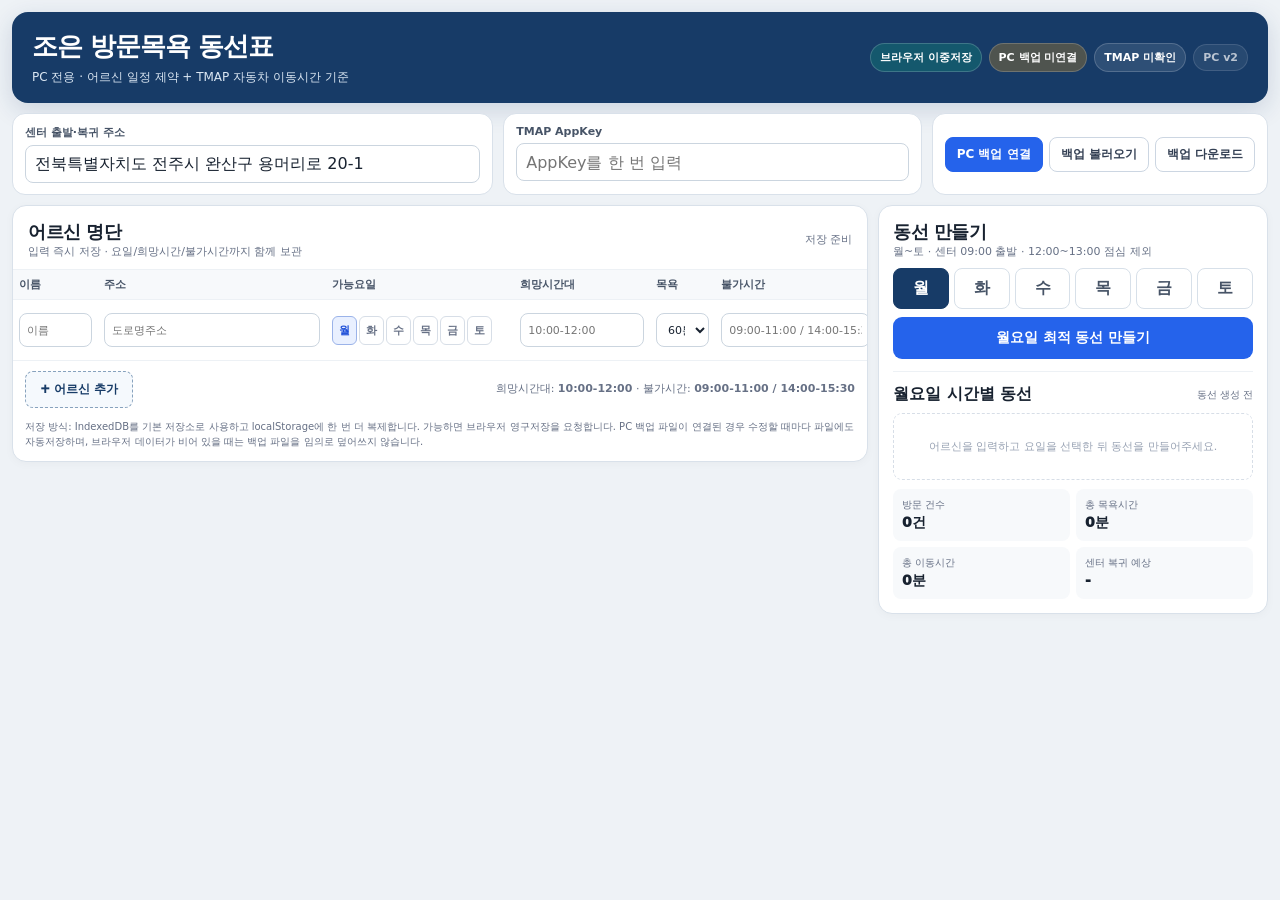
==== bath-route/index.html @ 80a4a3ba "Rebuild bath route planner for desktop with safer storage" ====
<!doctype html>
<html lang="ko">
<head>
<meta charset="utf-8">
<meta name="viewport" content="width=device-width,initial-scale=1">
<title>조은 방문목욕 동선표</title>
<style>
:root{
  --bg:#eef2f6;--card:#fff;--text:#182230;--muted:#667085;--line:#d9e1ea;
  --navy:#173b67;--blue:#2563eb;--green:#087a63;--red:#b42318;--orange:#b45309;
  --soft:#f7f9fc
}
*{box-sizing:border-box}
html,body{margin:0;min-width:1180px;background:var(--bg);color:var(--text);font-family:system-ui,-apple-system,"Pretendard","Noto Sans KR",sans-serif}
button,input,select{font:inherit}
button{cursor:pointer}
.app{width:1440px;max-width:calc(100vw - 24px);margin:12px auto 36px}
.topbar{display:flex;align-items:center;justify-content:space-between;gap:18px;background:var(--navy);color:#fff;border-radius:16px;padding:17px 20px;box-shadow:0 7px 24px rgba(23,59,103,.16)}
.brand h1{font-size:26px;margin:0;letter-spacing:-.04em}
.brand p{margin:5px 0 0;font-size:12px;color:#dbe7f3}
.statuses{display:flex;gap:7px;align-items:center;flex-wrap:wrap;justify-content:flex-end}
.pill{padding:6px 9px;border-radius:999px;font-size:11px;font-weight:900;background:rgba(255,255,255,.10);border:1px solid rgba(255,255,255,.18);white-space:nowrap}
.pill.ok{background:rgba(16,185,129,.23)}
.pill.warn{background:rgba(245,158,11,.25)}
.pill.bad{background:rgba(239,68,68,.24)}
.toolbar{display:grid;grid-template-columns:1.15fr 1fr auto;gap:10px;margin-top:10px}
.toolbox{background:#fff;border:1px solid var(--line);border-radius:13px;padding:11px 12px}
.toolbox label{display:block;font-size:11px;font-weight:900;color:#475467;margin-bottom:5px}
.inline{display:flex;gap:7px;align-items:center}
input,select{min-height:38px;border:1px solid #cbd5df;border-radius:8px;padding:7px 9px;background:#fff;color:var(--text)}
input:focus,select:focus{outline:none;border-color:#8aa9e8;box-shadow:0 0 0 3px rgba(37,99,235,.08)}
.inline input{width:100%}
.btn{border:1px solid #ccd6e2;background:#fff;color:#344054;border-radius:8px;padding:8px 11px;font-weight:900;font-size:12px;white-space:nowrap}
.btn.primary{background:var(--blue);color:#fff;border-color:var(--blue)}
.btn.danger{color:var(--red);border-color:#efc0c0;background:#fff7f7}
.backupbox{display:flex;gap:6px;align-items:center;justify-content:flex-end}
.main{display:grid;grid-template-columns:minmax(0,1.72fr) minmax(390px,.78fr);gap:10px;margin-top:10px;align-items:start}
.card{background:#fff;border:1px solid var(--line);border-radius:14px;box-shadow:0 2px 10px rgba(15,23,42,.03)}
.cardhead{display:flex;align-items:center;justify-content:space-between;gap:12px;padding:14px 15px 10px}
.cardhead h2{margin:0;font-size:18px;letter-spacing:-.025em}
.sub{font-size:11px;color:var(--muted)}
.tablewrap{border-top:1px solid #edf1f5;overflow:auto;max-height:690px}
table{border-collapse:separate;border-spacing:0;width:100%;min-width:910px}
th,td{padding:7px 6px;border-bottom:1px solid #edf1f5;text-align:left;font-size:11px;vertical-align:middle}
th{position:sticky;top:0;z-index:3;background:#f7f9fb;color:#475467;font-weight:950}
td input,td select{width:100%;min-height:34px;padding:6px 7px;font-size:11px}
.namecol{width:92px}.addrcol{width:255px}.dayscol{width:190px}.prefcol{width:150px}.minscol{width:70px}.blockcol{width:178px}.delcol{width:48px}
.daychecks{display:flex;gap:2px;white-space:nowrap}
.daycheck{position:relative}
.daycheck input{position:absolute;opacity:0;pointer-events:none}
.daycheck span{display:block;min-width:25px;text-align:center;border:1px solid #d7dee7;border-radius:6px;padding:6px 4px;color:#667085;font-weight:900;background:#fff}
.daycheck input:checked+span{background:#e9f0ff;border-color:#9bb3e9;color:#1d4ed8}
.del{border:1px solid #efc1c1;background:#fff6f6;color:var(--red);border-radius:7px;padding:7px 8px;font-size:11px;font-weight:900}
.tablefoot{display:flex;justify-content:space-between;align-items:center;gap:10px;padding:10px 12px 12px}
.add{border:1px dashed #87a2bd;background:#f5f9fd;color:var(--navy);border-radius:8px;padding:9px 14px;font-weight:950;font-size:12px}
.help{font-size:11px;color:#667085;text-align:right;line-height:1.5}
.right{position:sticky;top:12px}
.planbox{padding:14px}
.dayrow{display:grid;grid-template-columns:repeat(6,1fr);gap:5px}
.daybtn{border:1px solid #d7e0e9;background:#fff;color:#475467;border-radius:8px;padding:9px 4px;font-weight:950}
.daybtn.active{background:var(--navy);color:#fff;border-color:var(--navy)}
.make{width:100%;margin-top:8px;border:0;background:var(--blue);color:#fff;border-radius:9px;padding:12px;font-size:14px;font-weight:950}
.make:disabled{opacity:.55;cursor:wait}
.alert{display:none;margin-top:8px;border-radius:8px;padding:9px 10px;font-size:11px;line-height:1.45}
.alert.info{background:#eff6ff;color:#1e40af}.alert.error{background:#fff1f2;color:#9f1239}
.routehead{display:flex;align-items:center;justify-content:space-between;gap:8px;margin-top:12px;padding-top:12px;border-top:1px solid #edf1f5}
.routehead strong{font-size:16px}.routehead span{font-size:10px;color:#667085}
.route{margin-top:8px;max-height:535px;overflow:auto;padding-right:4px}
.empty{padding:25px 10px;text-align:center;color:#98a2b3;border:1px dashed #d7dee7;border-radius:9px;font-size:11px}
.stop{display:grid;grid-template-columns:58px 20px 1fr;gap:5px}
.clock{font-size:12px;font-weight:950;color:var(--blue);text-align:right;padding-top:10px}
.track{display:flex;flex-direction:column;align-items:center}
.dot{width:9px;height:9px;border-radius:50%;background:var(--blue);margin-top:12px;z-index:2}
.line{width:2px;background:#d0d5dd;flex:1;min-height:34px}
.stop:last-child .line{display:none}
.stopbody{border:1px solid #e2e8f0;border-radius:9px;padding:8px 9px;margin-bottom:5px}
.name{font-weight:950;font-size:12px}.addr{font-size:10px;color:#667085;margin-top:2px;line-height:1.35}
.tags{margin-top:5px}.tag{display:inline-block;border-radius:999px;padding:3px 6px;font-size:9px;font-weight:900;margin:0 3px 2px 0}
.t60{background:#e8f0ff;color:#1d4ed8}.t40{background:#fff2e2;color:#b45309}.center{background:#eef4fb;color:var(--navy)}.move{background:#ecfdf5;color:#166534}.blocked{background:#fee2e2;color:#991b1b}.pref{background:#f3e8ff;color:#7e22ce}.miss{background:#fff1f2;color:#be123c}.wait{background:#fef3c7;color:#92400e}
.leg{margin:-1px 0 4px 78px;border-left:2px dashed #d0d5dd;padding:4px 7px;color:#667085;font-size:10px}
.summary{display:grid;grid-template-columns:repeat(2,1fr);gap:6px;margin-top:9px}
.sum{background:#f7f9fb;border-radius:8px;padding:9px}.sum .k{font-size:10px;color:#667085}.sum .v{font-size:14px;font-weight:950;margin-top:2px}
.storage-note{padding:0 12px 12px;font-size:10px;color:#667085;line-height:1.45}
.version{opacity:.7}
</style>
</head>
<body>
<div class="app">
  <section class="topbar">
    <div class="brand">
      <h1>조은 방문목욕 동선표</h1>
      <p>PC 전용 · 어르신 일정 제약 + TMAP 자동차 이동시간 기준</p>
    </div>
    <div class="statuses">
      <span class="pill" id="dbPill">저장 확인중</span>
      <span class="pill warn" id="backupPill">PC 백업 미연결</span>
      <span class="pill" id="tmapPill">TMAP 미확인</span>
      <span class="pill version">PC v2</span>
    </div>
  </section>

  <section class="toolbar">
    <div class="toolbox">
      <label>센터 출발·복귀 주소</label>
      <div class="inline"><input id="centerAddress" value="" placeholder="센터 주소"></div>
    </div>
    <div class="toolbox">
      <label>TMAP AppKey</label>
      <div class="inline"><input id="appKey" type="password" placeholder="AppKey를 한 번 입력"></div>
    </div>
    <div class="toolbox backupbox">
      <button class="btn primary" id="connectBackup" type="button">PC 백업 연결</button>
      <button class="btn" id="restoreBackup" type="button">백업 불러오기</button>
      <button class="btn" id="downloadBackup" type="button">백업 다운로드</button>
    </div>
  </section>

  <main class="main">
    <section class="card">
      <div class="cardhead">
        <div>
          <h2>어르신 명단</h2>
          <div class="sub">입력 즉시 저장 · 요일/희망시간/불가시간까지 함께 보관</div>
        </div>
        <div class="sub" id="saveText">저장 준비</div>
      </div>
      <div class="tablewrap">
        <table>
          <thead>
            <tr>
              <th class="namecol">이름</th>
              <th class="addrcol">주소</th>
              <th class="dayscol">가능요일</th>
              <th class="prefcol">희망시간대</th>
              <th class="minscol">목욕</th>
              <th class="blockcol">불가시간</th>
              <th class="delcol"></th>
            </tr>
          </thead>
          <tbody id="rows"></tbody>
        </table>
      </div>
      <div class="tablefoot">
        <button class="add" id="add" type="button">+ 어르신 추가</button>
        <div class="help">희망시간대: <b>10:00-12:00</b> · 불가시간: <b>09:00-11:00 / 14:00-15:30</b></div>
      </div>
      <div class="storage-note">
        저장 방식: IndexedDB를 기본 저장소로 사용하고 localStorage에 한 번 더 복제합니다. 가능하면 브라우저 영구저장을 요청합니다.
        PC 백업 파일이 연결된 경우 수정할 때마다 파일에도 자동저장하며, 브라우저 데이터가 비어 있을 때는 백업 파일을 임의로 덮어쓰지 않습니다.
      </div>
    </section>

    <aside class="card right">
      <div class="planbox">
        <div class="cardhead" style="padding:0 0 9px">
          <div>
            <h2>동선 만들기</h2>
            <div class="sub">월~토 · 센터 09:00 출발 · 12:00~13:00 점심 제외</div>
          </div>
        </div>
        <div class="dayrow" id="days"></div>
        <button class="make" id="make" type="button">월요일 최적 동선 만들기</button>
        <div class="alert info" id="info"></div>
        <div class="alert error" id="error"></div>

        <div class="routehead">
          <strong id="routeTitle">월요일 시간별 동선</strong>
          <span id="routeMeta">동선 생성 전</span>
        </div>
        <div class="route empty" id="route">어르신을 입력하고 요일을 선택한 뒤 동선을 만들어주세요.</div>

        <div class="summary">
          <div class="sum"><div class="k">방문 건수</div><div class="v" id="sumCases">0건</div></div>
          <div class="sum"><div class="k">총 목욕시간</div><div class="v" id="sumService">0분</div></div>
          <div class="sum"><div class="k">총 이동시간</div><div class="v" id="sumTravel">0분</div></div>
          <div class="sum"><div class="k">센터 복귀 예상</div><div class="v" id="sumEnd">-</div></div>
        </div>
      </div>
    </aside>
  </main>
</div>

<script>
const WEEK=['월','화','수','목','금','토'];
const DEFAULT_CENTER='전북특별자치도 전주시 완산구 용머리로 20-1';
const OLD_DATA_KEY='joeun_bath_route_clients_v3';
const OLD_SET_KEY='joeun_bath_route_settings_v3';
const MIRROR_KEY='joeun_bath_route_pc_v2';
const DB_NAME='joeunBathRoutePCDB';
const DB_VERSION=2;
let selectedDay='월', state=null, db=null, backupHandle=null, saveTimer=null, fileTimer=null;
const $=id=>document.getElementById(id), rows=$('rows');
const esc=s=>String(s??'').replaceAll('&','&amp;').replaceAll('<','&lt;').replaceAll('>','&gt;').replaceAll('"','&quot;');
const now=()=>{const d=new Date();return String(d.getHours()).padStart(2,'0')+':'+String(d.getMinutes()).padStart(2,'0')};

function blankState(){
  return {version:2,updatedAt:new Date().toISOString(),clients:[],settings:{centerAddress:DEFAULT_CENTER,appKey:''}};
}
function normalizeClient(c={}){
  let preferred=(c.preferred||'').trim();
  if(!preferred && c.wish==='오전') preferred='09:00-12:00';
  if(!preferred && c.wish==='오후') preferred='13:00-17:00';
  return {
    id:c.id||('c'+Date.now()+Math.random().toString(16).slice(2)),
    name:c.name||'',address:c.address||'',
    days:Array.isArray(c.days)&&c.days.length?c.days:['월'],
    preferred,mins:Number(c.mins)===40?40:60,blocked:c.blocked||''
  };
}
function normalizeState(s){
  const out=blankState();
  if(s&&Array.isArray(s.clients)) out.clients=s.clients.map(normalizeClient);
  if(s&&s.settings) out.settings={
    centerAddress:s.settings.centerAddress||DEFAULT_CENTER,
    appKey:s.settings.appKey||''
  };
  out.updatedAt=s?.updatedAt||s?.savedAt||new Date().toISOString();
  return out;
}
function hasMeaningfulData(s){
  return !!(s && ((s.clients||[]).some(c=>c.name||c.address) || s.settings?.appKey));
}
function dbOpen(){
  return new Promise((resolve,reject)=>{
    const r=indexedDB.open(DB_NAME,DB_VERSION);
    r.onupgradeneeded=()=>{
      const d=r.result;
      if(!d.objectStoreNames.contains('state')) d.createObjectStore('state');
      if(!d.objectStoreNames.contains('handles')) d.createObjectStore('handles');
    };
    r.onsuccess=()=>resolve(r.result);
    r.onerror=()=>reject(r.error);
  });
}
function idbGet(store,key){
  return new Promise((resolve,reject)=>{
    const r=db.transaction(store,'readonly').objectStore(store).get(key);
    r.onsuccess=()=>resolve(r.result||null); r.onerror=()=>reject(r.error);
  });
}
function idbPut(store,key,val){
  return new Promise((resolve,reject)=>{
    const tx=db.transaction(store,'readwrite');
    tx.objectStore(store).put(val,key);
    tx.oncomplete=()=>resolve(); tx.onerror=()=>reject(tx.error);
  });
}
async function loadInitialState(){
  let s=null;
  try{s=await idbGet('state','main')}catch(e){console.warn(e)}
  if(!s){
    try{s=JSON.parse(localStorage.getItem(MIRROR_KEY)||'null')}catch(e){}
  }
  if(!s){
    let oldClients=[],oldSettings={};
    try{oldClients=JSON.parse(localStorage.getItem(OLD_DATA_KEY)||'[]')}catch(e){}
    try{oldSettings=JSON.parse(localStorage.getItem(OLD_SET_KEY)||'{}')}catch(e){}
    if(oldClients.length || oldSettings.appKey || oldSettings.centerAddress){
      s={clients:oldClients,settings:oldSettings};
    }
  }
  return normalizeState(s||blankState());
}
async function requestPersistentStorage(){
  if(!navigator.storage?.persist) return false;
  try{
    const already=await navigator.storage.persisted();
    if(already) return true;
    return await navigator.storage.persist();
  }catch(e){return false}
}
function readRows(){
  return [...rows.querySelectorAll('tr')].map(tr=>({
    id:tr.dataset.id,
    name:tr.querySelector('.n').value.trim(),
    address:tr.querySelector('.a').value.trim(),
    days:[...tr.querySelectorAll('.day-cb:checked')].map(x=>x.value),
    preferred:tr.querySelector('.p').value.trim(),
    mins:Number(tr.querySelector('.m').value)||60,
    blocked:tr.querySelector('.b').value.trim()
  }));
}
function pullStateFromUI(){
  state.clients=readRows();
  state.settings.centerAddress=$('centerAddress').value.trim()||DEFAULT_CENTER;
  state.settings.appKey=$('appKey').value.trim();
  state.updatedAt=new Date().toISOString();
}
async function saveState(){
  pullStateFromUI();
  try{
    await idbPut('state','main',state);
    localStorage.setItem(MIRROR_KEY,JSON.stringify(state));
    $('dbPill').textContent='저장됨 '+now();
    $('dbPill').className='pill ok';
    $('saveText').textContent='저장됨 '+now();
  }catch(e){
    console.error(e);
    $('dbPill').textContent='저장 오류';
    $('dbPill').className='pill bad';
  }
  queueFileWrite();
}
function queueSave(){
  clearTimeout(saveTimer);
  saveTimer=setTimeout(saveState,180);
}
function addRow(c={}){
  c=normalizeClient(c);
  const tr=document.createElement('tr'); tr.dataset.id=c.id;
  tr.innerHTML=`
    <td><input class="n" value="${esc(c.name)}" placeholder="이름"></td>
    <td><input class="a" value="${esc(c.address)}" placeholder="도로명주소"></td>
    <td><div class="daychecks">${WEEK.map(d=>`<label class="daycheck"><input class="day-cb" type="checkbox" value="${d}" ${c.days.includes(d)?'checked':''}><span>${d}</span></label>`).join('')}</div></td>
    <td><input class="p" value="${esc(c.preferred)}" placeholder="10:00-12:00"></td>
    <td><select class="m"><option value="60" ${c.mins===60?'selected':''}>60분</option><option value="40" ${c.mins===40?'selected':''}>40분</option></select></td>
    <td><input class="b" value="${esc(c.blocked)}" placeholder="09:00-11:00 / 14:00-15:30"></td>
    <td><button class="del" type="button">삭제</button></td>`;
  tr.querySelectorAll('input,select').forEach(el=>{
    el.addEventListener('input',queueSave); el.addEventListener('change',queueSave);
  });
  tr.querySelector('.del').onclick=()=>{tr.remove();queueSave()};
  rows.appendChild(tr);
}
function renderState(){
  $('centerAddress').value=state.settings.centerAddress||DEFAULT_CENTER;
  $('appKey').value=state.settings.appKey||'';
  rows.innerHTML='';
  if(state.clients.length) state.clients.forEach(addRow);
  else addRow({days:['월'],mins:60});
  $('tmapPill').textContent=state.settings.appKey?'TMAP 키 저장됨':'TMAP 미확인';
  $('tmapPill').className='pill';
}
function showInfo(t){$('info').style.display='block';$('info').textContent=t;setTimeout(()=>{$('info').style.display='none'},4200)}
function showError(t){$('error').style.display='block';$('error').textContent=t}
function hideError(){$('error').style.display='none'}

async function readHandleFile(handle){
  const f=await handle.getFile();
  const txt=await f.text();
  return normalizeState(JSON.parse(txt));
}
async function writeHandleFile(handle,snapshot){
  const w=await handle.createWritable();
  await w.write(JSON.stringify(snapshot,null,2));
  await w.close();
}
async function getHandlePermission(handle){
  try{return await handle.queryPermission({mode:'readwrite'})}catch(e){return 'denied'}
}
async function syncWithBackupOnLoad(){
  try{
    backupHandle=await idbGet('handles','main');
    if(!backupHandle) return;
    const p=await getHandlePermission(backupHandle);
    if(p!=='granted'){
      $('backupPill').textContent='백업 재연결 필요';
      $('backupPill').className='pill warn';
      return;
    }
    let fileState=null;
    try{fileState=await readHandleFile(backupHandle)}catch(e){console.warn(e)}
    if(fileState && hasMeaningfulData(fileState)){
      const ft=Date.parse(fileState.updatedAt||0)||0;
      const bt=Date.parse(state.updatedAt||0)||0;
      if(!hasMeaningfulData(state) || ft>bt){
        state=fileState;
        await idbPut('state','main',state);
        localStorage.setItem(MIRROR_KEY,JSON.stringify(state));
        renderState();
        showInfo('PC 백업 파일의 최신 데이터를 자동 복구했습니다.');
      }else if(bt>ft){
        await writeHandleFile(backupHandle,state);
      }
    }else if(hasMeaningfulData(state)){
      await writeHandleFile(backupHandle,state);
    }
    $('backupPill').textContent='PC 백업 연결됨';
    $('backupPill').className='pill ok';
  }catch(e){
    console.warn(e);
    $('backupPill').textContent='백업 확인 필요';
    $('backupPill').className='pill warn';
  }
}
function queueFileWrite(){
  if(!backupHandle || !hasMeaningfulData(state)) return;
  clearTimeout(fileTimer);
  fileTimer=setTimeout(async()=>{
    const p=await getHandlePermission(backupHandle);
    if(p!=='granted'){
      $('backupPill').textContent='백업 재연결 필요';
      $('backupPill').className='pill warn';
      return;
    }
    try{
      await writeHandleFile(backupHandle,state);
      $('backupPill').textContent='PC 백업 '+now();
      $('backupPill').className='pill ok';
    }catch(e){
      console.warn(e);
      $('backupPill').textContent='백업 실패';
      $('backupPill').className='pill bad';
    }
  },450);
}
$('connectBackup').onclick=async()=>{
  hideError();
  if(!('showSaveFilePicker' in window)){
    showError('PC 자동백업은 최신 Chrome 또는 Edge에서 사용할 수 있습니다. 대신 백업 다운로드를 사용하세요.');
    return;
  }
  try{
    await requestPersistentStorage();
    if(backupHandle){
      let p=await getHandlePermission(backupHandle);
      if(p!=='granted') p=await backupHandle.requestPermission({mode:'readwrite'});
      if(p==='granted'){
        const fileState=await readHandleFile(backupHandle).catch(()=>null);
        if(fileState && hasMeaningfulData(fileState)){
          const ft=Date.parse(fileState.updatedAt||0)||0, bt=Date.parse(state.updatedAt||0)||0;
          if(!hasMeaningfulData(state) || ft>bt){
            state=fileState; await idbPut('state','main',state);
            localStorage.setItem(MIRROR_KEY,JSON.stringify(state)); renderState();
          }else{
            await writeHandleFile(backupHandle,state);
          }
        }else if(hasMeaningfulData(state)){
          await writeHandleFile(backupHandle,state);
        }
        $('backupPill').textContent='PC 백업 연결됨';
        $('backupPill').className='pill ok';
        showInfo('PC 백업 파일 연결을 확인했습니다.');
        return;
      }
    }
    backupHandle=await showSaveFilePicker({
      suggestedName:'조은_방문목욕_동선데이터.json',
      startIn:'documents',
      types:[{description:'JSON 백업 파일',accept:{'application/json':['.json']}}]
    });
    await idbPut('handles','main',backupHandle);
    if(hasMeaningfulData(state)) await writeHandleFile(backupHandle,state);
    $('backupPill').textContent='PC 백업 연결됨';
    $('backupPill').className='pill ok';
    showInfo('PC 백업 파일을 연결했습니다. 이후 수정사항은 자동 저장됩니다.');
  }catch(e){
    if(e.name!=='AbortError') showError('백업 연결에 실패했습니다: '+e.message);
  }
};
$('restoreBackup').onclick=async()=>{
  hideError();
  if(!('showOpenFilePicker' in window)){
    showError('최신 Chrome 또는 Edge에서 백업 파일을 직접 불러올 수 있습니다.');
    return;
  }
  try{
    const [h]=await showOpenFilePicker({startIn:'documents',types:[{description:'JSON 백업 파일',accept:{'application/json':['.json']}}]});
    const restored=await readHandleFile(h);
    if(!hasMeaningfulData(restored) && !confirm('백업 파일에 입력 데이터가 거의 없습니다. 그래도 불러올까요?')) return;
    state=restored;
    backupHandle=h;
    await idbPut('handles','main',h);
    await idbPut('state','main',state);
    localStorage.setItem(MIRROR_KEY,JSON.stringify(state));
    renderState();
    $('backupPill').textContent='PC 백업 연결됨';
    $('backupPill').className='pill ok';
    showInfo('백업 파일에서 복구했습니다.');
  }catch(e){
    if(e.name!=='AbortError') showError('백업 복구에 실패했습니다: '+e.message);
  }
};
$('downloadBackup').onclick=()=>{
  pullStateFromUI();
  const blob=new Blob([JSON.stringify(state,null,2)],{type:'application/json;charset=utf-8'});
  const a=document.createElement('a');a.href=URL.createObjectURL(blob);
  a.download='조은_방문목욕_동선데이터_백업.json';a.click();
  setTimeout(()=>URL.revokeObjectURL(a.href),700);
};
$('centerAddress').addEventListener('input',queueSave);
$('centerAddress').addEventListener('change',queueSave);
$('appKey').addEventListener('input',queueSave);
$('appKey').addEventListener('change',queueSave);
$('add').onclick=()=>{addRow({days:[selectedDay],mins:60});queueSave()};

function minToHm(v){return String(Math.floor(v/60)).padStart(2,'0')+':'+String(v%60).padStart(2,'0')}
function parseRange(text){
  if(!text) return null;
  const m=String(text).trim().match(/^(\d{1,2})(?::(\d{2}))?\s*[-~]\s*(\d{1,2})(?::(\d{2}))?$/);
  if(!m) return null;
  const a=Number(m[1])*60+Number(m[2]||0), b=Number(m[3])*60+Number(m[4]||0);
  return b>a?[a,b]:null;
}
function parseBlocked(text){
  if(!text) return [];
  const out=[];
  for(const part of String(text).split(/[\/,\n]+/)){
    const r=parseRange(part);
    if(r) out.push(r);
  }
  return out.sort((a,b)=>a[0]-b[0]);
}
function avoidBlocks(start,mins,blocks){
  let s=start;
  for(let guard=0;guard<20;guard++){
    let moved=false;
    for(const [a,b] of blocks){
      if(s<b && s+mins>a){s=b;moved=true;break}
    }
    if(!moved) break;
  }
  return s;
}
function evaluateStart(arrival,c){
  const blocks=[[720,780],...parseBlocked(c.blocked)];
  const pref=parseRange(c.preferred);
  let start=avoidBlocks(arrival,c.mins,blocks);
  if(pref && start<pref[0]){
    const atPref=avoidBlocks(pref[0],c.mins,blocks);
    if(atPref+c.mins<=pref[1]) start=atPref;
  }
  const withinPref=!pref || (start>=pref[0] && start+c.mins<=pref[1]);
  let deviation=0;
  if(pref && !withinPref){
    if(start<pref[0]) deviation=pref[0]-start;
    else deviation=Math.max(0,start-pref[1]);
  }
  return {start,wait:Math.max(0,start-arrival),withinPref,deviation,pref};
}
const travelMemo=new Map();
function coordCache(){try{return JSON.parse(localStorage.getItem('joeun_bath_route_coords_v4'))||{}}catch(e){return{}}}
function saveCoordCache(v){try{localStorage.setItem('joeun_bath_route_coords_v4',JSON.stringify(v))}catch(e){}}
async function geocode(address,key){
  const cache=coordCache(); if(cache[address]) return cache[address];
  const qs=new URLSearchParams({version:'1',format:'json',coordType:'WGS84GEO',fullAddr:address,addressFlag:'F00',page:'1',count:'20',appKey:key});
  const r=await fetch('https://apis.openapi.sk.com/tmap/geo/fullAddrGeo?'+qs);
  const j=await r.json();
  if(!r.ok||j.error) throw new Error('주소 확인 실패: '+address);
  const arr=j?.coordinateInfo?.coordinate||[], f=Array.isArray(arr)?arr[0]:arr;
  const lon=Number(f?.newLon??f?.lon),lat=Number(f?.newLat??f?.lat);
  if(!Number.isFinite(lon)||!Number.isFinite(lat)) throw new Error('좌표를 찾지 못했습니다: '+address);
  cache[address]={lon,lat};saveCoordCache(cache);return cache[address];
}
async function driveTime(from,to,key){
  const k=`${from.lon},${from.lat}>${to.lon},${to.lat}`;
  if(travelMemo.has(k)) return travelMemo.get(k);
  const qs=new URLSearchParams({version:'1',format:'json',startX:String(from.lon),startY:String(from.lat),endX:String(to.lon),endY:String(to.lat),reqCoordType:'WGS84GEO',resCoordType:'WGS84GEO',searchOption:'0',startName:'출발',endName:'도착'});
  const r=await fetch('https://apis.openapi.sk.com/tmap/routes?'+qs,{headers:{appKey:key}});
  const j=await r.json();
  if(!r.ok||j.error) throw new Error('TMAP 자동차 이동시간 계산에 실패했습니다.');
  let sec=0;
  if(Array.isArray(j.features)) for(const f of j.features){const t=Number(f?.properties?.totalTime);if(t>0)sec=t}
  if(!sec) throw new Error('TMAP 이동시간 응답을 읽지 못했습니다.');
  const m=Math.max(1,Math.round(sec/60));travelMemo.set(k,m);return m;
}
async function makeSchedule(center,clients,key){
  let clock=540,totalTravel=0,service=0,prev=center;
  const left=[...clients];
  const stops=[{name:'센터 출발',address:state.settings.centerAddress,time:clock,center:true}];
  while(left.length){
    let best=null;
    for(let i=0;i<left.length;i++){
      const c=left[i],tr=await driveTime(prev,c.coord,key),arrival=clock+tr;
      const ev=evaluateStart(arrival,c);
      const preferencePenalty=ev.withinPref?0:600+ev.deviation*4;
      const waitPenalty=ev.wait*.3;
      const score=ev.start + preferencePenalty + waitPenalty + tr*.08;
      if(!best || score<best.score || (score===best.score&&tr<best.tr)) best={i,c,tr,score,...ev};
    }
    const c=left.splice(best.i,1)[0];
    totalTravel+=best.tr; clock=best.start;
    stops.push({...c,time:clock,travel:best.tr,wait:best.wait,withinPref:best.withinPref});
    clock+=c.mins; service+=c.mins; prev=c.coord;
  }
  const back=await driveTime(prev,center,key);totalTravel+=back;clock+=back;
  stops.push({name:'센터 복귀',address:state.settings.centerAddress,time:clock,travel:back,center:true});
  return {stops,totalTravel,service,end:clock};
}
function renderRoute(res){
  let h='';
  res.stops.forEach((s,i)=>{
    if(i>0) h+=`<div class="leg">↓ 이동 <strong>${s.travel}분</strong>${s.wait?` · 대기 ${s.wait}분`:''}</div>`;
    h+=`<div class="stop">
      <div class="clock">${minToHm(s.time)}</div>
      <div class="track"><span class="dot"></span><span class="line"></span></div>
      <div class="stopbody">
        <div class="name">${esc(s.name)}</div>
        <div class="addr">${esc(s.address)}</div>
        <div class="tags">
          ${s.center?'<span class="tag center">센터</span>':`<span class="tag ${s.mins===40?'t40':'t60'}">${s.mins}분 목욕</span>`}
          ${s.travel?`<span class="tag move">이동 ${s.travel}분</span>`:''}
          ${s.preferred?`<span class="tag pref">희망 ${esc(s.preferred)}</span>`:''}
          ${s.preferred&&!s.withinPref?'<span class="tag miss">희망시간 벗어남</span>':''}
          ${s.blocked?`<span class="tag blocked">불가 ${esc(s.blocked)}</span>`:''}
          ${s.wait?`<span class="tag wait">대기 ${s.wait}분</span>`:''}
        </div>
      </div>
    </div>`;
  });
  $('route').className='route';$('route').innerHTML=h;
  $('sumCases').textContent=(res.stops.length-2)+'건';
  $('sumService').textContent=res.service+'분';
  $('sumTravel').textContent=res.totalTravel+'분';
  $('sumEnd').textContent=minToHm(res.end);
  $('routeMeta').textContent='TMAP 도로시간 + 일정제약';
}
function initDays(){
  WEEK.forEach(d=>{
    const b=document.createElement('button');b.type='button';
    b.className='daybtn'+(d==='월'?' active':'');b.textContent=d;
    b.onclick=()=>{
      selectedDay=d;
      [...$('days').children].forEach(x=>x.classList.remove('active'));b.classList.add('active');
      $('make').textContent=d+'요일 최적 동선 만들기';$('routeTitle').textContent=d+'요일 시간별 동선';
    };
    $('days').appendChild(b);
  });
}
$('make').onclick=async()=>{
  hideError();travelMemo.clear();await saveState();
  const clients=state.clients.filter(c=>c.days.includes(selectedDay));
  if(!clients.length){showError(selectedDay+'요일 가능한 어르신이 없습니다.');return}
  if(clients.some(c=>!c.address)){showError('주소가 비어 있는 어르신이 있습니다.');return}
  if(!state.settings.appKey){showError('TMAP AppKey를 입력해야 합니다.');return}
  $('make').disabled=true;$('make').textContent='계산 중...';
  try{
    const center=await geocode(state.settings.centerAddress,state.settings.appKey);
    for(const c of clients)c.coord=await geocode(c.address,state.settings.appKey);
    const res=await makeSchedule(center,clients,state.settings.appKey);
    renderRoute(res);
    $('tmapPill').textContent='TMAP 연결 정상';$('tmapPill').className='pill ok';
    showInfo('실제 자동차 이동시간과 희망/불가시간을 반영했습니다.');
  }catch(e){
    console.error(e);$('tmapPill').textContent='TMAP 확인 필요';$('tmapPill').className='pill bad';
    showError(e.message||'동선을 만들지 못했습니다.');
  }finally{
    $('make').disabled=false;$('make').textContent=selectedDay+'요일 최적 동선 만들기';
  }
};

async function init(){
  initDays();
  try{
    db=await dbOpen();
    state=await loadInitialState();
    renderState();
    const persistent=await requestPersistentStorage();
    $('dbPill').textContent=persistent?'브라우저 영구저장':'브라우저 이중저장';
    $('dbPill').className='pill ok';
    await idbPut('state','main',state);
    localStorage.setItem(MIRROR_KEY,JSON.stringify(state));
    await syncWithBackupOnLoad();
  }catch(e){
    console.error(e);
    state=normalizeState(blankState());renderState();
    $('dbPill').textContent='저장 확인 필요';$('dbPill').className='pill bad';
  }
}
init();
</script>
</body>
</html>
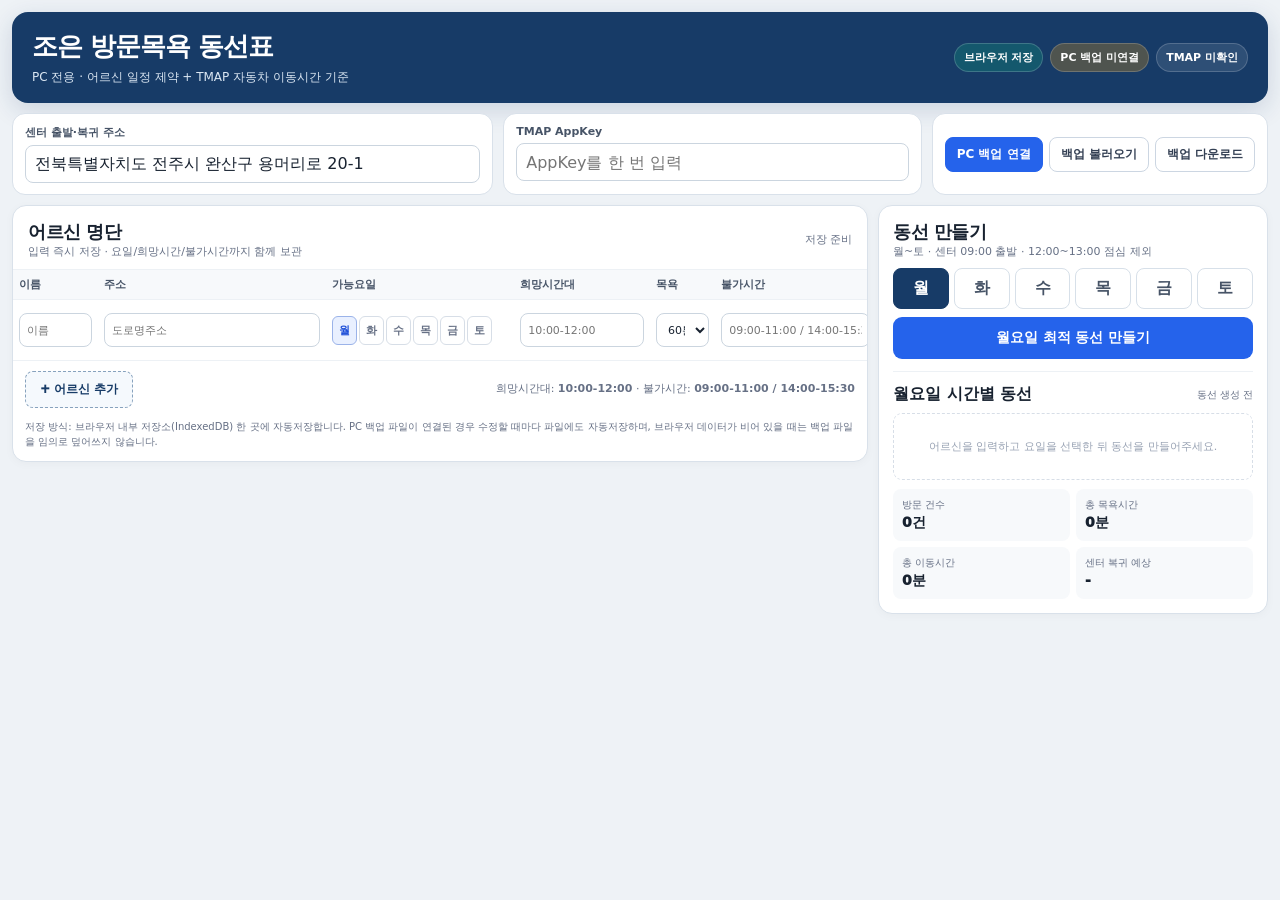
==== commit ed5e1386: "Simplify bath route browser storage" ====
--- a/bath-route/index.html
+++ b/bath-route/index.html
@@ -95,8 +95,7 @@
       <span class="pill" id="dbPill">저장 확인중</span>
       <span class="pill warn" id="backupPill">PC 백업 미연결</span>
       <span class="pill" id="tmapPill">TMAP 미확인</span>
-      <span class="pill version">PC v2</span>
-    </div>
+          </div>
   </section>
 
   <section class="toolbar">
@@ -145,7 +144,7 @@
         <div class="help">희망시간대: <b>10:00-12:00</b> · 불가시간: <b>09:00-11:00 / 14:00-15:30</b></div>
       </div>
       <div class="storage-note">
-        저장 방식: IndexedDB를 기본 저장소로 사용하고 localStorage에 한 번 더 복제합니다. 가능하면 브라우저 영구저장을 요청합니다.
+        저장 방식: 브라우저 내부 저장소(IndexedDB) 한 곳에 자동저장합니다.
         PC 백업 파일이 연결된 경우 수정할 때마다 파일에도 자동저장하며, 브라우저 데이터가 비어 있을 때는 백업 파일을 임의로 덮어쓰지 않습니다.
       </div>
     </section>
@@ -185,7 +184,6 @@
 const DEFAULT_CENTER='전북특별자치도 전주시 완산구 용머리로 20-1';
 const OLD_DATA_KEY='joeun_bath_route_clients_v3';
 const OLD_SET_KEY='joeun_bath_route_settings_v3';
-const MIRROR_KEY='joeun_bath_route_pc_v2';
 const DB_NAME='joeunBathRoutePCDB';
 const DB_VERSION=2;
 let selectedDay='월', state=null, db=null, backupHandle=null, saveTimer=null, fileTimer=null;
@@ -249,9 +247,6 @@
   let s=null;
   try{s=await idbGet('state','main')}catch(e){console.warn(e)}
   if(!s){
-    try{s=JSON.parse(localStorage.getItem(MIRROR_KEY)||'null')}catch(e){}
-  }
-  if(!s){
     let oldClients=[],oldSettings={};
     try{oldClients=JSON.parse(localStorage.getItem(OLD_DATA_KEY)||'[]')}catch(e){}
     try{oldSettings=JSON.parse(localStorage.getItem(OLD_SET_KEY)||'{}')}catch(e){}
@@ -290,7 +285,6 @@
   pullStateFromUI();
   try{
     await idbPut('state','main',state);
-    localStorage.setItem(MIRROR_KEY,JSON.stringify(state));
     $('dbPill').textContent='저장됨 '+now();
     $('dbPill').className='pill ok';
     $('saveText').textContent='저장됨 '+now();
@@ -366,8 +360,7 @@
       if(!hasMeaningfulData(state) || ft>bt){
         state=fileState;
         await idbPut('state','main',state);
-        localStorage.setItem(MIRROR_KEY,JSON.stringify(state));
-        renderState();
+            renderState();
         showInfo('PC 백업 파일의 최신 데이터를 자동 복구했습니다.');
       }else if(bt>ft){
         await writeHandleFile(backupHandle,state);
@@ -421,7 +414,7 @@
           const ft=Date.parse(fileState.updatedAt||0)||0, bt=Date.parse(state.updatedAt||0)||0;
           if(!hasMeaningfulData(state) || ft>bt){
             state=fileState; await idbPut('state','main',state);
-            localStorage.setItem(MIRROR_KEY,JSON.stringify(state)); renderState();
+            renderState();
           }else{
             await writeHandleFile(backupHandle,state);
           }
@@ -462,7 +455,6 @@
     backupHandle=h;
     await idbPut('handles','main',h);
     await idbPut('state','main',state);
-    localStorage.setItem(MIRROR_KEY,JSON.stringify(state));
     renderState();
     $('backupPill').textContent='PC 백업 연결됨';
     $('backupPill').className='pill ok';
@@ -646,10 +638,9 @@
     state=await loadInitialState();
     renderState();
     const persistent=await requestPersistentStorage();
-    $('dbPill').textContent=persistent?'브라우저 영구저장':'브라우저 이중저장';
+    $('dbPill').textContent='브라우저 저장';
     $('dbPill').className='pill ok';
     await idbPut('state','main',state);
-    localStorage.setItem(MIRROR_KEY,JSON.stringify(state));
     await syncWithBackupOnLoad();
   }catch(e){
     console.error(e);
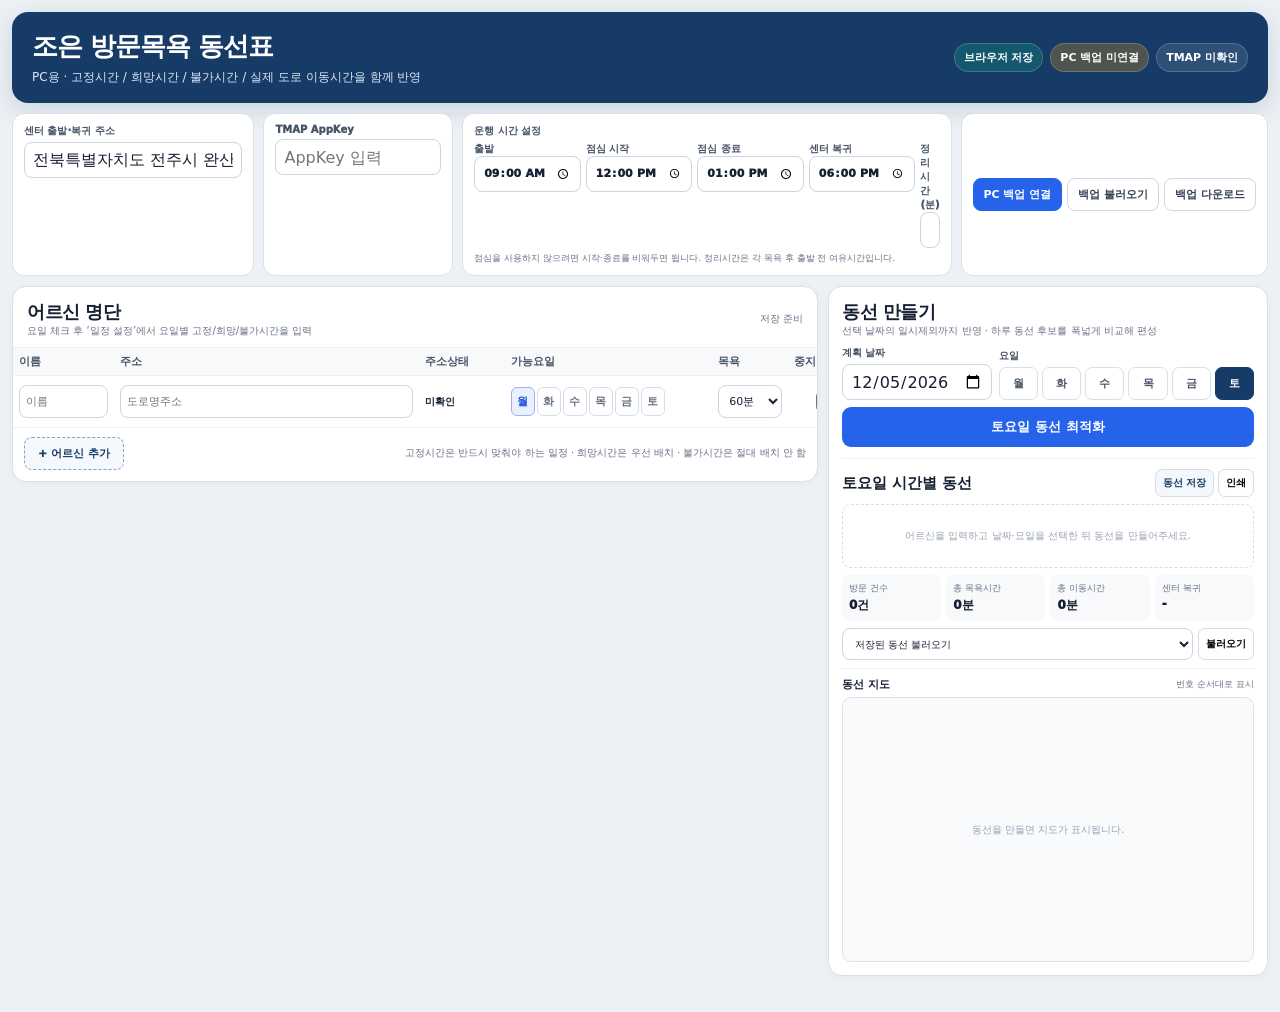
==== commit 3112e0e6: "Upgrade bath route planner with schedule constraints map history and route optimization" ====
--- a/bath-route/index.html
+++ b/bath-route/index.html
@@ -5,650 +5,89 @@
 <meta name="viewport" content="width=device-width,initial-scale=1">
 <title>조은 방문목욕 동선표</title>
 <style>
-:root{
-  --bg:#eef2f6;--card:#fff;--text:#182230;--muted:#667085;--line:#d9e1ea;
-  --navy:#173b67;--blue:#2563eb;--green:#087a63;--red:#b42318;--orange:#b45309;
-  --soft:#f7f9fc
-}
-*{box-sizing:border-box}
-html,body{margin:0;min-width:1180px;background:var(--bg);color:var(--text);font-family:system-ui,-apple-system,"Pretendard","Noto Sans KR",sans-serif}
-button,input,select{font:inherit}
-button{cursor:pointer}
-.app{width:1440px;max-width:calc(100vw - 24px);margin:12px auto 36px}
-.topbar{display:flex;align-items:center;justify-content:space-between;gap:18px;background:var(--navy);color:#fff;border-radius:16px;padding:17px 20px;box-shadow:0 7px 24px rgba(23,59,103,.16)}
-.brand h1{font-size:26px;margin:0;letter-spacing:-.04em}
-.brand p{margin:5px 0 0;font-size:12px;color:#dbe7f3}
-.statuses{display:flex;gap:7px;align-items:center;flex-wrap:wrap;justify-content:flex-end}
-.pill{padding:6px 9px;border-radius:999px;font-size:11px;font-weight:900;background:rgba(255,255,255,.10);border:1px solid rgba(255,255,255,.18);white-space:nowrap}
-.pill.ok{background:rgba(16,185,129,.23)}
-.pill.warn{background:rgba(245,158,11,.25)}
-.pill.bad{background:rgba(239,68,68,.24)}
-.toolbar{display:grid;grid-template-columns:1.15fr 1fr auto;gap:10px;margin-top:10px}
-.toolbox{background:#fff;border:1px solid var(--line);border-radius:13px;padding:11px 12px}
-.toolbox label{display:block;font-size:11px;font-weight:900;color:#475467;margin-bottom:5px}
-.inline{display:flex;gap:7px;align-items:center}
-input,select{min-height:38px;border:1px solid #cbd5df;border-radius:8px;padding:7px 9px;background:#fff;color:var(--text)}
-input:focus,select:focus{outline:none;border-color:#8aa9e8;box-shadow:0 0 0 3px rgba(37,99,235,.08)}
-.inline input{width:100%}
-.btn{border:1px solid #ccd6e2;background:#fff;color:#344054;border-radius:8px;padding:8px 11px;font-weight:900;font-size:12px;white-space:nowrap}
-.btn.primary{background:var(--blue);color:#fff;border-color:var(--blue)}
-.btn.danger{color:var(--red);border-color:#efc0c0;background:#fff7f7}
-.backupbox{display:flex;gap:6px;align-items:center;justify-content:flex-end}
-.main{display:grid;grid-template-columns:minmax(0,1.72fr) minmax(390px,.78fr);gap:10px;margin-top:10px;align-items:start}
-.card{background:#fff;border:1px solid var(--line);border-radius:14px;box-shadow:0 2px 10px rgba(15,23,42,.03)}
-.cardhead{display:flex;align-items:center;justify-content:space-between;gap:12px;padding:14px 15px 10px}
-.cardhead h2{margin:0;font-size:18px;letter-spacing:-.025em}
-.sub{font-size:11px;color:var(--muted)}
-.tablewrap{border-top:1px solid #edf1f5;overflow:auto;max-height:690px}
-table{border-collapse:separate;border-spacing:0;width:100%;min-width:910px}
-th,td{padding:7px 6px;border-bottom:1px solid #edf1f5;text-align:left;font-size:11px;vertical-align:middle}
-th{position:sticky;top:0;z-index:3;background:#f7f9fb;color:#475467;font-weight:950}
-td input,td select{width:100%;min-height:34px;padding:6px 7px;font-size:11px}
-.namecol{width:92px}.addrcol{width:255px}.dayscol{width:190px}.prefcol{width:150px}.minscol{width:70px}.blockcol{width:178px}.delcol{width:48px}
-.daychecks{display:flex;gap:2px;white-space:nowrap}
-.daycheck{position:relative}
-.daycheck input{position:absolute;opacity:0;pointer-events:none}
-.daycheck span{display:block;min-width:25px;text-align:center;border:1px solid #d7dee7;border-radius:6px;padding:6px 4px;color:#667085;font-weight:900;background:#fff}
-.daycheck input:checked+span{background:#e9f0ff;border-color:#9bb3e9;color:#1d4ed8}
-.del{border:1px solid #efc1c1;background:#fff6f6;color:var(--red);border-radius:7px;padding:7px 8px;font-size:11px;font-weight:900}
-.tablefoot{display:flex;justify-content:space-between;align-items:center;gap:10px;padding:10px 12px 12px}
-.add{border:1px dashed #87a2bd;background:#f5f9fd;color:var(--navy);border-radius:8px;padding:9px 14px;font-weight:950;font-size:12px}
-.help{font-size:11px;color:#667085;text-align:right;line-height:1.5}
-.right{position:sticky;top:12px}
-.planbox{padding:14px}
-.dayrow{display:grid;grid-template-columns:repeat(6,1fr);gap:5px}
-.daybtn{border:1px solid #d7e0e9;background:#fff;color:#475467;border-radius:8px;padding:9px 4px;font-weight:950}
-.daybtn.active{background:var(--navy);color:#fff;border-color:var(--navy)}
-.make{width:100%;margin-top:8px;border:0;background:var(--blue);color:#fff;border-radius:9px;padding:12px;font-size:14px;font-weight:950}
-.make:disabled{opacity:.55;cursor:wait}
-.alert{display:none;margin-top:8px;border-radius:8px;padding:9px 10px;font-size:11px;line-height:1.45}
-.alert.info{background:#eff6ff;color:#1e40af}.alert.error{background:#fff1f2;color:#9f1239}
-.routehead{display:flex;align-items:center;justify-content:space-between;gap:8px;margin-top:12px;padding-top:12px;border-top:1px solid #edf1f5}
-.routehead strong{font-size:16px}.routehead span{font-size:10px;color:#667085}
-.route{margin-top:8px;max-height:535px;overflow:auto;padding-right:4px}
-.empty{padding:25px 10px;text-align:center;color:#98a2b3;border:1px dashed #d7dee7;border-radius:9px;font-size:11px}
-.stop{display:grid;grid-template-columns:58px 20px 1fr;gap:5px}
-.clock{font-size:12px;font-weight:950;color:var(--blue);text-align:right;padding-top:10px}
-.track{display:flex;flex-direction:column;align-items:center}
-.dot{width:9px;height:9px;border-radius:50%;background:var(--blue);margin-top:12px;z-index:2}
-.line{width:2px;background:#d0d5dd;flex:1;min-height:34px}
-.stop:last-child .line{display:none}
-.stopbody{border:1px solid #e2e8f0;border-radius:9px;padding:8px 9px;margin-bottom:5px}
-.name{font-weight:950;font-size:12px}.addr{font-size:10px;color:#667085;margin-top:2px;line-height:1.35}
-.tags{margin-top:5px}.tag{display:inline-block;border-radius:999px;padding:3px 6px;font-size:9px;font-weight:900;margin:0 3px 2px 0}
-.t60{background:#e8f0ff;color:#1d4ed8}.t40{background:#fff2e2;color:#b45309}.center{background:#eef4fb;color:var(--navy)}.move{background:#ecfdf5;color:#166534}.blocked{background:#fee2e2;color:#991b1b}.pref{background:#f3e8ff;color:#7e22ce}.miss{background:#fff1f2;color:#be123c}.wait{background:#fef3c7;color:#92400e}
-.leg{margin:-1px 0 4px 78px;border-left:2px dashed #d0d5dd;padding:4px 7px;color:#667085;font-size:10px}
-.summary{display:grid;grid-template-columns:repeat(2,1fr);gap:6px;margin-top:9px}
-.sum{background:#f7f9fb;border-radius:8px;padding:9px}.sum .k{font-size:10px;color:#667085}.sum .v{font-size:14px;font-weight:950;margin-top:2px}
-.storage-note{padding:0 12px 12px;font-size:10px;color:#667085;line-height:1.45}
-.version{opacity:.7}
+:root{--bg:#edf1f5;--card:#fff;--text:#172033;--muted:#667085;--line:#d8e0e8;--navy:#173b67;--blue:#2563eb;--green:#087a63;--red:#b42318;--orange:#b45309;--purple:#7e22ce;--soft:#f7f9fc}
+*{box-sizing:border-box}html,body{margin:0;min-width:1240px;background:var(--bg);color:var(--text);font-family:system-ui,-apple-system,"Pretendard","Noto Sans KR",sans-serif}button,input,select{font:inherit}button{cursor:pointer}.app{width:1580px;max-width:calc(100vw - 24px);margin:12px auto 36px}.topbar{display:flex;align-items:center;justify-content:space-between;gap:18px;background:var(--navy);color:#fff;border-radius:16px;padding:17px 20px;box-shadow:0 7px 24px rgba(23,59,103,.16)}.brand h1{font-size:26px;margin:0;letter-spacing:-.04em}.brand p{margin:5px 0 0;font-size:12px;color:#dbe7f3}.statuses{display:flex;gap:7px;align-items:center;flex-wrap:wrap;justify-content:flex-end}.pill{padding:6px 9px;border-radius:999px;font-size:11px;font-weight:900;background:rgba(255,255,255,.1);border:1px solid rgba(255,255,255,.18);white-space:nowrap}.pill.ok{background:rgba(16,185,129,.23)}.pill.warn{background:rgba(245,158,11,.25)}.pill.bad{background:rgba(239,68,68,.24)}.settings{display:grid;grid-template-columns:1.15fr .9fr 1.45fr auto;gap:9px;margin-top:10px}.box{background:#fff;border:1px solid var(--line);border-radius:12px;padding:10px 11px}.box label{display:block;font-size:10px;color:#475467;font-weight:950;margin-bottom:4px}.row{display:flex;gap:6px;align-items:center}.row input,.row select{width:100%}input,select{min-height:36px;border:1px solid #cbd5df;border-radius:8px;padding:6px 8px;background:#fff;color:var(--text)}input:focus,select:focus{outline:none;border-color:#8aa9e8;box-shadow:0 0 0 3px rgba(37,99,235,.08)}.timegrid{display:grid;grid-template-columns:repeat(5,1fr);gap:5px}.timegrid label{margin:0}.timegrid input{width:100%;font-size:11px}.btn{border:1px solid #ccd6e2;background:#fff;color:#344054;border-radius:8px;padding:8px 10px;font-size:11px;font-weight:900;white-space:nowrap}.btn.primary{background:var(--blue);border-color:var(--blue);color:#fff}.btn.green{background:var(--green);border-color:var(--green);color:#fff}.btn.danger{color:var(--red);border-color:#efc0c0;background:#fff7f7}.backupbox{display:flex;gap:5px;align-items:center;justify-content:flex-end;flex-wrap:wrap}.main{display:grid;grid-template-columns:minmax(0,1.68fr) minmax(440px,.82fr);gap:10px;margin-top:10px;align-items:start}.card{background:#fff;border:1px solid var(--line);border-radius:14px;box-shadow:0 2px 10px rgba(15,23,42,.03)}.cardhead{display:flex;align-items:center;justify-content:space-between;gap:10px;padding:13px 14px 9px}.cardhead h2{margin:0;font-size:18px;letter-spacing:-.025em}.sub{font-size:10px;color:var(--muted);line-height:1.45}.tablewrap{border-top:1px solid #edf1f5;overflow:auto;max-height:690px}table{border-collapse:separate;border-spacing:0;width:100%;min-width:980px}th,td{padding:6px;border-bottom:1px solid #edf1f5;text-align:left;font-size:11px;vertical-align:middle}th{position:sticky;top:0;z-index:3;background:#f7f9fb;color:#475467;font-weight:950}td input,td select{width:100%;min-height:33px;padding:5px 6px;font-size:11px}.namecol{width:90px}.addrcol{width:270px}.statuscol{width:76px}.dayscol{width:184px}.minscol{width:67px}.pausecol{width:65px}.detailcol{width:72px}.delcol{width:45px}.daychecks{display:flex;gap:2px;white-space:nowrap}.daycheck{position:relative}.daycheck input{position:absolute;opacity:0;pointer-events:none}.daycheck span{display:block;min-width:24px;text-align:center;border:1px solid #d7dee7;border-radius:6px;padding:6px 4px;color:#667085;font-weight:900;background:#fff}.daycheck input:checked+span{background:#e9f0ff;border-color:#9bb3e9;color:#1d4ed8}.addrstatus{font-size:10px;font-weight:900;white-space:nowrap}.addrstatus.ok{color:var(--green)}.addrstatus.bad{color:var(--red)}.addrstatus.wait{color:var(--orange)}.mini{border:1px solid #d5dde7;background:#fff;border-radius:7px;padding:6px 7px;font-size:10px;font-weight:900}.mini.detail{color:var(--navy);background:#f4f8fc}.mini.del{color:var(--red);background:#fff6f6;border-color:#efc1c1}.pausecheck{display:flex;justify-content:center}.pausecheck input{width:17px;height:17px}.tablefoot{display:flex;justify-content:space-between;align-items:center;gap:9px;padding:9px 11px 11px}.add{border:1px dashed #87a2bd;background:#f5f9fd;color:var(--navy);border-radius:8px;padding:8px 13px;font-weight:950;font-size:11px}.help{font-size:10px;color:#667085;text-align:right;line-height:1.45}.right{position:sticky;top:10px}.planbox{padding:13px}.plan-top{display:grid;grid-template-columns:150px 1fr;gap:7px;align-items:end}.plan-top label{font-size:10px;font-weight:900;color:#475467;display:block;margin-bottom:4px}.dayrow{display:grid;grid-template-columns:repeat(6,1fr);gap:4px}.daybtn{border:1px solid #d7e0e9;background:#fff;color:#475467;border-radius:7px;padding:8px 3px;font-weight:950;font-size:11px}.daybtn.active{background:var(--navy);color:#fff;border-color:var(--navy)}.make{width:100%;margin-top:7px;border:0;background:var(--blue);color:#fff;border-radius:9px;padding:11px;font-size:13px;font-weight:950}.make:disabled{opacity:.55;cursor:wait}.progress{display:none;margin-top:7px;background:#eff6ff;color:#1e40af;padding:8px 9px;border-radius:8px;font-size:10px}.alert{display:none;margin-top:7px;border-radius:8px;padding:8px 9px;font-size:10px;line-height:1.45}.alert.info{background:#eff6ff;color:#1e40af}.alert.error{background:#fff1f2;color:#9f1239}.routebar{display:flex;justify-content:space-between;align-items:center;gap:7px;margin-top:11px;padding-top:10px;border-top:1px solid #edf1f5}.routebar strong{font-size:15px}.routeactions{display:flex;gap:4px}.route{margin-top:7px;max-height:430px;overflow:auto;padding-right:3px}.empty{padding:24px 9px;text-align:center;color:#98a2b3;border:1px dashed #d7dee7;border-radius:9px;font-size:10px}.stop{display:grid;grid-template-columns:54px 18px 1fr;gap:5px}.clock{font-size:11px;font-weight:950;color:var(--blue);text-align:right;padding-top:10px}.track{display:flex;flex-direction:column;align-items:center}.dot{width:9px;height:9px;border-radius:50%;background:var(--blue);margin-top:11px;z-index:2}.line{width:2px;background:#d0d5dd;flex:1;min-height:34px}.stop:last-child .line{display:none}.stopbody{border:1px solid #e2e8f0;border-radius:8px;padding:7px 8px;margin-bottom:4px;background:#fff}.stopbody.draggable{cursor:grab}.stopbody.dragging{opacity:.45}.stophead{display:flex;justify-content:space-between;gap:6px;align-items:center}.name{font-weight:950;font-size:11px}.addr{font-size:9px;color:#667085;margin-top:2px;line-height:1.35}.tags{margin-top:4px}.tag{display:inline-block;border-radius:999px;padding:2px 5px;font-size:8px;font-weight:900;margin:0 2px 2px 0}.t60{background:#e8f0ff;color:#1d4ed8}.t40{background:#fff2e2;color:#b45309}.center{background:#eef4fb;color:var(--navy)}.move{background:#ecfdf5;color:#166534}.blocked{background:#fee2e2;color:#991b1b}.pref{background:#f3e8ff;color:#7e22ce}.miss{background:#fff1f2;color:#be123c}.waittag{background:#fef3c7;color:#92400e}.fixed{background:#dbeafe;color:#1e3a8a}.buffer{background:#f1f5f9;color:#475569}.leg{margin:-1px 0 3px 72px;border-left:2px dashed #d0d5dd;padding:3px 6px;color:#667085;font-size:9px}.summary{display:grid;grid-template-columns:repeat(4,1fr);gap:5px;margin-top:7px}.sum{background:#f7f9fb;border-radius:7px;padding:7px}.sum .k{font-size:9px;color:#667085}.sum .v{font-size:12px;font-weight:950;margin-top:2px}.unassigned{display:none;margin-top:8px;border:1px solid #fecaca;background:#fff7f7;border-radius:8px;padding:8px}.unassigned h3{font-size:11px;margin:0 0 5px;color:#991b1b}.unassigned-item{font-size:9px;color:#7f1d1d;margin-top:3px}.mapbox{margin-top:8px;border-top:1px solid #edf1f5;padding-top:8px}.maphead{display:flex;justify-content:space-between;align-items:center;margin-bottom:5px}.maphead strong{font-size:11px}.maphead span{font-size:9px;color:#667085}#map{height:265px;border:1px solid #dce3ea;border-radius:9px;background:#f8fafc;display:flex;align-items:center;justify-content:center;color:#98a2b3;font-size:10px}.historyrow{display:grid;grid-template-columns:1fr auto;gap:5px;margin-top:7px}.historyrow select{width:100%;font-size:10px;min-height:32px}.modalback{position:fixed;inset:0;background:rgba(15,23,42,.45);display:none;align-items:center;justify-content:center;z-index:50}.modalback.open{display:flex}.modal{width:980px;max-height:88vh;overflow:auto;background:#fff;border-radius:14px;box-shadow:0 25px 70px rgba(15,23,42,.28)}.modalhead{display:flex;justify-content:space-between;align-items:center;padding:14px 16px;border-bottom:1px solid #e5eaf0}.modalhead h3{margin:0;font-size:18px}.modalbody{padding:13px 16px}.rulegrid{display:grid;grid-template-columns:54px 70px 110px 160px 1fr 78px;gap:6px;align-items:center;margin-bottom:6px}.rulegrid.head{font-size:10px;color:#667085;font-weight:900}.rulegrid input{min-height:32px;font-size:10px}.rule-day{font-size:12px;font-weight:950}.switchline{display:flex;align-items:center;gap:5px;font-size:10px}.switchline input{width:16px;height:16px;min-height:0}.skipdates{display:grid;grid-template-columns:130px 1fr;gap:8px;margin-top:10px;padding-top:10px;border-top:1px solid #edf1f5;align-items:center}.skipdates label{font-size:11px;font-weight:900}.modalfoot{display:flex;justify-content:flex-end;gap:6px;padding:11px 16px;border-top:1px solid #e5eaf0}.settings-note{font-size:9px;color:#667085;margin-top:4px;line-height:1.4}
+@media print{html,body{min-width:0;background:#fff}.app{width:100%;max-width:none;margin:0}.topbar{background:#fff;color:#000;box-shadow:none;border:0;padding:0 0 10px}.brand p,.statuses,.settings,.leftcol,.make,.plan-top,.dayrow,.alert,.progress,.routeactions,.historyrow,.mapbox{display:none!important}.main{display:block;margin:0}.right{position:static;border:0;box-shadow:none}.route{max-height:none;overflow:visible}.stopbody{break-inside:avoid}.summary{grid-template-columns:repeat(4,1fr)}}
 </style>
 </head>
 <body>
 <div class="app">
-  <section class="topbar">
-    <div class="brand">
-      <h1>조은 방문목욕 동선표</h1>
-      <p>PC 전용 · 어르신 일정 제약 + TMAP 자동차 이동시간 기준</p>
-    </div>
-    <div class="statuses">
-      <span class="pill" id="dbPill">저장 확인중</span>
-      <span class="pill warn" id="backupPill">PC 백업 미연결</span>
-      <span class="pill" id="tmapPill">TMAP 미확인</span>
-          </div>
-  </section>
-
-  <section class="toolbar">
-    <div class="toolbox">
-      <label>센터 출발·복귀 주소</label>
-      <div class="inline"><input id="centerAddress" value="" placeholder="센터 주소"></div>
-    </div>
-    <div class="toolbox">
-      <label>TMAP AppKey</label>
-      <div class="inline"><input id="appKey" type="password" placeholder="AppKey를 한 번 입력"></div>
-    </div>
-    <div class="toolbox backupbox">
-      <button class="btn primary" id="connectBackup" type="button">PC 백업 연결</button>
-      <button class="btn" id="restoreBackup" type="button">백업 불러오기</button>
-      <button class="btn" id="downloadBackup" type="button">백업 다운로드</button>
-    </div>
-  </section>
-
-  <main class="main">
-    <section class="card">
-      <div class="cardhead">
-        <div>
-          <h2>어르신 명단</h2>
-          <div class="sub">입력 즉시 저장 · 요일/희망시간/불가시간까지 함께 보관</div>
-        </div>
-        <div class="sub" id="saveText">저장 준비</div>
-      </div>
-      <div class="tablewrap">
-        <table>
-          <thead>
-            <tr>
-              <th class="namecol">이름</th>
-              <th class="addrcol">주소</th>
-              <th class="dayscol">가능요일</th>
-              <th class="prefcol">희망시간대</th>
-              <th class="minscol">목욕</th>
-              <th class="blockcol">불가시간</th>
-              <th class="delcol"></th>
-            </tr>
-          </thead>
-          <tbody id="rows"></tbody>
-        </table>
-      </div>
-      <div class="tablefoot">
-        <button class="add" id="add" type="button">+ 어르신 추가</button>
-        <div class="help">희망시간대: <b>10:00-12:00</b> · 불가시간: <b>09:00-11:00 / 14:00-15:30</b></div>
-      </div>
-      <div class="storage-note">
-        저장 방식: 브라우저 내부 저장소(IndexedDB) 한 곳에 자동저장합니다.
-        PC 백업 파일이 연결된 경우 수정할 때마다 파일에도 자동저장하며, 브라우저 데이터가 비어 있을 때는 백업 파일을 임의로 덮어쓰지 않습니다.
-      </div>
-    </section>
-
-    <aside class="card right">
-      <div class="planbox">
-        <div class="cardhead" style="padding:0 0 9px">
-          <div>
-            <h2>동선 만들기</h2>
-            <div class="sub">월~토 · 센터 09:00 출발 · 12:00~13:00 점심 제외</div>
-          </div>
-        </div>
-        <div class="dayrow" id="days"></div>
-        <button class="make" id="make" type="button">월요일 최적 동선 만들기</button>
-        <div class="alert info" id="info"></div>
-        <div class="alert error" id="error"></div>
-
-        <div class="routehead">
-          <strong id="routeTitle">월요일 시간별 동선</strong>
-          <span id="routeMeta">동선 생성 전</span>
-        </div>
-        <div class="route empty" id="route">어르신을 입력하고 요일을 선택한 뒤 동선을 만들어주세요.</div>
-
-        <div class="summary">
-          <div class="sum"><div class="k">방문 건수</div><div class="v" id="sumCases">0건</div></div>
-          <div class="sum"><div class="k">총 목욕시간</div><div class="v" id="sumService">0분</div></div>
-          <div class="sum"><div class="k">총 이동시간</div><div class="v" id="sumTravel">0분</div></div>
-          <div class="sum"><div class="k">센터 복귀 예상</div><div class="v" id="sumEnd">-</div></div>
-        </div>
-      </div>
-    </aside>
-  </main>
-</div>
-
+<section class="topbar"><div class="brand"><h1>조은 방문목욕 동선표</h1><p>PC용 · 고정시간 / 희망시간 / 불가시간 / 실제 도로 이동시간을 함께 반영</p></div><div class="statuses"><span class="pill" id="dbPill">저장 확인중</span><span class="pill warn" id="backupPill">PC 백업 미연결</span><span class="pill" id="tmapPill">TMAP 미확인</span></div></section>
+<section class="settings"><div class="box"><label>센터 출발·복귀 주소</label><div class="row"><input id="centerAddress" placeholder="센터 주소"></div></div><div class="box"><label>TMAP AppKey</label><div class="row"><input id="appKey" type="password" placeholder="AppKey 입력"></div></div><div class="box"><label>운행 시간 설정</label><div class="timegrid"><label>출발<input id="startTime" type="time"></label><label>점심 시작<input id="lunchStart" type="time"></label><label>점심 종료<input id="lunchEnd" type="time"></label><label>센터 복귀<input id="endTime" type="time"></label><label>정리시간(분)<input id="bufferMins" type="number" min="0" max="60"></label></div><div class="settings-note">점심을 사용하지 않으려면 시작·종료를 비워두면 됩니다. 정리시간은 각 목욕 후 출발 전 여유시간입니다.</div></div><div class="box backupbox"><button class="btn primary" id="connectBackup">PC 백업 연결</button><button class="btn" id="restoreBackup">백업 불러오기</button><button class="btn" id="downloadBackup">백업 다운로드</button></div></section>
+<main class="main"><section class="card leftcol"><div class="cardhead"><div><h2>어르신 명단</h2><div class="sub">요일 체크 후 ‘일정 설정’에서 요일별 고정/희망/불가시간을 입력</div></div><div class="sub" id="saveText">저장 준비</div></div><div class="tablewrap"><table><thead><tr><th class="namecol">이름</th><th class="addrcol">주소</th><th class="statuscol">주소상태</th><th class="dayscol">가능요일</th><th class="minscol">목욕</th><th class="pausecol">중지</th><th class="detailcol">일정</th><th class="delcol"></th></tr></thead><tbody id="rows"></tbody></table></div><div class="tablefoot"><button class="add" id="add">+ 어르신 추가</button><div class="help">고정시간은 반드시 맞춰야 하는 일정 · 희망시간은 우선 배치 · 불가시간은 절대 배치 안 함</div></div></section><aside class="card right"><div class="planbox"><div class="cardhead" style="padding:0 0 8px"><div><h2>동선 만들기</h2><div class="sub">선택 날짜의 일시제외까지 반영 · 하루 동선 후보를 폭넓게 비교해 편성</div></div></div><div class="plan-top"><div><label>계획 날짜</label><input id="planDate" type="date" style="width:100%"></div><div><label>요일</label><div class="dayrow" id="days"></div></div></div><button class="make" id="make">월요일 동선 최적화</button><div class="progress" id="progress"></div><div class="alert info" id="info"></div><div class="alert error" id="error"></div><div class="routebar"><strong id="routeTitle">월요일 시간별 동선</strong><div class="routeactions"><button class="mini detail" id="savePlan">동선 저장</button><button class="mini" id="printPlan">인쇄</button></div></div><div class="route empty" id="route">어르신을 입력하고 날짜·요일을 선택한 뒤 동선을 만들어주세요.</div><div class="summary"><div class="sum"><div class="k">방문 건수</div><div class="v" id="sumCases">0건</div></div><div class="sum"><div class="k">총 목욕시간</div><div class="v" id="sumService">0분</div></div><div class="sum"><div class="k">총 이동시간</div><div class="v" id="sumTravel">0분</div></div><div class="sum"><div class="k">센터 복귀</div><div class="v" id="sumEnd">-</div></div></div><div class="unassigned" id="unassigned"><h3 id="unassignedTitle">미배정</h3><div id="unassignedList"></div></div><div class="historyrow"><select id="historySelect"><option value="">저장된 동선 불러오기</option></select><button class="mini" id="loadHistory">불러오기</button></div><div class="mapbox"><div class="maphead"><strong>동선 지도</strong><span>번호 순서대로 표시</span></div><div id="map">동선을 만들면 지도가 표시됩니다.</div></div></div></aside></main></div>
+<div class="modalback" id="scheduleModal"><div class="modal"><div class="modalhead"><h3 id="modalTitle">요일별 일정 설정</h3><button class="btn" id="closeModal">닫기</button></div><div class="modalbody"><div class="rulegrid head"><div>요일</div><div>사용</div><div>고정시간</div><div>희망시간대</div><div>불가시간</div><div>요일중지</div></div><div id="ruleRows"></div><div class="skipdates"><label>일시 제외 날짜</label><input id="skipDates" placeholder="예: 2026-08-21, 2026-08-28"><div></div><div class="sub">해당 날짜에만 자동으로 제외됩니다. 여러 날짜는 쉼표로 구분하세요.</div></div></div><div class="modalfoot"><button class="btn primary" id="saveRules">저장</button></div></div></div>
 <script>
 const WEEK=['월','화','수','목','금','토'];
+const WEEK_JS={0:null,1:'월',2:'화',3:'수',4:'목',5:'금',6:'토'};
 const DEFAULT_CENTER='전북특별자치도 전주시 완산구 용머리로 20-1';
-const OLD_DATA_KEY='joeun_bath_route_clients_v3';
-const OLD_SET_KEY='joeun_bath_route_settings_v3';
-const DB_NAME='joeunBathRoutePCDB';
-const DB_VERSION=2;
-let selectedDay='월', state=null, db=null, backupHandle=null, saveTimer=null, fileTimer=null;
-const $=id=>document.getElementById(id), rows=$('rows');
+const DB_NAME='joeunBathRoutePCDB';const DB_VERSION=3;
+const OLD_DATA_KEY='joeun_bath_route_clients_v3',OLD_SET_KEY='joeun_bath_route_settings_v3';
+let db=null,state=null,selectedDay='월',editingClientId=null,backupHandle=null,saveTimer=null,fileTimer=null,currentPlan=null,lastMatrix=null,mapInstance=null,mapObjects=[],tmapSdkPromise=null;
+const $=id=>document.getElementById(id),rows=$('rows');
 const esc=s=>String(s??'').replaceAll('&','&amp;').replaceAll('<','&lt;').replaceAll('>','&gt;').replaceAll('"','&quot;');
 const now=()=>{const d=new Date();return String(d.getHours()).padStart(2,'0')+':'+String(d.getMinutes()).padStart(2,'0')};
-
-function blankState(){
-  return {version:2,updatedAt:new Date().toISOString(),clients:[],settings:{centerAddress:DEFAULT_CENTER,appKey:''}};
-}
-function normalizeClient(c={}){
-  let preferred=(c.preferred||'').trim();
-  if(!preferred && c.wish==='오전') preferred='09:00-12:00';
-  if(!preferred && c.wish==='오후') preferred='13:00-17:00';
-  return {
-    id:c.id||('c'+Date.now()+Math.random().toString(16).slice(2)),
-    name:c.name||'',address:c.address||'',
-    days:Array.isArray(c.days)&&c.days.length?c.days:['월'],
-    preferred,mins:Number(c.mins)===40?40:60,blocked:c.blocked||''
-  };
-}
-function normalizeState(s){
-  const out=blankState();
-  if(s&&Array.isArray(s.clients)) out.clients=s.clients.map(normalizeClient);
-  if(s&&s.settings) out.settings={
-    centerAddress:s.settings.centerAddress||DEFAULT_CENTER,
-    appKey:s.settings.appKey||''
-  };
-  out.updatedAt=s?.updatedAt||s?.savedAt||new Date().toISOString();
-  return out;
-}
-function hasMeaningfulData(s){
-  return !!(s && ((s.clients||[]).some(c=>c.name||c.address) || s.settings?.appKey));
-}
-function dbOpen(){
-  return new Promise((resolve,reject)=>{
-    const r=indexedDB.open(DB_NAME,DB_VERSION);
-    r.onupgradeneeded=()=>{
-      const d=r.result;
-      if(!d.objectStoreNames.contains('state')) d.createObjectStore('state');
-      if(!d.objectStoreNames.contains('handles')) d.createObjectStore('handles');
-    };
-    r.onsuccess=()=>resolve(r.result);
-    r.onerror=()=>reject(r.error);
-  });
-}
-function idbGet(store,key){
-  return new Promise((resolve,reject)=>{
-    const r=db.transaction(store,'readonly').objectStore(store).get(key);
-    r.onsuccess=()=>resolve(r.result||null); r.onerror=()=>reject(r.error);
-  });
-}
-function idbPut(store,key,val){
-  return new Promise((resolve,reject)=>{
-    const tx=db.transaction(store,'readwrite');
-    tx.objectStore(store).put(val,key);
-    tx.oncomplete=()=>resolve(); tx.onerror=()=>reject(tx.error);
-  });
-}
-async function loadInitialState(){
-  let s=null;
-  try{s=await idbGet('state','main')}catch(e){console.warn(e)}
-  if(!s){
-    let oldClients=[],oldSettings={};
-    try{oldClients=JSON.parse(localStorage.getItem(OLD_DATA_KEY)||'[]')}catch(e){}
-    try{oldSettings=JSON.parse(localStorage.getItem(OLD_SET_KEY)||'{}')}catch(e){}
-    if(oldClients.length || oldSettings.appKey || oldSettings.centerAddress){
-      s={clients:oldClients,settings:oldSettings};
-    }
-  }
-  return normalizeState(s||blankState());
-}
-async function requestPersistentStorage(){
-  if(!navigator.storage?.persist) return false;
-  try{
-    const already=await navigator.storage.persisted();
-    if(already) return true;
-    return await navigator.storage.persist();
-  }catch(e){return false}
-}
-function readRows(){
-  return [...rows.querySelectorAll('tr')].map(tr=>({
-    id:tr.dataset.id,
-    name:tr.querySelector('.n').value.trim(),
-    address:tr.querySelector('.a').value.trim(),
-    days:[...tr.querySelectorAll('.day-cb:checked')].map(x=>x.value),
-    preferred:tr.querySelector('.p').value.trim(),
-    mins:Number(tr.querySelector('.m').value)||60,
-    blocked:tr.querySelector('.b').value.trim()
-  }));
-}
-function pullStateFromUI(){
-  state.clients=readRows();
-  state.settings.centerAddress=$('centerAddress').value.trim()||DEFAULT_CENTER;
-  state.settings.appKey=$('appKey').value.trim();
-  state.updatedAt=new Date().toISOString();
-}
-async function saveState(){
-  pullStateFromUI();
-  try{
-    await idbPut('state','main',state);
-    $('dbPill').textContent='저장됨 '+now();
-    $('dbPill').className='pill ok';
-    $('saveText').textContent='저장됨 '+now();
-  }catch(e){
-    console.error(e);
-    $('dbPill').textContent='저장 오류';
-    $('dbPill').className='pill bad';
-  }
-  queueFileWrite();
-}
-function queueSave(){
-  clearTimeout(saveTimer);
-  saveTimer=setTimeout(saveState,180);
-}
-function addRow(c={}){
-  c=normalizeClient(c);
-  const tr=document.createElement('tr'); tr.dataset.id=c.id;
-  tr.innerHTML=`
-    <td><input class="n" value="${esc(c.name)}" placeholder="이름"></td>
-    <td><input class="a" value="${esc(c.address)}" placeholder="도로명주소"></td>
-    <td><div class="daychecks">${WEEK.map(d=>`<label class="daycheck"><input class="day-cb" type="checkbox" value="${d}" ${c.days.includes(d)?'checked':''}><span>${d}</span></label>`).join('')}</div></td>
-    <td><input class="p" value="${esc(c.preferred)}" placeholder="10:00-12:00"></td>
-    <td><select class="m"><option value="60" ${c.mins===60?'selected':''}>60분</option><option value="40" ${c.mins===40?'selected':''}>40분</option></select></td>
-    <td><input class="b" value="${esc(c.blocked)}" placeholder="09:00-11:00 / 14:00-15:30"></td>
-    <td><button class="del" type="button">삭제</button></td>`;
-  tr.querySelectorAll('input,select').forEach(el=>{
-    el.addEventListener('input',queueSave); el.addEventListener('change',queueSave);
-  });
-  tr.querySelector('.del').onclick=()=>{tr.remove();queueSave()};
-  rows.appendChild(tr);
-}
-function renderState(){
-  $('centerAddress').value=state.settings.centerAddress||DEFAULT_CENTER;
-  $('appKey').value=state.settings.appKey||'';
-  rows.innerHTML='';
-  if(state.clients.length) state.clients.forEach(addRow);
-  else addRow({days:['월'],mins:60});
-  $('tmapPill').textContent=state.settings.appKey?'TMAP 키 저장됨':'TMAP 미확인';
-  $('tmapPill').className='pill';
-}
-function showInfo(t){$('info').style.display='block';$('info').textContent=t;setTimeout(()=>{$('info').style.display='none'},4200)}
-function showError(t){$('error').style.display='block';$('error').textContent=t}
-function hideError(){$('error').style.display='none'}
-
-async function readHandleFile(handle){
-  const f=await handle.getFile();
-  const txt=await f.text();
-  return normalizeState(JSON.parse(txt));
-}
-async function writeHandleFile(handle,snapshot){
-  const w=await handle.createWritable();
-  await w.write(JSON.stringify(snapshot,null,2));
-  await w.close();
-}
-async function getHandlePermission(handle){
-  try{return await handle.queryPermission({mode:'readwrite'})}catch(e){return 'denied'}
-}
-async function syncWithBackupOnLoad(){
-  try{
-    backupHandle=await idbGet('handles','main');
-    if(!backupHandle) return;
-    const p=await getHandlePermission(backupHandle);
-    if(p!=='granted'){
-      $('backupPill').textContent='백업 재연결 필요';
-      $('backupPill').className='pill warn';
-      return;
-    }
-    let fileState=null;
-    try{fileState=await readHandleFile(backupHandle)}catch(e){console.warn(e)}
-    if(fileState && hasMeaningfulData(fileState)){
-      const ft=Date.parse(fileState.updatedAt||0)||0;
-      const bt=Date.parse(state.updatedAt||0)||0;
-      if(!hasMeaningfulData(state) || ft>bt){
-        state=fileState;
-        await idbPut('state','main',state);
-            renderState();
-        showInfo('PC 백업 파일의 최신 데이터를 자동 복구했습니다.');
-      }else if(bt>ft){
-        await writeHandleFile(backupHandle,state);
-      }
-    }else if(hasMeaningfulData(state)){
-      await writeHandleFile(backupHandle,state);
-    }
-    $('backupPill').textContent='PC 백업 연결됨';
-    $('backupPill').className='pill ok';
-  }catch(e){
-    console.warn(e);
-    $('backupPill').textContent='백업 확인 필요';
-    $('backupPill').className='pill warn';
-  }
-}
-function queueFileWrite(){
-  if(!backupHandle || !hasMeaningfulData(state)) return;
-  clearTimeout(fileTimer);
-  fileTimer=setTimeout(async()=>{
-    const p=await getHandlePermission(backupHandle);
-    if(p!=='granted'){
-      $('backupPill').textContent='백업 재연결 필요';
-      $('backupPill').className='pill warn';
-      return;
-    }
-    try{
-      await writeHandleFile(backupHandle,state);
-      $('backupPill').textContent='PC 백업 '+now();
-      $('backupPill').className='pill ok';
-    }catch(e){
-      console.warn(e);
-      $('backupPill').textContent='백업 실패';
-      $('backupPill').className='pill bad';
-    }
-  },450);
-}
-$('connectBackup').onclick=async()=>{
-  hideError();
-  if(!('showSaveFilePicker' in window)){
-    showError('PC 자동백업은 최신 Chrome 또는 Edge에서 사용할 수 있습니다. 대신 백업 다운로드를 사용하세요.');
-    return;
-  }
-  try{
-    await requestPersistentStorage();
-    if(backupHandle){
-      let p=await getHandlePermission(backupHandle);
-      if(p!=='granted') p=await backupHandle.requestPermission({mode:'readwrite'});
-      if(p==='granted'){
-        const fileState=await readHandleFile(backupHandle).catch(()=>null);
-        if(fileState && hasMeaningfulData(fileState)){
-          const ft=Date.parse(fileState.updatedAt||0)||0, bt=Date.parse(state.updatedAt||0)||0;
-          if(!hasMeaningfulData(state) || ft>bt){
-            state=fileState; await idbPut('state','main',state);
-            renderState();
-          }else{
-            await writeHandleFile(backupHandle,state);
-          }
-        }else if(hasMeaningfulData(state)){
-          await writeHandleFile(backupHandle,state);
-        }
-        $('backupPill').textContent='PC 백업 연결됨';
-        $('backupPill').className='pill ok';
-        showInfo('PC 백업 파일 연결을 확인했습니다.');
-        return;
-      }
-    }
-    backupHandle=await showSaveFilePicker({
-      suggestedName:'조은_방문목욕_동선데이터.json',
-      startIn:'documents',
-      types:[{description:'JSON 백업 파일',accept:{'application/json':['.json']}}]
-    });
-    await idbPut('handles','main',backupHandle);
-    if(hasMeaningfulData(state)) await writeHandleFile(backupHandle,state);
-    $('backupPill').textContent='PC 백업 연결됨';
-    $('backupPill').className='pill ok';
-    showInfo('PC 백업 파일을 연결했습니다. 이후 수정사항은 자동 저장됩니다.');
-  }catch(e){
-    if(e.name!=='AbortError') showError('백업 연결에 실패했습니다: '+e.message);
-  }
-};
-$('restoreBackup').onclick=async()=>{
-  hideError();
-  if(!('showOpenFilePicker' in window)){
-    showError('최신 Chrome 또는 Edge에서 백업 파일을 직접 불러올 수 있습니다.');
-    return;
-  }
-  try{
-    const [h]=await showOpenFilePicker({startIn:'documents',types:[{description:'JSON 백업 파일',accept:{'application/json':['.json']}}]});
-    const restored=await readHandleFile(h);
-    if(!hasMeaningfulData(restored) && !confirm('백업 파일에 입력 데이터가 거의 없습니다. 그래도 불러올까요?')) return;
-    state=restored;
-    backupHandle=h;
-    await idbPut('handles','main',h);
-    await idbPut('state','main',state);
-    renderState();
-    $('backupPill').textContent='PC 백업 연결됨';
-    $('backupPill').className='pill ok';
-    showInfo('백업 파일에서 복구했습니다.');
-  }catch(e){
-    if(e.name!=='AbortError') showError('백업 복구에 실패했습니다: '+e.message);
-  }
-};
-$('downloadBackup').onclick=()=>{
-  pullStateFromUI();
-  const blob=new Blob([JSON.stringify(state,null,2)],{type:'application/json;charset=utf-8'});
-  const a=document.createElement('a');a.href=URL.createObjectURL(blob);
-  a.download='조은_방문목욕_동선데이터_백업.json';a.click();
-  setTimeout(()=>URL.revokeObjectURL(a.href),700);
-};
-$('centerAddress').addEventListener('input',queueSave);
-$('centerAddress').addEventListener('change',queueSave);
-$('appKey').addEventListener('input',queueSave);
-$('appKey').addEventListener('change',queueSave);
-$('add').onclick=()=>{addRow({days:[selectedDay],mins:60});queueSave()};
-
-function minToHm(v){return String(Math.floor(v/60)).padStart(2,'0')+':'+String(v%60).padStart(2,'0')}
-function parseRange(text){
-  if(!text) return null;
-  const m=String(text).trim().match(/^(\d{1,2})(?::(\d{2}))?\s*[-~]\s*(\d{1,2})(?::(\d{2}))?$/);
-  if(!m) return null;
-  const a=Number(m[1])*60+Number(m[2]||0), b=Number(m[3])*60+Number(m[4]||0);
-  return b>a?[a,b]:null;
-}
-function parseBlocked(text){
-  if(!text) return [];
-  const out=[];
-  for(const part of String(text).split(/[\/,\n]+/)){
-    const r=parseRange(part);
-    if(r) out.push(r);
-  }
-  return out.sort((a,b)=>a[0]-b[0]);
-}
-function avoidBlocks(start,mins,blocks){
-  let s=start;
-  for(let guard=0;guard<20;guard++){
-    let moved=false;
-    for(const [a,b] of blocks){
-      if(s<b && s+mins>a){s=b;moved=true;break}
-    }
-    if(!moved) break;
-  }
-  return s;
-}
-function evaluateStart(arrival,c){
-  const blocks=[[720,780],...parseBlocked(c.blocked)];
-  const pref=parseRange(c.preferred);
-  let start=avoidBlocks(arrival,c.mins,blocks);
-  if(pref && start<pref[0]){
-    const atPref=avoidBlocks(pref[0],c.mins,blocks);
-    if(atPref+c.mins<=pref[1]) start=atPref;
-  }
-  const withinPref=!pref || (start>=pref[0] && start+c.mins<=pref[1]);
-  let deviation=0;
-  if(pref && !withinPref){
-    if(start<pref[0]) deviation=pref[0]-start;
-    else deviation=Math.max(0,start-pref[1]);
-  }
-  return {start,wait:Math.max(0,start-arrival),withinPref,deviation,pref};
-}
-const travelMemo=new Map();
-function coordCache(){try{return JSON.parse(localStorage.getItem('joeun_bath_route_coords_v4'))||{}}catch(e){return{}}}
-function saveCoordCache(v){try{localStorage.setItem('joeun_bath_route_coords_v4',JSON.stringify(v))}catch(e){}}
-async function geocode(address,key){
-  const cache=coordCache(); if(cache[address]) return cache[address];
-  const qs=new URLSearchParams({version:'1',format:'json',coordType:'WGS84GEO',fullAddr:address,addressFlag:'F00',page:'1',count:'20',appKey:key});
-  const r=await fetch('https://apis.openapi.sk.com/tmap/geo/fullAddrGeo?'+qs);
-  const j=await r.json();
-  if(!r.ok||j.error) throw new Error('주소 확인 실패: '+address);
-  const arr=j?.coordinateInfo?.coordinate||[], f=Array.isArray(arr)?arr[0]:arr;
-  const lon=Number(f?.newLon??f?.lon),lat=Number(f?.newLat??f?.lat);
-  if(!Number.isFinite(lon)||!Number.isFinite(lat)) throw new Error('좌표를 찾지 못했습니다: '+address);
-  cache[address]={lon,lat};saveCoordCache(cache);return cache[address];
-}
-async function driveTime(from,to,key){
-  const k=`${from.lon},${from.lat}>${to.lon},${to.lat}`;
-  if(travelMemo.has(k)) return travelMemo.get(k);
-  const qs=new URLSearchParams({version:'1',format:'json',startX:String(from.lon),startY:String(from.lat),endX:String(to.lon),endY:String(to.lat),reqCoordType:'WGS84GEO',resCoordType:'WGS84GEO',searchOption:'0',startName:'출발',endName:'도착'});
-  const r=await fetch('https://apis.openapi.sk.com/tmap/routes?'+qs,{headers:{appKey:key}});
-  const j=await r.json();
-  if(!r.ok||j.error) throw new Error('TMAP 자동차 이동시간 계산에 실패했습니다.');
-  let sec=0;
-  if(Array.isArray(j.features)) for(const f of j.features){const t=Number(f?.properties?.totalTime);if(t>0)sec=t}
-  if(!sec) throw new Error('TMAP 이동시간 응답을 읽지 못했습니다.');
-  const m=Math.max(1,Math.round(sec/60));travelMemo.set(k,m);return m;
-}
-async function makeSchedule(center,clients,key){
-  let clock=540,totalTravel=0,service=0,prev=center;
-  const left=[...clients];
-  const stops=[{name:'센터 출발',address:state.settings.centerAddress,time:clock,center:true}];
-  while(left.length){
-    let best=null;
-    for(let i=0;i<left.length;i++){
-      const c=left[i],tr=await driveTime(prev,c.coord,key),arrival=clock+tr;
-      const ev=evaluateStart(arrival,c);
-      const preferencePenalty=ev.withinPref?0:600+ev.deviation*4;
-      const waitPenalty=ev.wait*.3;
-      const score=ev.start + preferencePenalty + waitPenalty + tr*.08;
-      if(!best || score<best.score || (score===best.score&&tr<best.tr)) best={i,c,tr,score,...ev};
-    }
-    const c=left.splice(best.i,1)[0];
-    totalTravel+=best.tr; clock=best.start;
-    stops.push({...c,time:clock,travel:best.tr,wait:best.wait,withinPref:best.withinPref});
-    clock+=c.mins; service+=c.mins; prev=c.coord;
-  }
-  const back=await driveTime(prev,center,key);totalTravel+=back;clock+=back;
-  stops.push({name:'센터 복귀',address:state.settings.centerAddress,time:clock,travel:back,center:true});
-  return {stops,totalTravel,service,end:clock};
-}
-function renderRoute(res){
-  let h='';
-  res.stops.forEach((s,i)=>{
-    if(i>0) h+=`<div class="leg">↓ 이동 <strong>${s.travel}분</strong>${s.wait?` · 대기 ${s.wait}분`:''}</div>`;
-    h+=`<div class="stop">
-      <div class="clock">${minToHm(s.time)}</div>
-      <div class="track"><span class="dot"></span><span class="line"></span></div>
-      <div class="stopbody">
-        <div class="name">${esc(s.name)}</div>
-        <div class="addr">${esc(s.address)}</div>
-        <div class="tags">
-          ${s.center?'<span class="tag center">센터</span>':`<span class="tag ${s.mins===40?'t40':'t60'}">${s.mins}분 목욕</span>`}
-          ${s.travel?`<span class="tag move">이동 ${s.travel}분</span>`:''}
-          ${s.preferred?`<span class="tag pref">희망 ${esc(s.preferred)}</span>`:''}
-          ${s.preferred&&!s.withinPref?'<span class="tag miss">희망시간 벗어남</span>':''}
-          ${s.blocked?`<span class="tag blocked">불가 ${esc(s.blocked)}</span>`:''}
-          ${s.wait?`<span class="tag wait">대기 ${s.wait}분</span>`:''}
-        </div>
-      </div>
-    </div>`;
-  });
-  $('route').className='route';$('route').innerHTML=h;
-  $('sumCases').textContent=(res.stops.length-2)+'건';
-  $('sumService').textContent=res.service+'분';
-  $('sumTravel').textContent=res.totalTravel+'분';
-  $('sumEnd').textContent=minToHm(res.end);
-  $('routeMeta').textContent='TMAP 도로시간 + 일정제약';
-}
-function initDays(){
-  WEEK.forEach(d=>{
-    const b=document.createElement('button');b.type='button';
-    b.className='daybtn'+(d==='월'?' active':'');b.textContent=d;
-    b.onclick=()=>{
-      selectedDay=d;
-      [...$('days').children].forEach(x=>x.classList.remove('active'));b.classList.add('active');
-      $('make').textContent=d+'요일 최적 동선 만들기';$('routeTitle').textContent=d+'요일 시간별 동선';
-    };
-    $('days').appendChild(b);
-  });
-}
-$('make').onclick=async()=>{
-  hideError();travelMemo.clear();await saveState();
-  const clients=state.clients.filter(c=>c.days.includes(selectedDay));
-  if(!clients.length){showError(selectedDay+'요일 가능한 어르신이 없습니다.');return}
-  if(clients.some(c=>!c.address)){showError('주소가 비어 있는 어르신이 있습니다.');return}
-  if(!state.settings.appKey){showError('TMAP AppKey를 입력해야 합니다.');return}
-  $('make').disabled=true;$('make').textContent='계산 중...';
-  try{
-    const center=await geocode(state.settings.centerAddress,state.settings.appKey);
-    for(const c of clients)c.coord=await geocode(c.address,state.settings.appKey);
-    const res=await makeSchedule(center,clients,state.settings.appKey);
-    renderRoute(res);
-    $('tmapPill').textContent='TMAP 연결 정상';$('tmapPill').className='pill ok';
-    showInfo('실제 자동차 이동시간과 희망/불가시간을 반영했습니다.');
-  }catch(e){
-    console.error(e);$('tmapPill').textContent='TMAP 확인 필요';$('tmapPill').className='pill bad';
-    showError(e.message||'동선을 만들지 못했습니다.');
-  }finally{
-    $('make').disabled=false;$('make').textContent=selectedDay+'요일 최적 동선 만들기';
-  }
-};
-
-async function init(){
-  initDays();
-  try{
-    db=await dbOpen();
-    state=await loadInitialState();
-    renderState();
-    const persistent=await requestPersistentStorage();
-    $('dbPill').textContent='브라우저 저장';
-    $('dbPill').className='pill ok';
-    await idbPut('state','main',state);
-    await syncWithBackupOnLoad();
-  }catch(e){
-    console.error(e);
-    state=normalizeState(blankState());renderState();
-    $('dbPill').textContent='저장 확인 필요';$('dbPill').className='pill bad';
-  }
-}
-init();
+const uid=()=>Date.now().toString(36)+Math.random().toString(36).slice(2,8);
+function blankRule(enabled=false){return{enabled,fixed:'',preferred:'',blocked:'',paused:false}}
+function todayISO(){const d=new Date();return d.getFullYear()+'-'+String(d.getMonth()+1).padStart(2,'0')+'-'+String(d.getDate()).padStart(2,'0')}
+function blankState(){return{version:3,updatedAt:new Date().toISOString(),clients:[],settings:{centerAddress:DEFAULT_CENTER,appKey:'',startTime:'09:00',lunchStart:'12:00',lunchEnd:'13:00',endTime:'18:00',bufferMins:10,planDate:todayISO()},history:[]}}
+function normalizeClient(c={}){const rules={};for(const d of WEEK){const old=c.dayRules?.[d]||{};rules[d]={...blankRule((c.days||[]).includes(d)),...old};if(!c.dayRules&&rules[d].enabled){if(c.preferred)rules[d].preferred=c.preferred;if(c.blocked)rules[d].blocked=c.blocked;if(c.wish==='오전'&&!rules[d].preferred)rules[d].preferred='09:00-12:00';if(c.wish==='오후'&&!rules[d].preferred)rules[d].preferred='13:00-17:00'}}return{id:c.id||uid(),name:c.name||'',address:c.address||'',mins:Number(c.mins)===40?40:60,paused:!!c.paused,dayRules:rules,skipDates:Array.isArray(c.skipDates)?c.skipDates:[]}}
+function normalizeState(s){const out=blankState();if(s&&Array.isArray(s.clients))out.clients=s.clients.map(normalizeClient);if(s?.settings)out.settings={...out.settings,...s.settings,bufferMins:Number(s.settings.bufferMins??10)};if(Array.isArray(s?.history))out.history=s.history;out.updatedAt=s?.updatedAt||s?.savedAt||new Date().toISOString();return out}
+function hasMeaningfulData(s){return!!(s&&((s.clients||[]).some(c=>c.name||c.address)||s.settings?.appKey))}
+function dbOpen(){return new Promise((resolve,reject)=>{const r=indexedDB.open(DB_NAME,DB_VERSION);r.onupgradeneeded=()=>{const d=r.result;if(!d.objectStoreNames.contains('state'))d.createObjectStore('state');if(!d.objectStoreNames.contains('handles'))d.createObjectStore('handles');if(!d.objectStoreNames.contains('coords'))d.createObjectStore('coords')};r.onsuccess=()=>resolve(r.result);r.onerror=()=>reject(r.error)})}
+function idbGet(store,key){return new Promise((resolve,reject)=>{const r=db.transaction(store,'readonly').objectStore(store).get(key);r.onsuccess=()=>resolve(r.result??null);r.onerror=()=>reject(r.error)})}
+function idbPut(store,key,val){return new Promise((resolve,reject)=>{const tx=db.transaction(store,'readwrite');tx.objectStore(store).put(val,key);tx.oncomplete=()=>resolve();tx.onerror=()=>reject(tx.error)})}
+async function loadInitialState(){let s=await idbGet('state','main').catch(()=>null);if(!s){let oldClients=[],oldSettings={};try{oldClients=JSON.parse(localStorage.getItem(OLD_DATA_KEY)||'[]')}catch(e){}try{oldSettings=JSON.parse(localStorage.getItem(OLD_SET_KEY)||'{}')}catch(e){}if(oldClients.length||oldSettings.appKey||oldSettings.centerAddress)s={clients:oldClients,settings:oldSettings}}return normalizeState(s||blankState())}
+function readRowsIntoState(){for(const tr of rows.querySelectorAll('tr')){const c=state.clients.find(x=>x.id===tr.dataset.id);if(!c)continue;c.name=tr.querySelector('.n').value.trim();c.address=tr.querySelector('.a').value.trim();c.mins=Number(tr.querySelector('.m').value)||60;c.paused=tr.querySelector('.pause').checked;for(const cb of tr.querySelectorAll('.day-cb'))c.dayRules[cb.value].enabled=cb.checked}}
+function pullSettings(){state.settings.centerAddress=$('centerAddress').value.trim()||DEFAULT_CENTER;state.settings.appKey=$('appKey').value.trim();state.settings.startTime=$('startTime').value||'09:00';state.settings.lunchStart=$('lunchStart').value;state.settings.lunchEnd=$('lunchEnd').value;state.settings.endTime=$('endTime').value||'18:00';state.settings.bufferMins=Math.max(0,Number($('bufferMins').value)||0);state.settings.planDate=$('planDate').value||todayISO()}
+async function saveState(){readRowsIntoState();pullSettings();state.updatedAt=new Date().toISOString();try{await idbPut('state','main',state);$('dbPill').textContent='브라우저 저장 '+now();$('dbPill').className='pill ok';$('saveText').textContent='저장됨 '+now()}catch(e){console.error(e);$('dbPill').textContent='저장 오류';$('dbPill').className='pill bad'}queueFileWrite();renderHistory()}
+function queueSave(){clearTimeout(saveTimer);saveTimer=setTimeout(saveState,200)}
+function addClientRow(c){const tr=document.createElement('tr');tr.dataset.id=c.id;tr.innerHTML=`<td><input class="n" value="${esc(c.name)}" placeholder="이름"></td><td><input class="a" value="${esc(c.address)}" placeholder="도로명주소"></td><td><span class="addrstatus" id="st_${c.id}">미확인</span></td><td><div class="daychecks">${WEEK.map(d=>`<label class="daycheck"><input class="day-cb" type="checkbox" value="${d}" ${c.dayRules[d]?.enabled?'checked':''}><span>${d}</span></label>`).join('')}</div></td><td><select class="m"><option value="60" ${c.mins===60?'selected':''}>60분</option><option value="40" ${c.mins===40?'selected':''}>40분</option></select></td><td><label class="pausecheck"><input class="pause" type="checkbox" ${c.paused?'checked':''}></label></td><td><button class="mini detail scheduleBtn">일정 설정</button></td><td><button class="mini del delBtn">삭제</button></td>`;tr.querySelectorAll('input,select').forEach(el=>{el.addEventListener('input',queueSave);el.addEventListener('change',queueSave)});tr.querySelector('.a').addEventListener('blur',()=>validateAddress(c.id));tr.querySelector('.scheduleBtn').onclick=()=>openRules(c.id);tr.querySelector('.delBtn').onclick=()=>{if(!confirm('이 어르신을 삭제할까요?'))return;state.clients=state.clients.filter(x=>x.id!==c.id);tr.remove();queueSave()};rows.appendChild(tr)}
+function renderState(){const s=state.settings;$('centerAddress').value=s.centerAddress||DEFAULT_CENTER;$('appKey').value=s.appKey||'';$('startTime').value=s.startTime||'09:00';$('lunchStart').value=s.lunchStart??'12:00';$('lunchEnd').value=s.lunchEnd??'13:00';$('endTime').value=s.endTime||'18:00';$('bufferMins').value=Number(s.bufferMins??10);$('planDate').value=s.planDate||todayISO();rows.innerHTML='';if(!state.clients.length)state.clients.push(normalizeClient({dayRules:{월:{enabled:true}}}));state.clients.forEach(addClientRow);$('tmapPill').textContent=s.appKey?'TMAP 키 저장됨':'TMAP 미확인';$('tmapPill').className='pill';renderHistory()}
+function showInfo(t){$('info').style.display='block';$('info').textContent=t;setTimeout(()=>{$('info').style.display='none'},4200)}function showError(t){$('error').style.display='block';$('error').textContent=t}function hideError(){$('error').style.display='none'}function progress(t){$('progress').style.display=t?'block':'none';$('progress').textContent=t||''}
+['centerAddress','appKey','startTime','lunchStart','lunchEnd','endTime','bufferMins','planDate'].forEach(id=>{$(id).addEventListener('input',queueSave);$(id).addEventListener('change',queueSave)});$('planDate').addEventListener('change',()=>{const d=WEEK_JS[new Date($('planDate').value+'T12:00:00').getDay()];if(d){selectedDay=d;[...$('days').children].forEach(x=>x.classList.toggle('active',x.textContent===d));$('make').textContent=d+'요일 동선 최적화';$('routeTitle').textContent=d+'요일 시간별 동선'}});$('add').onclick=()=>{const c=normalizeClient({dayRules:{[selectedDay]:{enabled:true}}});state.clients.push(c);addClientRow(c);queueSave()};
+function openRules(id){readRowsIntoState();const c=state.clients.find(x=>x.id===id);if(!c)return;editingClientId=id;$('modalTitle').textContent=(c.name||'어르신')+' · 요일별 일정 설정';$('ruleRows').innerHTML='';for(const d of WEEK){const r=c.dayRules[d]||blankRule();const div=document.createElement('div');div.className='rulegrid';div.dataset.day=d;div.innerHTML=`<div class="rule-day">${d}</div><label class="switchline"><input class="re" type="checkbox" ${r.enabled?'checked':''}>사용</label><input class="rf" type="time" value="${esc(r.fixed)}"><input class="rp" value="${esc(r.preferred)}" placeholder="10:00-12:00"><input class="rb" value="${esc(r.blocked)}" placeholder="09:00-11:00 / 14:00-15:30"><label class="switchline"><input class="rpa" type="checkbox" ${r.paused?'checked':''}>중지</label>`;$('ruleRows').appendChild(div)}$('skipDates').value=(c.skipDates||[]).join(', ');$('scheduleModal').classList.add('open')}
+$('closeModal').onclick=()=>$('scheduleModal').classList.remove('open');$('scheduleModal').addEventListener('click',e=>{if(e.target===$('scheduleModal'))$('scheduleModal').classList.remove('open')});$('saveRules').onclick=()=>{const c=state.clients.find(x=>x.id===editingClientId);if(!c)return;for(const rr of $('ruleRows').children){const d=rr.dataset.day;c.dayRules[d]={enabled:rr.querySelector('.re').checked,fixed:rr.querySelector('.rf').value,preferred:rr.querySelector('.rp').value.trim(),blocked:rr.querySelector('.rb').value.trim(),paused:rr.querySelector('.rpa').checked}}c.skipDates=$('skipDates').value.split(',').map(x=>x.trim()).filter(Boolean);renderState();$('scheduleModal').classList.remove('open');queueSave()};
+function hm(s){if(!s)return null;const m=String(s).match(/^(\d{1,2}):(\d{2})$/);if(!m)return null;return Number(m[1])*60+Number(m[2])}function hmText(v){return String(Math.floor(v/60)).padStart(2,'0')+':'+String(v%60).padStart(2,'0')}
+function parseRange(text){if(!text)return null;const m=String(text).trim().match(/^(\d{1,2})(?::(\d{2}))?\s*[-~]\s*(\d{1,2})(?::(\d{2}))?$/);if(!m)return null;const a=Number(m[1])*60+Number(m[2]||0),b=Number(m[3])*60+Number(m[4]||0);return b>a?[a,b]:null}
+function parseBlocks(text){if(!text)return[];const out=[];for(const part of String(text).split(/[\/,\n]+/)){const r=parseRange(part);if(r)out.push(r)}return out.sort((a,b)=>a[0]-b[0])}
+function lunchRange(){const a=hm(state.settings.lunchStart),b=hm(state.settings.lunchEnd);return a!=null&&b!=null&&b>a?[a,b]:null}
+function serviceBlocks(rule){const arr=parseBlocks(rule.blocked);const l=lunchRange();if(l)arr.push(l);return arr.sort((a,b)=>a[0]-b[0])}
+function avoidBlocks(start,mins,blocks){let s=start;for(let g=0;g<30;g++){let moved=false;for(const[a,b]of blocks){if(s<b&&s+mins>a){s=b;moved=true;break}}if(!moved)break}return s}
+function travelArrival(clock,tr){const l=lunchRange();if(!l)return clock+tr;const[a,b]=l;if(clock>=a&&clock<b)clock=b;if(clock<a&&clock+tr>a)return b+tr;return clock+tr}
+function evaluateVisit(clock,tr,c,rule){const arrival=travelArrival(clock,tr),blocks=serviceBlocks(rule),endLimit=hm(state.settings.endTime)||1080,pref=parseRange(rule.preferred),fixed=hm(rule.fixed);let start,withinPref=true;if(fixed!=null){if(arrival>fixed)return{feasible:false,reason:'고정시간 '+rule.fixed+' 도착 불가'};start=fixed;for(const[a,b]of blocks)if(start<b&&start+c.mins>a)return{feasible:false,reason:'고정시간이 불가/점심시간과 겹침'};if(start+c.mins>endLimit)return{feasible:false,reason:'센터 복귀 마감 전 처리 불가'}}else{start=avoidBlocks(arrival,c.mins,blocks);if(pref&&start<pref[0]){const p=avoidBlocks(pref[0],c.mins,blocks);if(p+c.mins<=pref[1])start=p}withinPref=!pref||(start>=pref[0]&&start+c.mins<=pref[1]);if(start+c.mins>endLimit)return{feasible:false,reason:'운행 마감시간 이전 방문 불가'}}const wait=Math.max(0,start-arrival),miss=pref&&!withinPref;return{feasible:true,arrival,start,wait,withinPref,miss,ready:start+c.mins+Number(state.settings.bufferMins||0)}}
+async function getCachedCoord(address){return await idbGet('coords',address).catch(()=>null)}async function cacheCoord(address,coord){await idbPut('coords',address,coord).catch(()=>{})}
+async function geocode(address,key){const cached=await getCachedCoord(address);if(cached)return cached;const qs=new URLSearchParams({version:'1',format:'json',coordType:'WGS84GEO',fullAddr:address,addressFlag:'F00',page:'1',count:'20',appKey:key});const r=await fetch('https://apis.openapi.sk.com/tmap/geo/fullAddrGeo?'+qs);const j=await r.json();if(!r.ok||j.error)throw new Error('주소 확인 실패');const arr=j?.coordinateInfo?.coordinate||[],f=Array.isArray(arr)?arr[0]:arr;const lon=Number(f?.newLon??f?.lon),lat=Number(f?.newLat??f?.lat);if(!Number.isFinite(lon)||!Number.isFinite(lat))throw new Error('좌표를 찾지 못함');const coord={lon,lat,address};await cacheCoord(address,coord);return coord}
+async function validateAddress(id){readRowsIntoState();pullSettings();const c=state.clients.find(x=>x.id===id),el=$('st_'+id);if(!c||!el)return;if(!c.address){el.textContent='주소 없음';el.className='addrstatus bad';return}if(!state.settings.appKey){el.textContent='키 필요';el.className='addrstatus wait';return}el.textContent='확인중';el.className='addrstatus wait';try{c.coord=await geocode(c.address,state.settings.appKey);el.textContent='✓ 확인';el.className='addrstatus ok'}catch(e){el.textContent='확인 필요';el.className='addrstatus bad'}}
+const legMemo=new Map();async function routeLeg(from,to,key,needPath=false){const k=`${from.lon},${from.lat}>${to.lon},${to.lat}`;if(legMemo.has(k)&&(!needPath||legMemo.get(k).path))return legMemo.get(k);const qs=new URLSearchParams({version:'1',format:'json',startX:String(from.lon),startY:String(from.lat),endX:String(to.lon),endY:String(to.lat),reqCoordType:'WGS84GEO',resCoordType:'WGS84GEO',searchOption:'0',startName:'출발',endName:'도착'});const r=await fetch('https://apis.openapi.sk.com/tmap/routes?'+qs,{headers:{appKey:key}});const j=await r.json();if(!r.ok||j.error)throw new Error('TMAP 자동차 이동시간 계산 실패');let sec=0,path=[];if(Array.isArray(j.features))for(const f of j.features){const t=Number(f?.properties?.totalTime);if(t>0)sec=t;const g=f?.geometry;if(g?.type==='LineString')for(const p of g.coordinates||[])path.push({lon:Number(p[0]),lat:Number(p[1])});if(g?.type==='MultiLineString')for(const line of g.coordinates||[])for(const p of line)path.push({lon:Number(p[0]),lat:Number(p[1])})}if(!sec)throw new Error('TMAP 이동시간 응답 오류');const out={mins:Math.max(1,Math.round(sec/60)),path};legMemo.set(k,out);return out}
+async function mapLimit(items,limit,fn){let idx=0;const out=new Array(items.length);async function worker(){while(true){const i=idx++;if(i>=items.length)return;out[i]=await fn(items[i],i)}}await Promise.all(Array.from({length:Math.min(limit,items.length)},worker));return out}
+async function buildMatrix(nodes,key){const pairs=[];for(const a of nodes)for(const b of nodes)if(a.id!==b.id)pairs.push([a,b]);let done=0;const matrix={};for(const n of nodes)matrix[n.id]={};await mapLimit(pairs,5,async([a,b])=>{const leg=await routeLeg(a.coord,b.coord,key,false);matrix[a.id][b.id]=leg.mins;done++;if(done%5===0||done===pairs.length)progress(`실제 도로 이동시간 계산 중 ${done}/${pairs.length}`)});return matrix}
+function ruleFor(c){return c.dayRules[selectedDay]||blankRule()}
+function activeCandidates(planDate){const ok=[],excluded=[];for(const c of state.clients){const r=ruleFor(c);if(!r.enabled)continue;if(c.paused){excluded.push({client:c,reason:'전체 일시중지'});continue}if(r.paused){excluded.push({client:c,reason:selectedDay+'요일 일시중지'});continue}if(planDate&&(c.skipDates||[]).includes(planDate)){excluded.push({client:c,reason:planDate+' 일시제외'});continue}ok.push(c)}return{ok,excluded}}
+function futureFixedImpossible(newClock,newLoc,remaining,matrix){for(const c of remaining){const r=ruleFor(c),f=hm(r.fixed);if(f==null)continue;const tr=matrix[newLoc.id]?.[c.id];if(tr==null)continue;const arr=travelArrival(newClock,tr);if(arr>f)return true}return false}
+function stateRank(a,b){if(a.order.length!==b.order.length)return b.order.length-a.order.length;if(a.miss!==b.miss)return a.miss-b.miss;return a.cost-b.cost}
+function optimizeSchedule(center,clients,matrix){const start=hm(state.settings.startTime)||540,endLimit=hm(state.settings.endTime)||1080,beamWidth=320;let beam=[{order:[],remaining:clients,clock:start,loc:center,travel:0,wait:0,miss:0,cost:0,visits:[]}],all=[...beam];for(let depth=0;depth<clients.length;depth++){const next=[];for(const st of beam){for(const c of st.remaining){const tr=matrix[st.loc.id][c.id],ev=evaluateVisit(st.clock,tr,c,ruleFor(c));if(!ev.feasible)continue;const rem=st.remaining.filter(x=>x.id!==c.id);if(futureFixedImpossible(ev.ready,c,rem,matrix))continue;const prefPenalty=ev.miss?220:0,waitPenalty=ev.wait*.25,travelPenalty=tr;next.push({order:[...st.order,c],remaining:rem,clock:ev.ready,loc:c,travel:st.travel+tr,wait:st.wait+ev.wait,miss:st.miss+(ev.miss?1:0),cost:st.cost+travelPenalty+waitPenalty+prefPenalty,visits:[...st.visits,{client:c,travel:tr,...ev}]})}}if(!next.length)break;next.sort(stateRank);beam=next.slice(0,beamWidth);all.push(...beam)}let best=null;for(const st of all){const back=matrix[st.loc.id]?.[center.id]??0,end=travelArrival(st.clock,back);if(end>endLimit)continue;const candidate={...st,back,end,totalTravel:st.travel+back};if(!best||candidate.order.length>best.order.length||(candidate.order.length===best.order.length&&(candidate.miss<best.miss||(candidate.miss===best.miss&&candidate.cost+back<best.cost+best.back))))best=candidate}if(!best)best={...beam.sort(stateRank)[0],back:0,end:start,totalTravel:0};const unassigned=[];for(const c of clients.filter(x=>!best.order.some(y=>y.id===x.id))){const tr=matrix[best.loc.id]?.[c.id]??0,ev=evaluateVisit(best.clock,tr,c,ruleFor(c));unassigned.push({client:c,reason:ev.reason||'다른 고정시간/마감시간과 함께 배치하기 어려움'})}return{best,unassigned}}
+async function recalcFixedOrder(order,center,matrix){let clock=hm(state.settings.startTime)||540,loc=center,totalTravel=0,visits=[],unassigned=[];for(const c of order){const tr=matrix[loc.id][c.id],ev=evaluateVisit(clock,tr,c,ruleFor(c));if(!ev.feasible){unassigned.push({client:c,reason:ev.reason});continue}visits.push({client:c,travel:tr,...ev});totalTravel+=tr;clock=ev.ready;loc=c}const back=matrix[loc.id][center.id]||0,end=travelArrival(clock,back);totalTravel+=back;if(end>(hm(state.settings.endTime)||1080))unassigned.push({client:{name:'센터 복귀'},reason:'설정한 복귀시간을 초과함'});return{order:visits.map(v=>v.client),visits,loc,back,end,totalTravel,miss:visits.filter(v=>v.miss).length,unassigned}}
+function buildPlanResult(center,opt,preExcluded,invalid){const b=opt.best;const stops=[{center:true,name:'센터 출발',address:state.settings.centerAddress,time:hm(state.settings.startTime)||540,coord:center.coord}];for(const v of b.visits)stops.push({center:false,id:v.client.id,name:v.client.name,address:v.client.address,mins:v.client.mins,time:v.start,travel:v.travel,wait:v.wait,preferred:ruleFor(v.client).preferred,fixed:ruleFor(v.client).fixed,blocked:ruleFor(v.client).blocked,withinPref:v.withinPref,coord:v.client.coord});stops.push({center:true,name:'센터 복귀',address:state.settings.centerAddress,time:b.end,travel:b.back,coord:center.coord});return{date:$('planDate').value,day:selectedDay,stops,order:b.order.map(c=>c.id),summary:{cases:b.order.length,service:b.order.reduce((a,c)=>a+c.mins,0),travel:b.totalTravel,end:b.end},unassigned:[...preExcluded,...invalid,...opt.unassigned],createdAt:new Date().toISOString()}}
+function renderPlan(plan){currentPlan=plan;let h='';plan.stops.forEach((s,i)=>{if(i>0)h+=`<div class="leg">↓ 이동 <strong>${s.travel||0}분</strong>${s.wait?` · 대기 ${s.wait}분`:''}</div>`;const clientIndex=!s.center?plan.order.indexOf(s.id):-1;h+=`<div class="stop"><div class="clock">${hmText(s.time)}</div><div class="track"><span class="dot"></span><span class="line"></span></div><div class="stopbody ${s.center?'':'draggable'}" ${s.center?'':`draggable="true" data-client-id="${s.id}"`}><div class="stophead"><div class="name">${s.center?'':(clientIndex+1)+'. '}${esc(s.name)}</div>${s.center?'':`<div><button class="mini moveup" data-id="${s.id}">↑</button><button class="mini movedown" data-id="${s.id}">↓</button></div>`}</div><div class="addr">${esc(s.address)}</div><div class="tags">${s.center?'<span class="tag center">센터</span>':`<span class="tag ${s.mins===40?'t40':'t60'}">${s.mins}분</span>`}${s.travel?`<span class="tag move">이동 ${s.travel}분</span>`:''}${s.fixed?`<span class="tag fixed">고정 ${esc(s.fixed)}</span>`:''}${s.preferred?`<span class="tag pref">희망 ${esc(s.preferred)}</span>`:''}${s.preferred&&!s.withinPref?'<span class="tag miss">희망시간 벗어남</span>':''}${s.blocked?`<span class="tag blocked">불가 ${esc(s.blocked)}</span>`:''}${s.wait?`<span class="tag waittag">대기 ${s.wait}분</span>`:''}${!s.center&&Number(state.settings.bufferMins)>0?`<span class="tag buffer">정리 ${state.settings.bufferMins}분</span>`:''}</div></div></div>`});$('route').className='route';$('route').innerHTML=h;$('sumCases').textContent=plan.summary.cases+'건';$('sumService').textContent=plan.summary.service+'분';$('sumTravel').textContent=plan.summary.travel+'분';$('sumEnd').textContent=hmText(plan.summary.end);$('routeTitle').textContent=(plan.date?plan.date+' ':'')+plan.day+'요일 시간별 동선';renderUnassigned(plan.unassigned);bindRouteReorder();drawMap(plan).catch(e=>{console.warn(e);$('map').textContent='지도 표시 실패: '+e.message})}
+function renderUnassigned(items){if(!items?.length){$('unassigned').style.display='none';return}$('unassigned').style.display='block';$('unassignedTitle').textContent='미배정 / 제외 '+items.length+'명';$('unassignedList').innerHTML=items.map(x=>`<div class="unassigned-item"><b>${esc(x.client.name||'이름없음')}</b> · ${esc(x.reason)}</div>`).join('')}
+function bindRouteReorder(){document.querySelectorAll('.moveup').forEach(b=>b.onclick=()=>moveClient(b.dataset.id,-1));document.querySelectorAll('.movedown').forEach(b=>b.onclick=()=>moveClient(b.dataset.id,1));let dragId=null;document.querySelectorAll('.stopbody.draggable').forEach(el=>{el.addEventListener('dragstart',()=>{dragId=el.dataset.clientId;el.classList.add('dragging')});el.addEventListener('dragend',()=>el.classList.remove('dragging'));el.addEventListener('dragover',e=>e.preventDefault());el.addEventListener('drop',e=>{e.preventDefault();const target=el.dataset.clientId;if(dragId&&target&&dragId!==target)dragMove(dragId,target)})})}
+async function moveClient(id,delta){if(!currentPlan)return;const order=[...currentPlan.order],i=order.indexOf(id),j=i+delta;if(i<0||j<0||j>=order.length)return;[order[i],order[j]]=[order[j],order[i]];await rerunManual(order)}function dragMove(a,b){const order=[...currentPlan.order],i=order.indexOf(a),j=order.indexOf(b);if(i<0||j<0)return;order.splice(i,1);order.splice(j,0,a);rerunManual(order)}
+async function rerunManual(orderIds){hideError();const clients=orderIds.map(id=>state.clients.find(c=>c.id===id)).filter(Boolean);if(!clients.length)return;try{progress('수동 순서 기준 시간 다시 계산 중...');const center={id:'center',coord:await geocode(state.settings.centerAddress,state.settings.appKey)};if(!lastMatrix){const nodes=[center,...clients];for(const c of clients)c.coord=await geocode(c.address,state.settings.appKey);lastMatrix=await buildMatrix(nodes,state.settings.appKey)}const m=await recalcFixedOrder(clients,center,lastMatrix);const kept=(currentPlan?.unassigned||[]).filter(x=>!clients.some(c=>c.id===x.client?.id));const opt={best:{...m,order:m.order,visits:m.visits,back:m.back,end:m.end,totalTravel:m.totalTravel},unassigned:[...kept,...m.unassigned]};const plan=buildPlanResult(center,opt,[],[]);renderPlan(plan);showInfo('수동 순서대로 이동시간과 일정 제약을 다시 계산했습니다.')}catch(e){showError(e.message||'수동 순서 계산 실패')}finally{progress('')}}
+function nextDateForDay(day){const map={'일':0,'월':1,'화':2,'수':3,'목':4,'금':5,'토':6},target=map[day],base=$('planDate').value?new Date($('planDate').value+'T12:00:00'):new Date();for(let i=0;i<7;i++){const d=new Date(base);d.setDate(base.getDate()+i);if(d.getDay()===target)return d.getFullYear()+'-'+String(d.getMonth()+1).padStart(2,'0')+'-'+String(d.getDate()).padStart(2,'0')}return todayISO()}
+function initDays(){for(const d of WEEK){const b=document.createElement('button');b.className='daybtn'+(d==='월'?' active':'');b.textContent=d;b.onclick=()=>{selectedDay=d;[...$('days').children].forEach(x=>x.classList.remove('active'));b.classList.add('active');$('make').textContent=d+'요일 동선 최적화';$('routeTitle').textContent=d+'요일 시간별 동선';$('planDate').value=nextDateForDay(d);queueSave()};$('days').appendChild(b)}}
+$('make').onclick=async()=>{hideError();progress('');legMemo.clear();lastMatrix=null;await saveState();if(!state.settings.appKey){showError('TMAP AppKey를 입력해야 합니다.');return}const planDate=$('planDate').value;const {ok:baseClients,excluded}=activeCandidates(planDate);if(!baseClients.length){showError(selectedDay+'요일 방문 가능한 어르신이 없습니다.');return}$('make').disabled=true;$('make').textContent='계산 중...';try{progress('센터와 어르신 주소 확인 중...');const centerCoord=await geocode(state.settings.centerAddress,state.settings.appKey);const center={id:'center',name:'센터',coord:centerCoord};const valid=[],invalid=[];for(const c of baseClients){const st=$('st_'+c.id);try{c.coord=await geocode(c.address,state.settings.appKey);valid.push(c);if(st){st.textContent='✓ 확인';st.className='addrstatus ok'}}catch(e){invalid.push({client:c,reason:'주소 확인 실패'});if(st){st.textContent='확인 필요';st.className='addrstatus bad'}}}if(!valid.length)throw new Error('사용 가능한 주소가 없습니다.');progress('전체 이동 조합의 실제 도로시간을 계산하고 있습니다...');const nodes=[center,...valid];lastMatrix=await buildMatrix(nodes,state.settings.appKey);progress('고정/희망/불가시간을 포함해 하루 동선 후보를 비교 중...');const opt=optimizeSchedule(center,valid,lastMatrix);const plan=buildPlanResult(center,opt,excluded,invalid);renderPlan(plan);$('tmapPill').textContent='TMAP 연결 정상';$('tmapPill').className='pill ok';showInfo('도로 이동시간과 일정 제약을 함께 반영해 동선을 만들었습니다.')}catch(e){console.error(e);$('tmapPill').textContent='TMAP 확인 필요';$('tmapPill').className='pill bad';showError(e.message||'동선을 만들지 못했습니다.')}finally{$('make').disabled=false;$('make').textContent=selectedDay+'요일 동선 최적화';progress('')}};
+async function loadTmapSdk(key){if(window.Tmapv2)return;if(tmapSdkPromise)return tmapSdkPromise;tmapSdkPromise=new Promise((resolve,reject)=>{const s=document.createElement('script');s.src='https://apis.openapi.sk.com/tmap/jsv2?version=1&appKey='+encodeURIComponent(key);s.onload=()=>resolve();s.onerror=()=>reject(new Error('TMAP 지도 SDK 로드 실패'));document.head.appendChild(s)});return tmapSdkPromise}
+function markerSvg(n){const svg=`<svg xmlns="http://www.w3.org/2000/svg" width="34" height="42"><path d="M17 1C8.2 1 1 8.2 1 17c0 11.5 16 24 16 24s16-12.5 16-24C33 8.2 25.8 1 17 1z" fill="#2563eb" stroke="white" stroke-width="2"/><circle cx="17" cy="16" r="10" fill="white"/><text x="17" y="20" text-anchor="middle" font-family="Arial" font-size="12" font-weight="700" fill="#2563eb">${n}</text></svg>`;return'data:image/svg+xml;charset=UTF-8,'+encodeURIComponent(svg)}
+async function drawMap(plan){if(!state.settings.appKey)return;await loadTmapSdk(state.settings.appKey);$('map').innerHTML='';for(const o of mapObjects){try{o.setMap(null)}catch(e){}}mapObjects=[];const coords=plan.stops.map(s=>s.coord).filter(Boolean);if(!coords.length)return;const avg={lat:coords.reduce((a,c)=>a+c.lat,0)/coords.length,lon:coords.reduce((a,c)=>a+c.lon,0)/coords.length};mapInstance=new Tmapv2.Map('map',{center:new Tmapv2.LatLng(avg.lat,avg.lon),width:'100%',height:'265px',zoom:12,zoomControl:true,scrollwheel:true});let visitNo=0;for(const s of plan.stops){if(!s.coord)continue;const n=s.center?(s.name.includes('출발')?'S':'E'):String(++visitNo);let marker;try{marker=new Tmapv2.Marker({position:new Tmapv2.LatLng(s.coord.lat,s.coord.lon),icon:markerSvg(n),iconSize:new Tmapv2.Size(34,42),map:mapInstance,title:s.name})}catch(e){marker=new Tmapv2.Marker({position:new Tmapv2.LatLng(s.coord.lat,s.coord.lon),map:mapInstance,title:s.name})}mapObjects.push(marker)}for(let i=0;i<plan.stops.length-1;i++){const a=plan.stops[i],b=plan.stops[i+1];if(!a.coord||!b.coord)continue;const leg=await routeLeg(a.coord,b.coord,state.settings.appKey,true);if(leg.path.length){const path=leg.path.map(p=>new Tmapv2.LatLng(p.lat,p.lon));const line=new Tmapv2.Polyline({path,strokeColor:'#2563eb',strokeWeight:5,map:mapInstance});mapObjects.push(line)}}try{const bounds=new Tmapv2.LatLngBounds();for(const c of coords)bounds.extend(new Tmapv2.LatLng(c.lat,c.lon));mapInstance.fitBounds(bounds)}catch(e){}}
+$('savePlan').onclick=async()=>{if(!currentPlan){showError('먼저 동선을 만들어주세요.');return}const saved=JSON.parse(JSON.stringify(currentPlan));saved.historyId=uid();saved.savedAt=new Date().toISOString();state.history=[saved,...(state.history||[])].slice(0,40);await saveState();showInfo('현재 동선을 저장했습니다.')};$('printPlan').onclick=()=>{if(!currentPlan){showError('먼저 동선을 만들어주세요.');return}window.print()};
+function renderHistory(){const sel=$('historySelect'),cur=sel?.value||'';if(!sel)return;sel.innerHTML='<option value="">저장된 동선 불러오기</option>';for(const h of state.history||[]){const o=document.createElement('option');o.value=h.historyId;o.textContent=`${h.date||''} ${h.day||''} · ${h.summary?.cases||0}건 · 저장 ${new Date(h.savedAt).toLocaleString('ko-KR')}`;sel.appendChild(o)}sel.value=cur}
+$('loadHistory').onclick=()=>{const id=$('historySelect').value;if(!id)return;const h=(state.history||[]).find(x=>x.historyId===id);if(h){selectedDay=h.day||selectedDay;$('planDate').value=h.date||$('planDate').value;[...$('days').children].forEach(x=>x.classList.toggle('active',x.textContent===selectedDay));$('make').textContent=selectedDay+'요일 동선 최적화';renderPlan(JSON.parse(JSON.stringify(h)));showInfo('저장된 동선을 불러왔습니다.')}};
+async function readHandleFile(h){const f=await h.getFile();return normalizeState(JSON.parse(await f.text()))}async function writeHandleFile(h,s){const w=await h.createWritable();await w.write(JSON.stringify(s,null,2));await w.close()}async function handlePerm(h,request=false){try{let p=await h.queryPermission({mode:'readwrite'});if(request&&p!=='granted')p=await h.requestPermission({mode:'readwrite'});return p}catch(e){return'denied'}}
+async function syncBackupLoad(){backupHandle=await idbGet('handles','main').catch(()=>null);if(!backupHandle)return;const p=await handlePerm(backupHandle);if(p!=='granted'){$('backupPill').textContent='백업 재연결 필요';$('backupPill').className='pill warn';return}const fs=await readHandleFile(backupHandle).catch(()=>null);if(fs&&hasMeaningfulData(fs)){const ft=Date.parse(fs.updatedAt||0)||0,bt=Date.parse(state.updatedAt||0)||0;if(!hasMeaningfulData(state)||ft>bt){state=fs;await idbPut('state','main',state);renderState();showInfo('PC 백업 파일의 최신 데이터를 복구했습니다.')}else if(bt>ft)await writeHandleFile(backupHandle,state)}else if(hasMeaningfulData(state))await writeHandleFile(backupHandle,state);$('backupPill').textContent='PC 백업 연결됨';$('backupPill').className='pill ok'}
+function queueFileWrite(){if(!backupHandle||!hasMeaningfulData(state))return;clearTimeout(fileTimer);fileTimer=setTimeout(async()=>{if(await handlePerm(backupHandle)!=='granted'){$('backupPill').textContent='백업 재연결 필요';$('backupPill').className='pill warn';return}try{await writeHandleFile(backupHandle,state);$('backupPill').textContent='PC 백업 '+now();$('backupPill').className='pill ok'}catch(e){$('backupPill').textContent='백업 실패';$('backupPill').className='pill bad'}},500)}
+$('connectBackup').onclick=async()=>{hideError();if(!('showSaveFilePicker'in window)){showError('PC 자동백업은 최신 Chrome 또는 Edge에서 사용할 수 있습니다.');return}try{if(backupHandle&&await handlePerm(backupHandle,true)==='granted'){await writeHandleFile(backupHandle,state);$('backupPill').textContent='PC 백업 연결됨';$('backupPill').className='pill ok';showInfo('기존 PC 백업 파일 연결을 확인했습니다.');return}backupHandle=await showSaveFilePicker({suggestedName:'조은_방문목욕_동선데이터.json',startIn:'documents',types:[{description:'JSON 백업 파일',accept:{'application/json':['.json']}}]});await idbPut('handles','main',backupHandle);if(hasMeaningfulData(state))await writeHandleFile(backupHandle,state);$('backupPill').textContent='PC 백업 연결됨';$('backupPill').className='pill ok';showInfo('PC 백업 파일을 연결했습니다.')}catch(e){if(e.name!=='AbortError')showError('백업 연결 실패: '+e.message)}};
+$('restoreBackup').onclick=async()=>{hideError();if(!('showOpenFilePicker'in window)){showError('최신 Chrome 또는 Edge에서 백업 파일을 직접 불러올 수 있습니다.');return}try{const[h]=await showOpenFilePicker({startIn:'documents',types:[{description:'JSON 백업 파일',accept:{'application/json':['.json']}}]});const restored=await readHandleFile(h);if(!hasMeaningfulData(restored)&&!confirm('백업 파일에 입력 데이터가 거의 없습니다. 그래도 불러올까요?'))return;state=restored;backupHandle=h;await idbPut('handles','main',h);await idbPut('state','main',state);renderState();$('backupPill').textContent='PC 백업 연결됨';$('backupPill').className='pill ok';showInfo('백업 파일에서 복구했습니다.')}catch(e){if(e.name!=='AbortError')showError('백업 복구 실패: '+e.message)}};
+$('downloadBackup').onclick=()=>{readRowsIntoState();pullSettings();const blob=new Blob([JSON.stringify(state,null,2)],{type:'application/json;charset=utf-8'}),a=document.createElement('a');a.href=URL.createObjectURL(blob);a.download='조은_방문목욕_동선데이터_백업.json';a.click();setTimeout(()=>URL.revokeObjectURL(a.href),700)};
+async function init(){initDays();try{db=await dbOpen();state=await loadInitialState();renderState();await idbPut('state','main',state);$('dbPill').textContent='브라우저 저장';$('dbPill').className='pill ok';const day=WEEK_JS[new Date(($('planDate').value||todayISO())+'T12:00:00').getDay()];if(day){selectedDay=day;[...$('days').children].forEach(x=>x.classList.toggle('active',x.textContent===day));$('make').textContent=day+'요일 동선 최적화';$('routeTitle').textContent=day+'요일 시간별 동선'}await syncBackupLoad()}catch(e){console.error(e);state=normalizeState(blankState());renderState();$('dbPill').textContent='저장 확인 필요';$('dbPill').className='pill bad'}}init();
 </script>
-</body>
-</html>+</body></html>
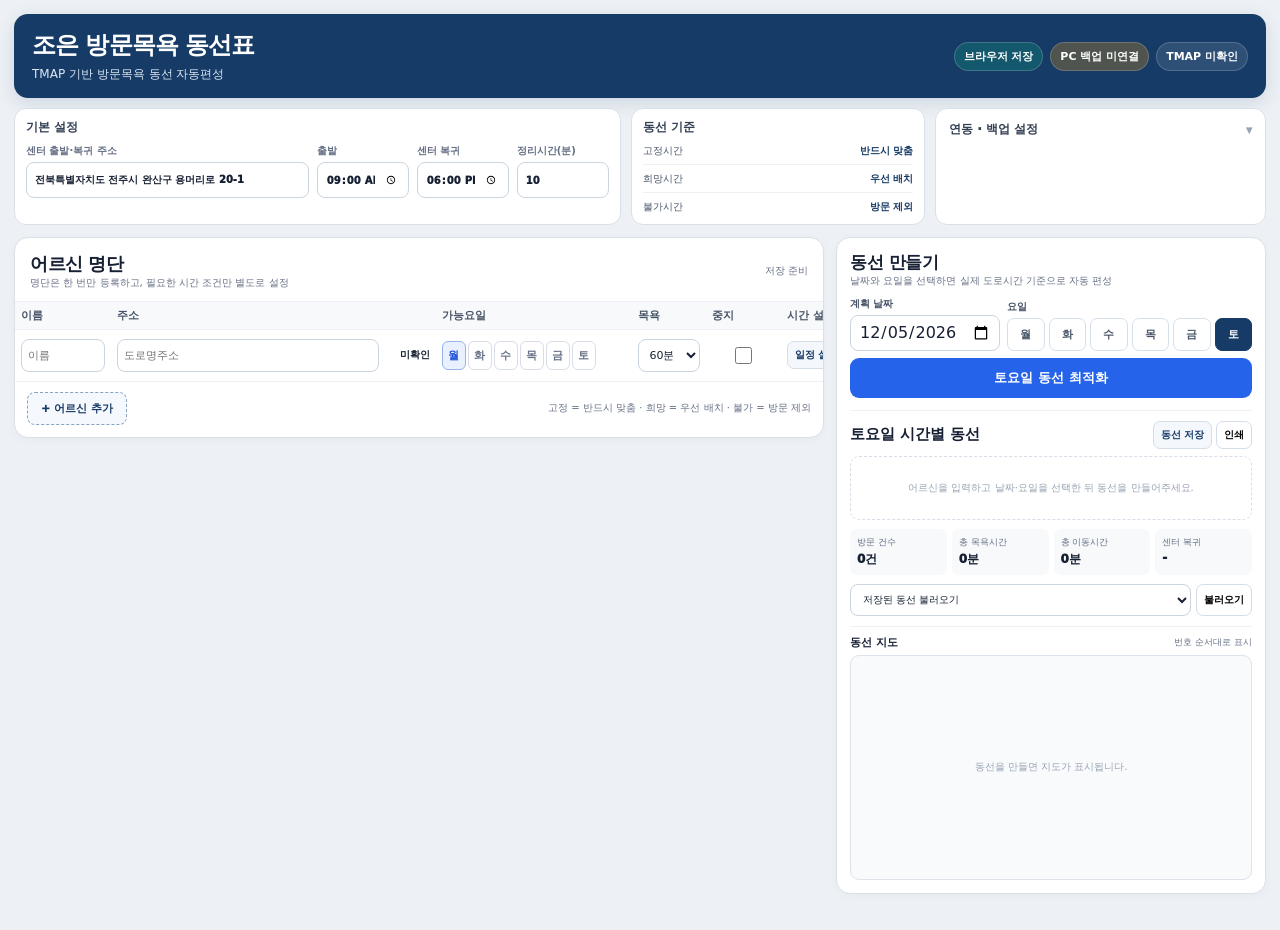
==== commit e061a4e9: "Clean bath route desktop UI and remove lunch" ====
--- a/bath-route/index.html
+++ b/bath-route/index.html
@@ -6,15 +6,37 @@
 <title>조은 방문목욕 동선표</title>
 <style>
 :root{--bg:#edf1f5;--card:#fff;--text:#172033;--muted:#667085;--line:#d8e0e8;--navy:#173b67;--blue:#2563eb;--green:#087a63;--red:#b42318;--orange:#b45309;--purple:#7e22ce;--soft:#f7f9fc}
-*{box-sizing:border-box}html,body{margin:0;min-width:1240px;background:var(--bg);color:var(--text);font-family:system-ui,-apple-system,"Pretendard","Noto Sans KR",sans-serif}button,input,select{font:inherit}button{cursor:pointer}.app{width:1580px;max-width:calc(100vw - 24px);margin:12px auto 36px}.topbar{display:flex;align-items:center;justify-content:space-between;gap:18px;background:var(--navy);color:#fff;border-radius:16px;padding:17px 20px;box-shadow:0 7px 24px rgba(23,59,103,.16)}.brand h1{font-size:26px;margin:0;letter-spacing:-.04em}.brand p{margin:5px 0 0;font-size:12px;color:#dbe7f3}.statuses{display:flex;gap:7px;align-items:center;flex-wrap:wrap;justify-content:flex-end}.pill{padding:6px 9px;border-radius:999px;font-size:11px;font-weight:900;background:rgba(255,255,255,.1);border:1px solid rgba(255,255,255,.18);white-space:nowrap}.pill.ok{background:rgba(16,185,129,.23)}.pill.warn{background:rgba(245,158,11,.25)}.pill.bad{background:rgba(239,68,68,.24)}.settings{display:grid;grid-template-columns:1.15fr .9fr 1.45fr auto;gap:9px;margin-top:10px}.box{background:#fff;border:1px solid var(--line);border-radius:12px;padding:10px 11px}.box label{display:block;font-size:10px;color:#475467;font-weight:950;margin-bottom:4px}.row{display:flex;gap:6px;align-items:center}.row input,.row select{width:100%}input,select{min-height:36px;border:1px solid #cbd5df;border-radius:8px;padding:6px 8px;background:#fff;color:var(--text)}input:focus,select:focus{outline:none;border-color:#8aa9e8;box-shadow:0 0 0 3px rgba(37,99,235,.08)}.timegrid{display:grid;grid-template-columns:repeat(5,1fr);gap:5px}.timegrid label{margin:0}.timegrid input{width:100%;font-size:11px}.btn{border:1px solid #ccd6e2;background:#fff;color:#344054;border-radius:8px;padding:8px 10px;font-size:11px;font-weight:900;white-space:nowrap}.btn.primary{background:var(--blue);border-color:var(--blue);color:#fff}.btn.green{background:var(--green);border-color:var(--green);color:#fff}.btn.danger{color:var(--red);border-color:#efc0c0;background:#fff7f7}.backupbox{display:flex;gap:5px;align-items:center;justify-content:flex-end;flex-wrap:wrap}.main{display:grid;grid-template-columns:minmax(0,1.68fr) minmax(440px,.82fr);gap:10px;margin-top:10px;align-items:start}.card{background:#fff;border:1px solid var(--line);border-radius:14px;box-shadow:0 2px 10px rgba(15,23,42,.03)}.cardhead{display:flex;align-items:center;justify-content:space-between;gap:10px;padding:13px 14px 9px}.cardhead h2{margin:0;font-size:18px;letter-spacing:-.025em}.sub{font-size:10px;color:var(--muted);line-height:1.45}.tablewrap{border-top:1px solid #edf1f5;overflow:auto;max-height:690px}table{border-collapse:separate;border-spacing:0;width:100%;min-width:980px}th,td{padding:6px;border-bottom:1px solid #edf1f5;text-align:left;font-size:11px;vertical-align:middle}th{position:sticky;top:0;z-index:3;background:#f7f9fb;color:#475467;font-weight:950}td input,td select{width:100%;min-height:33px;padding:5px 6px;font-size:11px}.namecol{width:90px}.addrcol{width:270px}.statuscol{width:76px}.dayscol{width:184px}.minscol{width:67px}.pausecol{width:65px}.detailcol{width:72px}.delcol{width:45px}.daychecks{display:flex;gap:2px;white-space:nowrap}.daycheck{position:relative}.daycheck input{position:absolute;opacity:0;pointer-events:none}.daycheck span{display:block;min-width:24px;text-align:center;border:1px solid #d7dee7;border-radius:6px;padding:6px 4px;color:#667085;font-weight:900;background:#fff}.daycheck input:checked+span{background:#e9f0ff;border-color:#9bb3e9;color:#1d4ed8}.addrstatus{font-size:10px;font-weight:900;white-space:nowrap}.addrstatus.ok{color:var(--green)}.addrstatus.bad{color:var(--red)}.addrstatus.wait{color:var(--orange)}.mini{border:1px solid #d5dde7;background:#fff;border-radius:7px;padding:6px 7px;font-size:10px;font-weight:900}.mini.detail{color:var(--navy);background:#f4f8fc}.mini.del{color:var(--red);background:#fff6f6;border-color:#efc1c1}.pausecheck{display:flex;justify-content:center}.pausecheck input{width:17px;height:17px}.tablefoot{display:flex;justify-content:space-between;align-items:center;gap:9px;padding:9px 11px 11px}.add{border:1px dashed #87a2bd;background:#f5f9fd;color:var(--navy);border-radius:8px;padding:8px 13px;font-weight:950;font-size:11px}.help{font-size:10px;color:#667085;text-align:right;line-height:1.45}.right{position:sticky;top:10px}.planbox{padding:13px}.plan-top{display:grid;grid-template-columns:150px 1fr;gap:7px;align-items:end}.plan-top label{font-size:10px;font-weight:900;color:#475467;display:block;margin-bottom:4px}.dayrow{display:grid;grid-template-columns:repeat(6,1fr);gap:4px}.daybtn{border:1px solid #d7e0e9;background:#fff;color:#475467;border-radius:7px;padding:8px 3px;font-weight:950;font-size:11px}.daybtn.active{background:var(--navy);color:#fff;border-color:var(--navy)}.make{width:100%;margin-top:7px;border:0;background:var(--blue);color:#fff;border-radius:9px;padding:11px;font-size:13px;font-weight:950}.make:disabled{opacity:.55;cursor:wait}.progress{display:none;margin-top:7px;background:#eff6ff;color:#1e40af;padding:8px 9px;border-radius:8px;font-size:10px}.alert{display:none;margin-top:7px;border-radius:8px;padding:8px 9px;font-size:10px;line-height:1.45}.alert.info{background:#eff6ff;color:#1e40af}.alert.error{background:#fff1f2;color:#9f1239}.routebar{display:flex;justify-content:space-between;align-items:center;gap:7px;margin-top:11px;padding-top:10px;border-top:1px solid #edf1f5}.routebar strong{font-size:15px}.routeactions{display:flex;gap:4px}.route{margin-top:7px;max-height:430px;overflow:auto;padding-right:3px}.empty{padding:24px 9px;text-align:center;color:#98a2b3;border:1px dashed #d7dee7;border-radius:9px;font-size:10px}.stop{display:grid;grid-template-columns:54px 18px 1fr;gap:5px}.clock{font-size:11px;font-weight:950;color:var(--blue);text-align:right;padding-top:10px}.track{display:flex;flex-direction:column;align-items:center}.dot{width:9px;height:9px;border-radius:50%;background:var(--blue);margin-top:11px;z-index:2}.line{width:2px;background:#d0d5dd;flex:1;min-height:34px}.stop:last-child .line{display:none}.stopbody{border:1px solid #e2e8f0;border-radius:8px;padding:7px 8px;margin-bottom:4px;background:#fff}.stopbody.draggable{cursor:grab}.stopbody.dragging{opacity:.45}.stophead{display:flex;justify-content:space-between;gap:6px;align-items:center}.name{font-weight:950;font-size:11px}.addr{font-size:9px;color:#667085;margin-top:2px;line-height:1.35}.tags{margin-top:4px}.tag{display:inline-block;border-radius:999px;padding:2px 5px;font-size:8px;font-weight:900;margin:0 2px 2px 0}.t60{background:#e8f0ff;color:#1d4ed8}.t40{background:#fff2e2;color:#b45309}.center{background:#eef4fb;color:var(--navy)}.move{background:#ecfdf5;color:#166534}.blocked{background:#fee2e2;color:#991b1b}.pref{background:#f3e8ff;color:#7e22ce}.miss{background:#fff1f2;color:#be123c}.waittag{background:#fef3c7;color:#92400e}.fixed{background:#dbeafe;color:#1e3a8a}.buffer{background:#f1f5f9;color:#475569}.leg{margin:-1px 0 3px 72px;border-left:2px dashed #d0d5dd;padding:3px 6px;color:#667085;font-size:9px}.summary{display:grid;grid-template-columns:repeat(4,1fr);gap:5px;margin-top:7px}.sum{background:#f7f9fb;border-radius:7px;padding:7px}.sum .k{font-size:9px;color:#667085}.sum .v{font-size:12px;font-weight:950;margin-top:2px}.unassigned{display:none;margin-top:8px;border:1px solid #fecaca;background:#fff7f7;border-radius:8px;padding:8px}.unassigned h3{font-size:11px;margin:0 0 5px;color:#991b1b}.unassigned-item{font-size:9px;color:#7f1d1d;margin-top:3px}.mapbox{margin-top:8px;border-top:1px solid #edf1f5;padding-top:8px}.maphead{display:flex;justify-content:space-between;align-items:center;margin-bottom:5px}.maphead strong{font-size:11px}.maphead span{font-size:9px;color:#667085}#map{height:265px;border:1px solid #dce3ea;border-radius:9px;background:#f8fafc;display:flex;align-items:center;justify-content:center;color:#98a2b3;font-size:10px}.historyrow{display:grid;grid-template-columns:1fr auto;gap:5px;margin-top:7px}.historyrow select{width:100%;font-size:10px;min-height:32px}.modalback{position:fixed;inset:0;background:rgba(15,23,42,.45);display:none;align-items:center;justify-content:center;z-index:50}.modalback.open{display:flex}.modal{width:980px;max-height:88vh;overflow:auto;background:#fff;border-radius:14px;box-shadow:0 25px 70px rgba(15,23,42,.28)}.modalhead{display:flex;justify-content:space-between;align-items:center;padding:14px 16px;border-bottom:1px solid #e5eaf0}.modalhead h3{margin:0;font-size:18px}.modalbody{padding:13px 16px}.rulegrid{display:grid;grid-template-columns:54px 70px 110px 160px 1fr 78px;gap:6px;align-items:center;margin-bottom:6px}.rulegrid.head{font-size:10px;color:#667085;font-weight:900}.rulegrid input{min-height:32px;font-size:10px}.rule-day{font-size:12px;font-weight:950}.switchline{display:flex;align-items:center;gap:5px;font-size:10px}.switchline input{width:16px;height:16px;min-height:0}.skipdates{display:grid;grid-template-columns:130px 1fr;gap:8px;margin-top:10px;padding-top:10px;border-top:1px solid #edf1f5;align-items:center}.skipdates label{font-size:11px;font-weight:900}.modalfoot{display:flex;justify-content:flex-end;gap:6px;padding:11px 16px;border-top:1px solid #e5eaf0}.settings-note{font-size:9px;color:#667085;margin-top:4px;line-height:1.4}
+*{box-sizing:border-box}html,body{margin:0;min-width:1180px;background:var(--bg);color:var(--text);font-family:system-ui,-apple-system,"Pretendard","Noto Sans KR",sans-serif}button,input,select{font:inherit}button{cursor:pointer}.app{width:1480px;max-width:calc(100vw - 28px);margin:14px auto 36px}.topbar{display:flex;align-items:center;justify-content:space-between;gap:18px;background:var(--navy);color:#fff;border-radius:14px;padding:15px 18px;box-shadow:0 5px 18px rgba(23,59,103,.14)}.brand h1{font-size:24px;margin:0;letter-spacing:-.04em}.brand p{margin:5px 0 0;font-size:12px;color:#dbe7f3}.statuses{display:flex;gap:7px;align-items:center;flex-wrap:wrap;justify-content:flex-end}.pill{padding:6px 9px;border-radius:999px;font-size:11px;font-weight:900;background:rgba(255,255,255,.1);border:1px solid rgba(255,255,255,.18);white-space:nowrap}.pill.ok{background:rgba(16,185,129,.23)}.pill.warn{background:rgba(245,158,11,.25)}.pill.bad{background:rgba(239,68,68,.24)}.settings{display:grid;grid-template-columns:minmax(560px,1.65fr) minmax(280px,.8fr) minmax(330px,.9fr);gap:10px;margin-top:10px}.box{background:#fff;border:1px solid var(--line);border-radius:12px;padding:10px 11px}.box label{display:block;font-size:10px;color:#475467;font-weight:950;margin-bottom:4px}.row{display:flex;gap:6px;align-items:center}.row input,.row select{width:100%}input,select{min-height:36px;border:1px solid #cbd5df;border-radius:8px;padding:6px 8px;background:#fff;color:var(--text)}input:focus,select:focus{outline:none;border-color:#8aa9e8;box-shadow:0 0 0 3px rgba(37,99,235,.08)}.timegrid{display:grid;grid-template-columns:repeat(5,1fr);gap:5px}.timegrid label{margin:0}.timegrid input{width:100%;font-size:11px}.btn{border:1px solid #ccd6e2;background:#fff;color:#344054;border-radius:8px;padding:8px 10px;font-size:11px;font-weight:900;white-space:nowrap}.btn.primary{background:var(--blue);border-color:var(--blue);color:#fff}.btn.green{background:var(--green);border-color:var(--green);color:#fff}.btn.danger{color:var(--red);border-color:#efc0c0;background:#fff7f7}.backupbox{display:flex;gap:5px;align-items:center;justify-content:flex-end;flex-wrap:wrap}.main{display:grid;grid-template-columns:minmax(0,1.72fr) minmax(430px,.78fr);gap:12px;margin-top:12px;align-items:start}.card{background:#fff;border:1px solid var(--line);border-radius:14px;box-shadow:0 2px 10px rgba(15,23,42,.03)}.cardhead{display:flex;align-items:center;justify-content:space-between;gap:10px;padding:13px 14px 9px}.cardhead h2{margin:0;font-size:18px;letter-spacing:-.025em}.sub{font-size:10px;color:var(--muted);line-height:1.45}.tablewrap{border-top:1px solid #edf1f5;overflow:auto;max-height:690px}table{border-collapse:separate;border-spacing:0;width:100%;min-width:900px}th,td{padding:6px;border-bottom:1px solid #edf1f5;text-align:left;font-size:11px;vertical-align:middle}th{position:sticky;top:0;z-index:3;background:#f7f9fb;color:#475467;font-weight:950}td input,td select{width:100%;min-height:33px;padding:5px 6px;font-size:11px}.namecol{width:92px}.addrcol{width:310px}.dayscol{width:188px}.minscol{width:70px}.pausecol{width:72px}.detailcol{width:82px}.delcol{width:46px}.daychecks{display:flex;gap:2px;white-space:nowrap}.daycheck{position:relative}.daycheck input{position:absolute;opacity:0;pointer-events:none}.daycheck span{display:block;min-width:24px;text-align:center;border:1px solid #d7dee7;border-radius:6px;padding:6px 4px;color:#667085;font-weight:900;background:#fff}.daycheck input:checked+span{background:#e9f0ff;border-color:#9bb3e9;color:#1d4ed8}.addrstatus{font-size:10px;font-weight:900;white-space:nowrap}.addrstatus.ok{color:var(--green)}.addrstatus.bad{color:var(--red)}.addrstatus.wait{color:var(--orange)}.mini{border:1px solid #d5dde7;background:#fff;border-radius:7px;padding:6px 7px;font-size:10px;font-weight:900}.mini.detail{color:var(--navy);background:#f4f8fc}.mini.del{color:var(--red);background:#fff6f6;border-color:#efc1c1}.pausecheck{display:flex;justify-content:center}.pausecheck input{width:17px;height:17px}.tablefoot{display:flex;justify-content:space-between;align-items:center;gap:9px;padding:9px 11px 11px}.add{border:1px dashed #87a2bd;background:#f5f9fd;color:var(--navy);border-radius:8px;padding:8px 13px;font-weight:950;font-size:11px}.help{font-size:10px;color:#667085;text-align:right;line-height:1.45}.right{position:sticky;top:10px}.planbox{padding:13px}.plan-top{display:grid;grid-template-columns:150px 1fr;gap:7px;align-items:end}.plan-top label{font-size:10px;font-weight:900;color:#475467;display:block;margin-bottom:4px}.dayrow{display:grid;grid-template-columns:repeat(6,1fr);gap:4px}.daybtn{border:1px solid #d7e0e9;background:#fff;color:#475467;border-radius:7px;padding:8px 3px;font-weight:950;font-size:11px}.daybtn.active{background:var(--navy);color:#fff;border-color:var(--navy)}.make{width:100%;margin-top:7px;border:0;background:var(--blue);color:#fff;border-radius:9px;padding:11px;font-size:13px;font-weight:950}.make:disabled{opacity:.55;cursor:wait}.progress{display:none;margin-top:7px;background:#eff6ff;color:#1e40af;padding:8px 9px;border-radius:8px;font-size:10px}.alert{display:none;margin-top:7px;border-radius:8px;padding:8px 9px;font-size:10px;line-height:1.45}.alert.info{background:#eff6ff;color:#1e40af}.alert.error{background:#fff1f2;color:#9f1239}.routebar{display:flex;justify-content:space-between;align-items:center;gap:7px;margin-top:11px;padding-top:10px;border-top:1px solid #edf1f5}.routebar strong{font-size:15px}.routeactions{display:flex;gap:4px}.route{margin-top:7px;max-height:430px;overflow:auto;padding-right:3px}.empty{padding:24px 9px;text-align:center;color:#98a2b3;border:1px dashed #d7dee7;border-radius:9px;font-size:10px}.stop{display:grid;grid-template-columns:54px 18px 1fr;gap:5px}.clock{font-size:11px;font-weight:950;color:var(--blue);text-align:right;padding-top:10px}.track{display:flex;flex-direction:column;align-items:center}.dot{width:9px;height:9px;border-radius:50%;background:var(--blue);margin-top:11px;z-index:2}.line{width:2px;background:#d0d5dd;flex:1;min-height:34px}.stop:last-child .line{display:none}.stopbody{border:1px solid #e2e8f0;border-radius:8px;padding:7px 8px;margin-bottom:4px;background:#fff}.stopbody.draggable{cursor:grab}.stopbody.dragging{opacity:.45}.stophead{display:flex;justify-content:space-between;gap:6px;align-items:center}.name{font-weight:950;font-size:11px}.addr{font-size:9px;color:#667085;margin-top:2px;line-height:1.35}.tags{margin-top:4px}.tag{display:inline-block;border-radius:999px;padding:2px 5px;font-size:8px;font-weight:900;margin:0 2px 2px 0}.t60{background:#e8f0ff;color:#1d4ed8}.t40{background:#fff2e2;color:#b45309}.center{background:#eef4fb;color:var(--navy)}.move{background:#ecfdf5;color:#166534}.blocked{background:#fee2e2;color:#991b1b}.pref{background:#f3e8ff;color:#7e22ce}.miss{background:#fff1f2;color:#be123c}.waittag{background:#fef3c7;color:#92400e}.fixed{background:#dbeafe;color:#1e3a8a}.buffer{background:#f1f5f9;color:#475569}.leg{margin:-1px 0 3px 72px;border-left:2px dashed #d0d5dd;padding:3px 6px;color:#667085;font-size:9px}.summary{display:grid;grid-template-columns:repeat(4,1fr);gap:5px;margin-top:7px}.sum{background:#f7f9fb;border-radius:7px;padding:7px}.sum .k{font-size:9px;color:#667085}.sum .v{font-size:12px;font-weight:950;margin-top:2px}.unassigned{display:none;margin-top:8px;border:1px solid #fecaca;background:#fff7f7;border-radius:8px;padding:8px}.unassigned h3{font-size:11px;margin:0 0 5px;color:#991b1b}.unassigned-item{font-size:9px;color:#7f1d1d;margin-top:3px}.mapbox{margin-top:8px;border-top:1px solid #edf1f5;padding-top:8px}.maphead{display:flex;justify-content:space-between;align-items:center;margin-bottom:5px}.maphead strong{font-size:11px}.maphead span{font-size:9px;color:#667085}#map{height:225px;border:1px solid #dce3ea;border-radius:9px;background:#f8fafc;display:flex;align-items:center;justify-content:center;color:#98a2b3;font-size:10px}.historyrow{display:grid;grid-template-columns:1fr auto;gap:5px;margin-top:7px}.historyrow select{width:100%;font-size:10px;min-height:32px}.modalback{position:fixed;inset:0;background:rgba(15,23,42,.45);display:none;align-items:center;justify-content:center;z-index:50}.modalback.open{display:flex}.modal{width:980px;max-height:88vh;overflow:auto;background:#fff;border-radius:14px;box-shadow:0 25px 70px rgba(15,23,42,.28)}.modalhead{display:flex;justify-content:space-between;align-items:center;padding:14px 16px;border-bottom:1px solid #e5eaf0}.modalhead h3{margin:0;font-size:18px}.modalbody{padding:13px 16px}.rulegrid{display:grid;grid-template-columns:54px 70px 110px 160px 1fr 78px;gap:6px;align-items:center;margin-bottom:6px}.rulegrid.head{font-size:10px;color:#667085;font-weight:900}.rulegrid input{min-height:32px;font-size:10px}.rule-day{font-size:12px;font-weight:950}.switchline{display:flex;align-items:center;gap:5px;font-size:10px}.switchline input{width:16px;height:16px;min-height:0}.skipdates{display:grid;grid-template-columns:130px 1fr;gap:8px;margin-top:10px;padding-top:10px;border-top:1px solid #edf1f5;align-items:center}.skipdates label{font-size:11px;font-weight:900}.modalfoot{display:flex;justify-content:flex-end;gap:6px;padding:11px 16px;border-top:1px solid #e5eaf0}.settings-note{font-size:9px;color:#667085;margin-top:4px;line-height:1.4}
+.box-title{font-size:12px;font-weight:950;color:#344054;margin-bottom:8px}.basic-grid{display:grid;grid-template-columns:minmax(280px,2fr) repeat(3,minmax(92px,.55fr));gap:8px;align-items:end}.field{display:block;margin:0}.field span{display:block;font-size:10px;color:#667085;font-weight:900;margin-bottom:4px}.field input{width:100%}.guide-box{display:flex;flex-direction:column;justify-content:center}.guide-list{display:grid;gap:7px;font-size:10px;color:#475467}.guide-list span{display:flex;justify-content:space-between;gap:10px;padding-bottom:6px;border-bottom:1px solid #edf1f5}.guide-list span:last-child{border-bottom:0;padding-bottom:0}.guide-list b{color:var(--navy)}.advanced-box{padding:0;overflow:visible}.advanced-box summary{list-style:none;padding:12px 13px;font-size:12px;font-weight:950;color:#344054;cursor:pointer;display:flex;align-items:center;justify-content:space-between}.advanced-box summary::-webkit-details-marker{display:none}.advanced-box summary:after{content:'▾';color:#98a2b3}.advanced-box[open] summary:after{content:'▴'}.advanced-content{border-top:1px solid #edf1f5;padding:10px 11px 11px}.advanced-content label{display:block}.advanced-content input{width:100%;margin-bottom:8px}.backupbox{justify-content:flex-start}.addresscell{display:grid;grid-template-columns:minmax(0,1fr) auto;gap:7px;align-items:center}.addrstatus{min-width:44px;text-align:right}.cardhead{padding:14px 15px 10px}.tablefoot{padding:10px 12px 12px}.right .cardhead h2{font-size:17px}.routebar{margin-top:12px}.summary{margin-top:9px}.mapbox{margin-top:10px}.historyrow{margin-top:9px}
 @media print{html,body{min-width:0;background:#fff}.app{width:100%;max-width:none;margin:0}.topbar{background:#fff;color:#000;box-shadow:none;border:0;padding:0 0 10px}.brand p,.statuses,.settings,.leftcol,.make,.plan-top,.dayrow,.alert,.progress,.routeactions,.historyrow,.mapbox{display:none!important}.main{display:block;margin:0}.right{position:static;border:0;box-shadow:none}.route{max-height:none;overflow:visible}.stopbody{break-inside:avoid}.summary{grid-template-columns:repeat(4,1fr)}}
 </style>
 </head>
 <body>
 <div class="app">
-<section class="topbar"><div class="brand"><h1>조은 방문목욕 동선표</h1><p>PC용 · 고정시간 / 희망시간 / 불가시간 / 실제 도로 이동시간을 함께 반영</p></div><div class="statuses"><span class="pill" id="dbPill">저장 확인중</span><span class="pill warn" id="backupPill">PC 백업 미연결</span><span class="pill" id="tmapPill">TMAP 미확인</span></div></section>
-<section class="settings"><div class="box"><label>센터 출발·복귀 주소</label><div class="row"><input id="centerAddress" placeholder="센터 주소"></div></div><div class="box"><label>TMAP AppKey</label><div class="row"><input id="appKey" type="password" placeholder="AppKey 입력"></div></div><div class="box"><label>운행 시간 설정</label><div class="timegrid"><label>출발<input id="startTime" type="time"></label><label>점심 시작<input id="lunchStart" type="time"></label><label>점심 종료<input id="lunchEnd" type="time"></label><label>센터 복귀<input id="endTime" type="time"></label><label>정리시간(분)<input id="bufferMins" type="number" min="0" max="60"></label></div><div class="settings-note">점심을 사용하지 않으려면 시작·종료를 비워두면 됩니다. 정리시간은 각 목욕 후 출발 전 여유시간입니다.</div></div><div class="box backupbox"><button class="btn primary" id="connectBackup">PC 백업 연결</button><button class="btn" id="restoreBackup">백업 불러오기</button><button class="btn" id="downloadBackup">백업 다운로드</button></div></section>
-<main class="main"><section class="card leftcol"><div class="cardhead"><div><h2>어르신 명단</h2><div class="sub">요일 체크 후 ‘일정 설정’에서 요일별 고정/희망/불가시간을 입력</div></div><div class="sub" id="saveText">저장 준비</div></div><div class="tablewrap"><table><thead><tr><th class="namecol">이름</th><th class="addrcol">주소</th><th class="statuscol">주소상태</th><th class="dayscol">가능요일</th><th class="minscol">목욕</th><th class="pausecol">중지</th><th class="detailcol">일정</th><th class="delcol"></th></tr></thead><tbody id="rows"></tbody></table></div><div class="tablefoot"><button class="add" id="add">+ 어르신 추가</button><div class="help">고정시간은 반드시 맞춰야 하는 일정 · 희망시간은 우선 배치 · 불가시간은 절대 배치 안 함</div></div></section><aside class="card right"><div class="planbox"><div class="cardhead" style="padding:0 0 8px"><div><h2>동선 만들기</h2><div class="sub">선택 날짜의 일시제외까지 반영 · 하루 동선 후보를 폭넓게 비교해 편성</div></div></div><div class="plan-top"><div><label>계획 날짜</label><input id="planDate" type="date" style="width:100%"></div><div><label>요일</label><div class="dayrow" id="days"></div></div></div><button class="make" id="make">월요일 동선 최적화</button><div class="progress" id="progress"></div><div class="alert info" id="info"></div><div class="alert error" id="error"></div><div class="routebar"><strong id="routeTitle">월요일 시간별 동선</strong><div class="routeactions"><button class="mini detail" id="savePlan">동선 저장</button><button class="mini" id="printPlan">인쇄</button></div></div><div class="route empty" id="route">어르신을 입력하고 날짜·요일을 선택한 뒤 동선을 만들어주세요.</div><div class="summary"><div class="sum"><div class="k">방문 건수</div><div class="v" id="sumCases">0건</div></div><div class="sum"><div class="k">총 목욕시간</div><div class="v" id="sumService">0분</div></div><div class="sum"><div class="k">총 이동시간</div><div class="v" id="sumTravel">0분</div></div><div class="sum"><div class="k">센터 복귀</div><div class="v" id="sumEnd">-</div></div></div><div class="unassigned" id="unassigned"><h3 id="unassignedTitle">미배정</h3><div id="unassignedList"></div></div><div class="historyrow"><select id="historySelect"><option value="">저장된 동선 불러오기</option></select><button class="mini" id="loadHistory">불러오기</button></div><div class="mapbox"><div class="maphead"><strong>동선 지도</strong><span>번호 순서대로 표시</span></div><div id="map">동선을 만들면 지도가 표시됩니다.</div></div></div></aside></main></div>
+<section class="topbar"><div class="brand"><h1>조은 방문목욕 동선표</h1><p>TMAP 기반 방문목욕 동선 자동편성</p></div><div class="statuses"><span class="pill" id="dbPill">저장 확인중</span><span class="pill warn" id="backupPill">PC 백업 미연결</span><span class="pill" id="tmapPill">TMAP 미확인</span></div></section>
+<section class="settings">
+  <div class="box">
+    <div class="box-title">기본 설정</div>
+    <div class="basic-grid">
+      <label class="field"><span>센터 출발·복귀 주소</span><input id="centerAddress" placeholder="센터 주소"></label>
+      <label class="field"><span>출발</span><input id="startTime" type="time"></label>
+      <label class="field"><span>센터 복귀</span><input id="endTime" type="time"></label>
+      <label class="field"><span>정리시간(분)</span><input id="bufferMins" type="number" min="0" max="60"></label>
+    </div>
+  </div>
+  <div class="box guide-box">
+    <div class="box-title">동선 기준</div>
+    <div class="guide-list"><span>고정시간 <b>반드시 맞춤</b></span><span>희망시간 <b>우선 배치</b></span><span>불가시간 <b>방문 제외</b></span></div>
+  </div>
+  <details class="box advanced-box">
+    <summary>연동 · 백업 설정</summary>
+    <div class="advanced-content">
+      <label>TMAP AppKey<input id="appKey" type="password" placeholder="AppKey 입력"></label>
+      <div class="backupbox"><button class="btn primary" id="connectBackup">PC 백업 연결</button><button class="btn" id="restoreBackup">백업 불러오기</button><button class="btn" id="downloadBackup">백업 다운로드</button></div>
+    </div>
+  </details>
+</section>
+<main class="main"><section class="card leftcol"><div class="cardhead"><div><h2>어르신 명단</h2><div class="sub">명단은 한 번만 등록하고, 필요한 시간 조건만 별도로 설정</div></div><div class="sub" id="saveText">저장 준비</div></div><div class="tablewrap"><table><thead><tr><th class="namecol">이름</th><th class="addrcol">주소</th><th class="dayscol">가능요일</th><th class="minscol">목욕</th><th class="pausecol">중지</th><th class="detailcol">시간 설정</th><th class="delcol"></th></tr></thead><tbody id="rows"></tbody></table></div><div class="tablefoot"><button class="add" id="add">+ 어르신 추가</button><div class="help">고정 = 반드시 맞춤 · 희망 = 우선 배치 · 불가 = 방문 제외</div></div></section><aside class="card right"><div class="planbox"><div class="cardhead" style="padding:0 0 8px"><div><h2>동선 만들기</h2><div class="sub">날짜와 요일을 선택하면 실제 도로시간 기준으로 자동 편성</div></div></div><div class="plan-top"><div><label>계획 날짜</label><input id="planDate" type="date" style="width:100%"></div><div><label>요일</label><div class="dayrow" id="days"></div></div></div><button class="make" id="make">월요일 동선 최적화</button><div class="progress" id="progress"></div><div class="alert info" id="info"></div><div class="alert error" id="error"></div><div class="routebar"><strong id="routeTitle">월요일 시간별 동선</strong><div class="routeactions"><button class="mini detail" id="savePlan">동선 저장</button><button class="mini" id="printPlan">인쇄</button></div></div><div class="route empty" id="route">어르신을 입력하고 날짜·요일을 선택한 뒤 동선을 만들어주세요.</div><div class="summary"><div class="sum"><div class="k">방문 건수</div><div class="v" id="sumCases">0건</div></div><div class="sum"><div class="k">총 목욕시간</div><div class="v" id="sumService">0분</div></div><div class="sum"><div class="k">총 이동시간</div><div class="v" id="sumTravel">0분</div></div><div class="sum"><div class="k">센터 복귀</div><div class="v" id="sumEnd">-</div></div></div><div class="unassigned" id="unassigned"><h3 id="unassignedTitle">미배정</h3><div id="unassignedList"></div></div><div class="historyrow"><select id="historySelect"><option value="">저장된 동선 불러오기</option></select><button class="mini" id="loadHistory">불러오기</button></div><div class="mapbox"><div class="maphead"><strong>동선 지도</strong><span>번호 순서대로 표시</span></div><div id="map">동선을 만들면 지도가 표시됩니다.</div></div></div></aside></main></div>
 <div class="modalback" id="scheduleModal"><div class="modal"><div class="modalhead"><h3 id="modalTitle">요일별 일정 설정</h3><button class="btn" id="closeModal">닫기</button></div><div class="modalbody"><div class="rulegrid head"><div>요일</div><div>사용</div><div>고정시간</div><div>희망시간대</div><div>불가시간</div><div>요일중지</div></div><div id="ruleRows"></div><div class="skipdates"><label>일시 제외 날짜</label><input id="skipDates" placeholder="예: 2026-08-21, 2026-08-28"><div></div><div class="sub">해당 날짜에만 자동으로 제외됩니다. 여러 날짜는 쉼표로 구분하세요.</div></div></div><div class="modalfoot"><button class="btn primary" id="saveRules">저장</button></div></div></div>
 <script>
 const WEEK=['월','화','수','목','금','토'];
@@ -29,32 +51,31 @@
 const uid=()=>Date.now().toString(36)+Math.random().toString(36).slice(2,8);
 function blankRule(enabled=false){return{enabled,fixed:'',preferred:'',blocked:'',paused:false}}
 function todayISO(){const d=new Date();return d.getFullYear()+'-'+String(d.getMonth()+1).padStart(2,'0')+'-'+String(d.getDate()).padStart(2,'0')}
-function blankState(){return{version:3,updatedAt:new Date().toISOString(),clients:[],settings:{centerAddress:DEFAULT_CENTER,appKey:'',startTime:'09:00',lunchStart:'12:00',lunchEnd:'13:00',endTime:'18:00',bufferMins:10,planDate:todayISO()},history:[]}}
+function blankState(){return{version:3,updatedAt:new Date().toISOString(),clients:[],settings:{centerAddress:DEFAULT_CENTER,appKey:'',startTime:'09:00',endTime:'18:00',bufferMins:10,planDate:todayISO()},history:[]}}
 function normalizeClient(c={}){const rules={};for(const d of WEEK){const old=c.dayRules?.[d]||{};rules[d]={...blankRule((c.days||[]).includes(d)),...old};if(!c.dayRules&&rules[d].enabled){if(c.preferred)rules[d].preferred=c.preferred;if(c.blocked)rules[d].blocked=c.blocked;if(c.wish==='오전'&&!rules[d].preferred)rules[d].preferred='09:00-12:00';if(c.wish==='오후'&&!rules[d].preferred)rules[d].preferred='13:00-17:00'}}return{id:c.id||uid(),name:c.name||'',address:c.address||'',mins:Number(c.mins)===40?40:60,paused:!!c.paused,dayRules:rules,skipDates:Array.isArray(c.skipDates)?c.skipDates:[]}}
-function normalizeState(s){const out=blankState();if(s&&Array.isArray(s.clients))out.clients=s.clients.map(normalizeClient);if(s?.settings)out.settings={...out.settings,...s.settings,bufferMins:Number(s.settings.bufferMins??10)};if(Array.isArray(s?.history))out.history=s.history;out.updatedAt=s?.updatedAt||s?.savedAt||new Date().toISOString();return out}
+function normalizeState(s){const out=blankState();if(s&&Array.isArray(s.clients))out.clients=s.clients.map(normalizeClient);if(s?.settings)out.settings={...out.settings,...s.settings,bufferMins:Number(s.settings.bufferMins??10)};delete out.settings.lunchStart;delete out.settings.lunchEnd;if(Array.isArray(s?.history))out.history=s.history;out.updatedAt=s?.updatedAt||s?.savedAt||new Date().toISOString();return out}
 function hasMeaningfulData(s){return!!(s&&((s.clients||[]).some(c=>c.name||c.address)||s.settings?.appKey))}
 function dbOpen(){return new Promise((resolve,reject)=>{const r=indexedDB.open(DB_NAME,DB_VERSION);r.onupgradeneeded=()=>{const d=r.result;if(!d.objectStoreNames.contains('state'))d.createObjectStore('state');if(!d.objectStoreNames.contains('handles'))d.createObjectStore('handles');if(!d.objectStoreNames.contains('coords'))d.createObjectStore('coords')};r.onsuccess=()=>resolve(r.result);r.onerror=()=>reject(r.error)})}
 function idbGet(store,key){return new Promise((resolve,reject)=>{const r=db.transaction(store,'readonly').objectStore(store).get(key);r.onsuccess=()=>resolve(r.result??null);r.onerror=()=>reject(r.error)})}
 function idbPut(store,key,val){return new Promise((resolve,reject)=>{const tx=db.transaction(store,'readwrite');tx.objectStore(store).put(val,key);tx.oncomplete=()=>resolve();tx.onerror=()=>reject(tx.error)})}
 async function loadInitialState(){let s=await idbGet('state','main').catch(()=>null);if(!s){let oldClients=[],oldSettings={};try{oldClients=JSON.parse(localStorage.getItem(OLD_DATA_KEY)||'[]')}catch(e){}try{oldSettings=JSON.parse(localStorage.getItem(OLD_SET_KEY)||'{}')}catch(e){}if(oldClients.length||oldSettings.appKey||oldSettings.centerAddress)s={clients:oldClients,settings:oldSettings}}return normalizeState(s||blankState())}
 function readRowsIntoState(){for(const tr of rows.querySelectorAll('tr')){const c=state.clients.find(x=>x.id===tr.dataset.id);if(!c)continue;c.name=tr.querySelector('.n').value.trim();c.address=tr.querySelector('.a').value.trim();c.mins=Number(tr.querySelector('.m').value)||60;c.paused=tr.querySelector('.pause').checked;for(const cb of tr.querySelectorAll('.day-cb'))c.dayRules[cb.value].enabled=cb.checked}}
-function pullSettings(){state.settings.centerAddress=$('centerAddress').value.trim()||DEFAULT_CENTER;state.settings.appKey=$('appKey').value.trim();state.settings.startTime=$('startTime').value||'09:00';state.settings.lunchStart=$('lunchStart').value;state.settings.lunchEnd=$('lunchEnd').value;state.settings.endTime=$('endTime').value||'18:00';state.settings.bufferMins=Math.max(0,Number($('bufferMins').value)||0);state.settings.planDate=$('planDate').value||todayISO()}
+function pullSettings(){state.settings.centerAddress=$('centerAddress').value.trim()||DEFAULT_CENTER;state.settings.appKey=$('appKey').value.trim();state.settings.startTime=$('startTime').value||'09:00';state.settings.endTime=$('endTime').value||'18:00';state.settings.bufferMins=Math.max(0,Number($('bufferMins').value)||0);state.settings.planDate=$('planDate').value||todayISO()}
 async function saveState(){readRowsIntoState();pullSettings();state.updatedAt=new Date().toISOString();try{await idbPut('state','main',state);$('dbPill').textContent='브라우저 저장 '+now();$('dbPill').className='pill ok';$('saveText').textContent='저장됨 '+now()}catch(e){console.error(e);$('dbPill').textContent='저장 오류';$('dbPill').className='pill bad'}queueFileWrite();renderHistory()}
 function queueSave(){clearTimeout(saveTimer);saveTimer=setTimeout(saveState,200)}
-function addClientRow(c){const tr=document.createElement('tr');tr.dataset.id=c.id;tr.innerHTML=`<td><input class="n" value="${esc(c.name)}" placeholder="이름"></td><td><input class="a" value="${esc(c.address)}" placeholder="도로명주소"></td><td><span class="addrstatus" id="st_${c.id}">미확인</span></td><td><div class="daychecks">${WEEK.map(d=>`<label class="daycheck"><input class="day-cb" type="checkbox" value="${d}" ${c.dayRules[d]?.enabled?'checked':''}><span>${d}</span></label>`).join('')}</div></td><td><select class="m"><option value="60" ${c.mins===60?'selected':''}>60분</option><option value="40" ${c.mins===40?'selected':''}>40분</option></select></td><td><label class="pausecheck"><input class="pause" type="checkbox" ${c.paused?'checked':''}></label></td><td><button class="mini detail scheduleBtn">일정 설정</button></td><td><button class="mini del delBtn">삭제</button></td>`;tr.querySelectorAll('input,select').forEach(el=>{el.addEventListener('input',queueSave);el.addEventListener('change',queueSave)});tr.querySelector('.a').addEventListener('blur',()=>validateAddress(c.id));tr.querySelector('.scheduleBtn').onclick=()=>openRules(c.id);tr.querySelector('.delBtn').onclick=()=>{if(!confirm('이 어르신을 삭제할까요?'))return;state.clients=state.clients.filter(x=>x.id!==c.id);tr.remove();queueSave()};rows.appendChild(tr)}
-function renderState(){const s=state.settings;$('centerAddress').value=s.centerAddress||DEFAULT_CENTER;$('appKey').value=s.appKey||'';$('startTime').value=s.startTime||'09:00';$('lunchStart').value=s.lunchStart??'12:00';$('lunchEnd').value=s.lunchEnd??'13:00';$('endTime').value=s.endTime||'18:00';$('bufferMins').value=Number(s.bufferMins??10);$('planDate').value=s.planDate||todayISO();rows.innerHTML='';if(!state.clients.length)state.clients.push(normalizeClient({dayRules:{월:{enabled:true}}}));state.clients.forEach(addClientRow);$('tmapPill').textContent=s.appKey?'TMAP 키 저장됨':'TMAP 미확인';$('tmapPill').className='pill';renderHistory()}
+function addClientRow(c){const tr=document.createElement('tr');tr.dataset.id=c.id;tr.innerHTML=`<td><input class="n" value="${esc(c.name)}" placeholder="이름"></td><td><div class="addresscell"><input class="a" value="${esc(c.address)}" placeholder="도로명주소"><span class="addrstatus" id="st_${c.id}">미확인</span></div></td><td><div class="daychecks">${WEEK.map(d=>`<label class="daycheck"><input class="day-cb" type="checkbox" value="${d}" ${c.dayRules[d]?.enabled?'checked':''}><span>${d}</span></label>`).join('')}</div></td><td><select class="m"><option value="60" ${c.mins===60?'selected':''}>60분</option><option value="40" ${c.mins===40?'selected':''}>40분</option></select></td><td><label class="pausecheck"><input class="pause" type="checkbox" ${c.paused?'checked':''}></label></td><td><button class="mini detail scheduleBtn">일정 설정</button></td><td><button class="mini del delBtn">삭제</button></td>`;tr.querySelectorAll('input,select').forEach(el=>{el.addEventListener('input',queueSave);el.addEventListener('change',queueSave)});tr.querySelector('.a').addEventListener('blur',()=>validateAddress(c.id));tr.querySelector('.scheduleBtn').onclick=()=>openRules(c.id);tr.querySelector('.delBtn').onclick=()=>{if(!confirm('이 어르신을 삭제할까요?'))return;state.clients=state.clients.filter(x=>x.id!==c.id);tr.remove();queueSave()};rows.appendChild(tr)}
+function renderState(){const s=state.settings;$('centerAddress').value=s.centerAddress||DEFAULT_CENTER;$('appKey').value=s.appKey||'';$('startTime').value=s.startTime||'09:00';$('endTime').value=s.endTime||'18:00';$('bufferMins').value=Number(s.bufferMins??10);$('planDate').value=s.planDate||todayISO();rows.innerHTML='';if(!state.clients.length)state.clients.push(normalizeClient({dayRules:{월:{enabled:true}}}));state.clients.forEach(addClientRow);$('tmapPill').textContent=s.appKey?'TMAP 키 저장됨':'TMAP 미확인';$('tmapPill').className='pill';renderHistory()}
 function showInfo(t){$('info').style.display='block';$('info').textContent=t;setTimeout(()=>{$('info').style.display='none'},4200)}function showError(t){$('error').style.display='block';$('error').textContent=t}function hideError(){$('error').style.display='none'}function progress(t){$('progress').style.display=t?'block':'none';$('progress').textContent=t||''}
-['centerAddress','appKey','startTime','lunchStart','lunchEnd','endTime','bufferMins','planDate'].forEach(id=>{$(id).addEventListener('input',queueSave);$(id).addEventListener('change',queueSave)});$('planDate').addEventListener('change',()=>{const d=WEEK_JS[new Date($('planDate').value+'T12:00:00').getDay()];if(d){selectedDay=d;[...$('days').children].forEach(x=>x.classList.toggle('active',x.textContent===d));$('make').textContent=d+'요일 동선 최적화';$('routeTitle').textContent=d+'요일 시간별 동선'}});$('add').onclick=()=>{const c=normalizeClient({dayRules:{[selectedDay]:{enabled:true}}});state.clients.push(c);addClientRow(c);queueSave()};
+['centerAddress','appKey','startTime','endTime','bufferMins','planDate'].forEach(id=>{$(id).addEventListener('input',queueSave);$(id).addEventListener('change',queueSave)});$('planDate').addEventListener('change',()=>{const d=WEEK_JS[new Date($('planDate').value+'T12:00:00').getDay()];if(d){selectedDay=d;[...$('days').children].forEach(x=>x.classList.toggle('active',x.textContent===d));$('make').textContent=d+'요일 동선 최적화';$('routeTitle').textContent=d+'요일 시간별 동선'}});$('add').onclick=()=>{const c=normalizeClient({dayRules:{[selectedDay]:{enabled:true}}});state.clients.push(c);addClientRow(c);queueSave()};
 function openRules(id){readRowsIntoState();const c=state.clients.find(x=>x.id===id);if(!c)return;editingClientId=id;$('modalTitle').textContent=(c.name||'어르신')+' · 요일별 일정 설정';$('ruleRows').innerHTML='';for(const d of WEEK){const r=c.dayRules[d]||blankRule();const div=document.createElement('div');div.className='rulegrid';div.dataset.day=d;div.innerHTML=`<div class="rule-day">${d}</div><label class="switchline"><input class="re" type="checkbox" ${r.enabled?'checked':''}>사용</label><input class="rf" type="time" value="${esc(r.fixed)}"><input class="rp" value="${esc(r.preferred)}" placeholder="10:00-12:00"><input class="rb" value="${esc(r.blocked)}" placeholder="09:00-11:00 / 14:00-15:30"><label class="switchline"><input class="rpa" type="checkbox" ${r.paused?'checked':''}>중지</label>`;$('ruleRows').appendChild(div)}$('skipDates').value=(c.skipDates||[]).join(', ');$('scheduleModal').classList.add('open')}
 $('closeModal').onclick=()=>$('scheduleModal').classList.remove('open');$('scheduleModal').addEventListener('click',e=>{if(e.target===$('scheduleModal'))$('scheduleModal').classList.remove('open')});$('saveRules').onclick=()=>{const c=state.clients.find(x=>x.id===editingClientId);if(!c)return;for(const rr of $('ruleRows').children){const d=rr.dataset.day;c.dayRules[d]={enabled:rr.querySelector('.re').checked,fixed:rr.querySelector('.rf').value,preferred:rr.querySelector('.rp').value.trim(),blocked:rr.querySelector('.rb').value.trim(),paused:rr.querySelector('.rpa').checked}}c.skipDates=$('skipDates').value.split(',').map(x=>x.trim()).filter(Boolean);renderState();$('scheduleModal').classList.remove('open');queueSave()};
 function hm(s){if(!s)return null;const m=String(s).match(/^(\d{1,2}):(\d{2})$/);if(!m)return null;return Number(m[1])*60+Number(m[2])}function hmText(v){return String(Math.floor(v/60)).padStart(2,'0')+':'+String(v%60).padStart(2,'0')}
 function parseRange(text){if(!text)return null;const m=String(text).trim().match(/^(\d{1,2})(?::(\d{2}))?\s*[-~]\s*(\d{1,2})(?::(\d{2}))?$/);if(!m)return null;const a=Number(m[1])*60+Number(m[2]||0),b=Number(m[3])*60+Number(m[4]||0);return b>a?[a,b]:null}
 function parseBlocks(text){if(!text)return[];const out=[];for(const part of String(text).split(/[\/,\n]+/)){const r=parseRange(part);if(r)out.push(r)}return out.sort((a,b)=>a[0]-b[0])}
-function lunchRange(){const a=hm(state.settings.lunchStart),b=hm(state.settings.lunchEnd);return a!=null&&b!=null&&b>a?[a,b]:null}
-function serviceBlocks(rule){const arr=parseBlocks(rule.blocked);const l=lunchRange();if(l)arr.push(l);return arr.sort((a,b)=>a[0]-b[0])}
+function serviceBlocks(rule){return parseBlocks(rule.blocked)}
 function avoidBlocks(start,mins,blocks){let s=start;for(let g=0;g<30;g++){let moved=false;for(const[a,b]of blocks){if(s<b&&s+mins>a){s=b;moved=true;break}}if(!moved)break}return s}
-function travelArrival(clock,tr){const l=lunchRange();if(!l)return clock+tr;const[a,b]=l;if(clock>=a&&clock<b)clock=b;if(clock<a&&clock+tr>a)return b+tr;return clock+tr}
-function evaluateVisit(clock,tr,c,rule){const arrival=travelArrival(clock,tr),blocks=serviceBlocks(rule),endLimit=hm(state.settings.endTime)||1080,pref=parseRange(rule.preferred),fixed=hm(rule.fixed);let start,withinPref=true;if(fixed!=null){if(arrival>fixed)return{feasible:false,reason:'고정시간 '+rule.fixed+' 도착 불가'};start=fixed;for(const[a,b]of blocks)if(start<b&&start+c.mins>a)return{feasible:false,reason:'고정시간이 불가/점심시간과 겹침'};if(start+c.mins>endLimit)return{feasible:false,reason:'센터 복귀 마감 전 처리 불가'}}else{start=avoidBlocks(arrival,c.mins,blocks);if(pref&&start<pref[0]){const p=avoidBlocks(pref[0],c.mins,blocks);if(p+c.mins<=pref[1])start=p}withinPref=!pref||(start>=pref[0]&&start+c.mins<=pref[1]);if(start+c.mins>endLimit)return{feasible:false,reason:'운행 마감시간 이전 방문 불가'}}const wait=Math.max(0,start-arrival),miss=pref&&!withinPref;return{feasible:true,arrival,start,wait,withinPref,miss,ready:start+c.mins+Number(state.settings.bufferMins||0)}}
+function travelArrival(clock,tr){return clock+tr}
+function evaluateVisit(clock,tr,c,rule){const arrival=travelArrival(clock,tr),blocks=serviceBlocks(rule),endLimit=hm(state.settings.endTime)||1080,pref=parseRange(rule.preferred),fixed=hm(rule.fixed);let start,withinPref=true;if(fixed!=null){if(arrival>fixed)return{feasible:false,reason:'고정시간 '+rule.fixed+' 도착 불가'};start=fixed;for(const[a,b]of blocks)if(start<b&&start+c.mins>a)return{feasible:false,reason:'고정시간이 불가시간과 겹침'};if(start+c.mins>endLimit)return{feasible:false,reason:'센터 복귀 마감 전 처리 불가'}}else{start=avoidBlocks(arrival,c.mins,blocks);if(pref&&start<pref[0]){const p=avoidBlocks(pref[0],c.mins,blocks);if(p+c.mins<=pref[1])start=p}withinPref=!pref||(start>=pref[0]&&start+c.mins<=pref[1]);if(start+c.mins>endLimit)return{feasible:false,reason:'운행 마감시간 이전 방문 불가'}}const wait=Math.max(0,start-arrival),miss=pref&&!withinPref;return{feasible:true,arrival,start,wait,withinPref,miss,ready:start+c.mins+Number(state.settings.bufferMins||0)}}
 async function getCachedCoord(address){return await idbGet('coords',address).catch(()=>null)}async function cacheCoord(address,coord){await idbPut('coords',address,coord).catch(()=>{})}
 async function geocode(address,key){const cached=await getCachedCoord(address);if(cached)return cached;const qs=new URLSearchParams({version:'1',format:'json',coordType:'WGS84GEO',fullAddr:address,addressFlag:'F00',page:'1',count:'20',appKey:key});const r=await fetch('https://apis.openapi.sk.com/tmap/geo/fullAddrGeo?'+qs);const j=await r.json();if(!r.ok||j.error)throw new Error('주소 확인 실패');const arr=j?.coordinateInfo?.coordinate||[],f=Array.isArray(arr)?arr[0]:arr;const lon=Number(f?.newLon??f?.lon),lat=Number(f?.newLat??f?.lat);if(!Number.isFinite(lon)||!Number.isFinite(lat))throw new Error('좌표를 찾지 못함');const coord={lon,lat,address};await cacheCoord(address,coord);return coord}
 async function validateAddress(id){readRowsIntoState();pullSettings();const c=state.clients.find(x=>x.id===id),el=$('st_'+id);if(!c||!el)return;if(!c.address){el.textContent='주소 없음';el.className='addrstatus bad';return}if(!state.settings.appKey){el.textContent='키 필요';el.className='addrstatus wait';return}el.textContent='확인중';el.className='addrstatus wait';try{c.coord=await geocode(c.address,state.settings.appKey);el.textContent='✓ 확인';el.className='addrstatus ok'}catch(e){el.textContent='확인 필요';el.className='addrstatus bad'}}
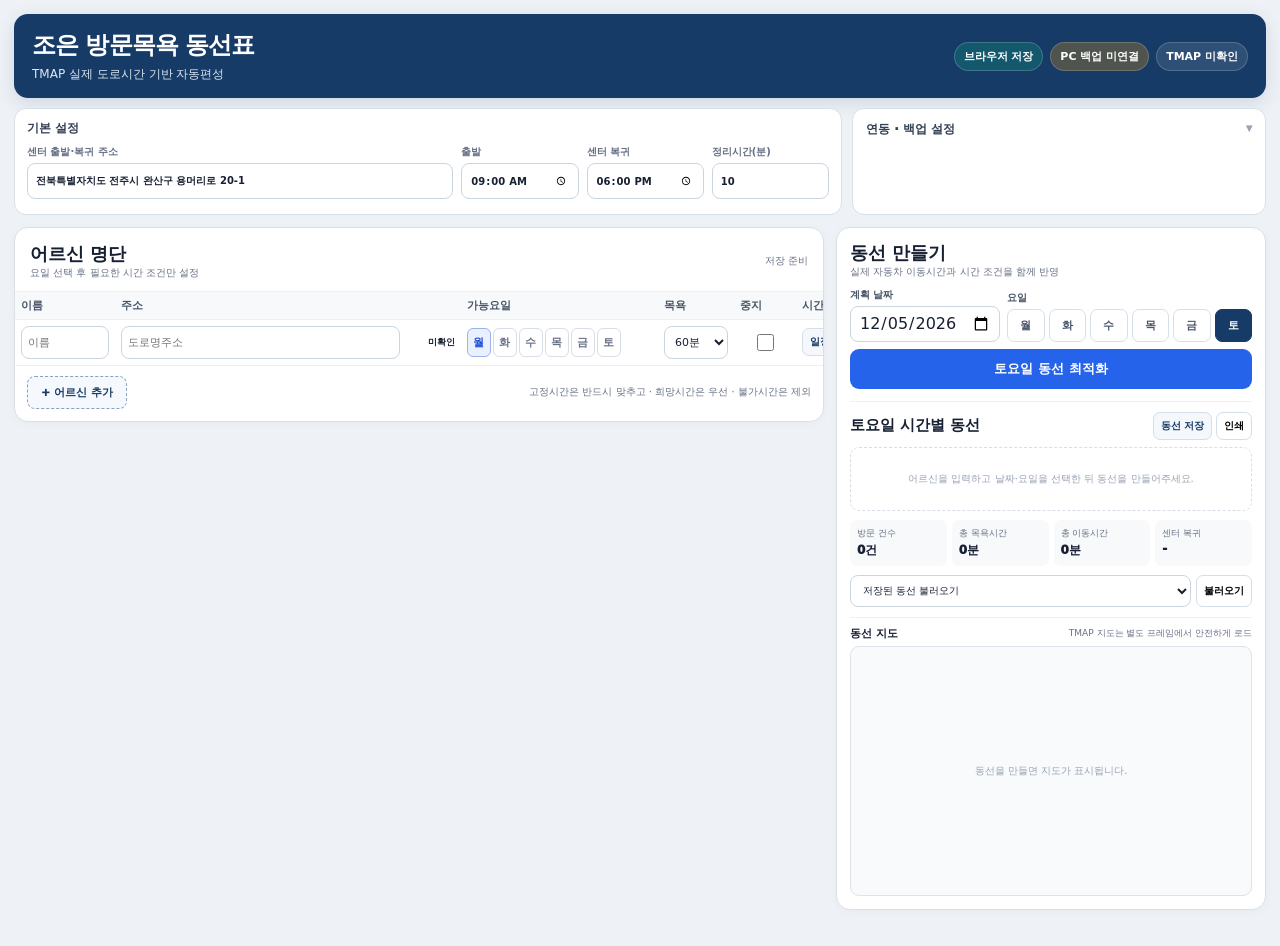
==== commit fde7ef21: "Fix TMAP map rendering with parser-loaded iframe SDK" ====
--- a/bath-route/index.html
+++ b/bath-route/index.html
@@ -5,15 +5,27 @@
 <meta name="viewport" content="width=device-width,initial-scale=1">
 <title>조은 방문목욕 동선표</title>
 <style>
-:root{--bg:#edf1f5;--card:#fff;--text:#172033;--muted:#667085;--line:#d8e0e8;--navy:#173b67;--blue:#2563eb;--green:#087a63;--red:#b42318;--orange:#b45309;--purple:#7e22ce;--soft:#f7f9fc}
-*{box-sizing:border-box}html,body{margin:0;min-width:1180px;background:var(--bg);color:var(--text);font-family:system-ui,-apple-system,"Pretendard","Noto Sans KR",sans-serif}button,input,select{font:inherit}button{cursor:pointer}.app{width:1480px;max-width:calc(100vw - 28px);margin:14px auto 36px}.topbar{display:flex;align-items:center;justify-content:space-between;gap:18px;background:var(--navy);color:#fff;border-radius:14px;padding:15px 18px;box-shadow:0 5px 18px rgba(23,59,103,.14)}.brand h1{font-size:24px;margin:0;letter-spacing:-.04em}.brand p{margin:5px 0 0;font-size:12px;color:#dbe7f3}.statuses{display:flex;gap:7px;align-items:center;flex-wrap:wrap;justify-content:flex-end}.pill{padding:6px 9px;border-radius:999px;font-size:11px;font-weight:900;background:rgba(255,255,255,.1);border:1px solid rgba(255,255,255,.18);white-space:nowrap}.pill.ok{background:rgba(16,185,129,.23)}.pill.warn{background:rgba(245,158,11,.25)}.pill.bad{background:rgba(239,68,68,.24)}.settings{display:grid;grid-template-columns:minmax(560px,1.65fr) minmax(280px,.8fr) minmax(330px,.9fr);gap:10px;margin-top:10px}.box{background:#fff;border:1px solid var(--line);border-radius:12px;padding:10px 11px}.box label{display:block;font-size:10px;color:#475467;font-weight:950;margin-bottom:4px}.row{display:flex;gap:6px;align-items:center}.row input,.row select{width:100%}input,select{min-height:36px;border:1px solid #cbd5df;border-radius:8px;padding:6px 8px;background:#fff;color:var(--text)}input:focus,select:focus{outline:none;border-color:#8aa9e8;box-shadow:0 0 0 3px rgba(37,99,235,.08)}.timegrid{display:grid;grid-template-columns:repeat(5,1fr);gap:5px}.timegrid label{margin:0}.timegrid input{width:100%;font-size:11px}.btn{border:1px solid #ccd6e2;background:#fff;color:#344054;border-radius:8px;padding:8px 10px;font-size:11px;font-weight:900;white-space:nowrap}.btn.primary{background:var(--blue);border-color:var(--blue);color:#fff}.btn.green{background:var(--green);border-color:var(--green);color:#fff}.btn.danger{color:var(--red);border-color:#efc0c0;background:#fff7f7}.backupbox{display:flex;gap:5px;align-items:center;justify-content:flex-end;flex-wrap:wrap}.main{display:grid;grid-template-columns:minmax(0,1.72fr) minmax(430px,.78fr);gap:12px;margin-top:12px;align-items:start}.card{background:#fff;border:1px solid var(--line);border-radius:14px;box-shadow:0 2px 10px rgba(15,23,42,.03)}.cardhead{display:flex;align-items:center;justify-content:space-between;gap:10px;padding:13px 14px 9px}.cardhead h2{margin:0;font-size:18px;letter-spacing:-.025em}.sub{font-size:10px;color:var(--muted);line-height:1.45}.tablewrap{border-top:1px solid #edf1f5;overflow:auto;max-height:690px}table{border-collapse:separate;border-spacing:0;width:100%;min-width:900px}th,td{padding:6px;border-bottom:1px solid #edf1f5;text-align:left;font-size:11px;vertical-align:middle}th{position:sticky;top:0;z-index:3;background:#f7f9fb;color:#475467;font-weight:950}td input,td select{width:100%;min-height:33px;padding:5px 6px;font-size:11px}.namecol{width:92px}.addrcol{width:310px}.dayscol{width:188px}.minscol{width:70px}.pausecol{width:72px}.detailcol{width:82px}.delcol{width:46px}.daychecks{display:flex;gap:2px;white-space:nowrap}.daycheck{position:relative}.daycheck input{position:absolute;opacity:0;pointer-events:none}.daycheck span{display:block;min-width:24px;text-align:center;border:1px solid #d7dee7;border-radius:6px;padding:6px 4px;color:#667085;font-weight:900;background:#fff}.daycheck input:checked+span{background:#e9f0ff;border-color:#9bb3e9;color:#1d4ed8}.addrstatus{font-size:10px;font-weight:900;white-space:nowrap}.addrstatus.ok{color:var(--green)}.addrstatus.bad{color:var(--red)}.addrstatus.wait{color:var(--orange)}.mini{border:1px solid #d5dde7;background:#fff;border-radius:7px;padding:6px 7px;font-size:10px;font-weight:900}.mini.detail{color:var(--navy);background:#f4f8fc}.mini.del{color:var(--red);background:#fff6f6;border-color:#efc1c1}.pausecheck{display:flex;justify-content:center}.pausecheck input{width:17px;height:17px}.tablefoot{display:flex;justify-content:space-between;align-items:center;gap:9px;padding:9px 11px 11px}.add{border:1px dashed #87a2bd;background:#f5f9fd;color:var(--navy);border-radius:8px;padding:8px 13px;font-weight:950;font-size:11px}.help{font-size:10px;color:#667085;text-align:right;line-height:1.45}.right{position:sticky;top:10px}.planbox{padding:13px}.plan-top{display:grid;grid-template-columns:150px 1fr;gap:7px;align-items:end}.plan-top label{font-size:10px;font-weight:900;color:#475467;display:block;margin-bottom:4px}.dayrow{display:grid;grid-template-columns:repeat(6,1fr);gap:4px}.daybtn{border:1px solid #d7e0e9;background:#fff;color:#475467;border-radius:7px;padding:8px 3px;font-weight:950;font-size:11px}.daybtn.active{background:var(--navy);color:#fff;border-color:var(--navy)}.make{width:100%;margin-top:7px;border:0;background:var(--blue);color:#fff;border-radius:9px;padding:11px;font-size:13px;font-weight:950}.make:disabled{opacity:.55;cursor:wait}.progress{display:none;margin-top:7px;background:#eff6ff;color:#1e40af;padding:8px 9px;border-radius:8px;font-size:10px}.alert{display:none;margin-top:7px;border-radius:8px;padding:8px 9px;font-size:10px;line-height:1.45}.alert.info{background:#eff6ff;color:#1e40af}.alert.error{background:#fff1f2;color:#9f1239}.routebar{display:flex;justify-content:space-between;align-items:center;gap:7px;margin-top:11px;padding-top:10px;border-top:1px solid #edf1f5}.routebar strong{font-size:15px}.routeactions{display:flex;gap:4px}.route{margin-top:7px;max-height:430px;overflow:auto;padding-right:3px}.empty{padding:24px 9px;text-align:center;color:#98a2b3;border:1px dashed #d7dee7;border-radius:9px;font-size:10px}.stop{display:grid;grid-template-columns:54px 18px 1fr;gap:5px}.clock{font-size:11px;font-weight:950;color:var(--blue);text-align:right;padding-top:10px}.track{display:flex;flex-direction:column;align-items:center}.dot{width:9px;height:9px;border-radius:50%;background:var(--blue);margin-top:11px;z-index:2}.line{width:2px;background:#d0d5dd;flex:1;min-height:34px}.stop:last-child .line{display:none}.stopbody{border:1px solid #e2e8f0;border-radius:8px;padding:7px 8px;margin-bottom:4px;background:#fff}.stopbody.draggable{cursor:grab}.stopbody.dragging{opacity:.45}.stophead{display:flex;justify-content:space-between;gap:6px;align-items:center}.name{font-weight:950;font-size:11px}.addr{font-size:9px;color:#667085;margin-top:2px;line-height:1.35}.tags{margin-top:4px}.tag{display:inline-block;border-radius:999px;padding:2px 5px;font-size:8px;font-weight:900;margin:0 2px 2px 0}.t60{background:#e8f0ff;color:#1d4ed8}.t40{background:#fff2e2;color:#b45309}.center{background:#eef4fb;color:var(--navy)}.move{background:#ecfdf5;color:#166534}.blocked{background:#fee2e2;color:#991b1b}.pref{background:#f3e8ff;color:#7e22ce}.miss{background:#fff1f2;color:#be123c}.waittag{background:#fef3c7;color:#92400e}.fixed{background:#dbeafe;color:#1e3a8a}.buffer{background:#f1f5f9;color:#475569}.leg{margin:-1px 0 3px 72px;border-left:2px dashed #d0d5dd;padding:3px 6px;color:#667085;font-size:9px}.summary{display:grid;grid-template-columns:repeat(4,1fr);gap:5px;margin-top:7px}.sum{background:#f7f9fb;border-radius:7px;padding:7px}.sum .k{font-size:9px;color:#667085}.sum .v{font-size:12px;font-weight:950;margin-top:2px}.unassigned{display:none;margin-top:8px;border:1px solid #fecaca;background:#fff7f7;border-radius:8px;padding:8px}.unassigned h3{font-size:11px;margin:0 0 5px;color:#991b1b}.unassigned-item{font-size:9px;color:#7f1d1d;margin-top:3px}.mapbox{margin-top:8px;border-top:1px solid #edf1f5;padding-top:8px}.maphead{display:flex;justify-content:space-between;align-items:center;margin-bottom:5px}.maphead strong{font-size:11px}.maphead span{font-size:9px;color:#667085}#map{height:225px;border:1px solid #dce3ea;border-radius:9px;background:#f8fafc;display:flex;align-items:center;justify-content:center;color:#98a2b3;font-size:10px}.historyrow{display:grid;grid-template-columns:1fr auto;gap:5px;margin-top:7px}.historyrow select{width:100%;font-size:10px;min-height:32px}.modalback{position:fixed;inset:0;background:rgba(15,23,42,.45);display:none;align-items:center;justify-content:center;z-index:50}.modalback.open{display:flex}.modal{width:980px;max-height:88vh;overflow:auto;background:#fff;border-radius:14px;box-shadow:0 25px 70px rgba(15,23,42,.28)}.modalhead{display:flex;justify-content:space-between;align-items:center;padding:14px 16px;border-bottom:1px solid #e5eaf0}.modalhead h3{margin:0;font-size:18px}.modalbody{padding:13px 16px}.rulegrid{display:grid;grid-template-columns:54px 70px 110px 160px 1fr 78px;gap:6px;align-items:center;margin-bottom:6px}.rulegrid.head{font-size:10px;color:#667085;font-weight:900}.rulegrid input{min-height:32px;font-size:10px}.rule-day{font-size:12px;font-weight:950}.switchline{display:flex;align-items:center;gap:5px;font-size:10px}.switchline input{width:16px;height:16px;min-height:0}.skipdates{display:grid;grid-template-columns:130px 1fr;gap:8px;margin-top:10px;padding-top:10px;border-top:1px solid #edf1f5;align-items:center}.skipdates label{font-size:11px;font-weight:900}.modalfoot{display:flex;justify-content:flex-end;gap:6px;padding:11px 16px;border-top:1px solid #e5eaf0}.settings-note{font-size:9px;color:#667085;margin-top:4px;line-height:1.4}
-.box-title{font-size:12px;font-weight:950;color:#344054;margin-bottom:8px}.basic-grid{display:grid;grid-template-columns:minmax(280px,2fr) repeat(3,minmax(92px,.55fr));gap:8px;align-items:end}.field{display:block;margin:0}.field span{display:block;font-size:10px;color:#667085;font-weight:900;margin-bottom:4px}.field input{width:100%}.guide-box{display:flex;flex-direction:column;justify-content:center}.guide-list{display:grid;gap:7px;font-size:10px;color:#475467}.guide-list span{display:flex;justify-content:space-between;gap:10px;padding-bottom:6px;border-bottom:1px solid #edf1f5}.guide-list span:last-child{border-bottom:0;padding-bottom:0}.guide-list b{color:var(--navy)}.advanced-box{padding:0;overflow:visible}.advanced-box summary{list-style:none;padding:12px 13px;font-size:12px;font-weight:950;color:#344054;cursor:pointer;display:flex;align-items:center;justify-content:space-between}.advanced-box summary::-webkit-details-marker{display:none}.advanced-box summary:after{content:'▾';color:#98a2b3}.advanced-box[open] summary:after{content:'▴'}.advanced-content{border-top:1px solid #edf1f5;padding:10px 11px 11px}.advanced-content label{display:block}.advanced-content input{width:100%;margin-bottom:8px}.backupbox{justify-content:flex-start}.addresscell{display:grid;grid-template-columns:minmax(0,1fr) auto;gap:7px;align-items:center}.addrstatus{min-width:44px;text-align:right}.cardhead{padding:14px 15px 10px}.tablefoot{padding:10px 12px 12px}.right .cardhead h2{font-size:17px}.routebar{margin-top:12px}.summary{margin-top:9px}.mapbox{margin-top:10px}.historyrow{margin-top:9px}
-@media print{html,body{min-width:0;background:#fff}.app{width:100%;max-width:none;margin:0}.topbar{background:#fff;color:#000;box-shadow:none;border:0;padding:0 0 10px}.brand p,.statuses,.settings,.leftcol,.make,.plan-top,.dayrow,.alert,.progress,.routeactions,.historyrow,.mapbox{display:none!important}.main{display:block;margin:0}.right{position:static;border:0;box-shadow:none}.route{max-height:none;overflow:visible}.stopbody{break-inside:avoid}.summary{grid-template-columns:repeat(4,1fr)}}
+:root{--bg:#eef2f6;--card:#fff;--text:#172033;--muted:#667085;--line:#d8e0e8;--navy:#173b67;--blue:#2563eb;--green:#087a63;--red:#b42318;--orange:#b45309}
+*{box-sizing:border-box}html,body{margin:0;min-width:1180px;background:var(--bg);color:var(--text);font-family:system-ui,-apple-system,"Pretendard","Noto Sans KR",sans-serif}button,input,select{font:inherit}button{cursor:pointer}
+.app{width:1460px;max-width:calc(100vw - 28px);margin:14px auto 36px}.topbar{display:flex;align-items:center;justify-content:space-between;gap:18px;background:var(--navy);color:#fff;border-radius:14px;padding:15px 18px;box-shadow:0 5px 18px rgba(23,59,103,.14)}
+.brand h1{font-size:24px;margin:0;letter-spacing:-.04em}.brand p{margin:5px 0 0;font-size:12px;color:#dbe7f3}.statuses{display:flex;gap:7px;align-items:center;flex-wrap:wrap;justify-content:flex-end}.pill{padding:6px 9px;border-radius:999px;font-size:11px;font-weight:900;background:rgba(255,255,255,.1);border:1px solid rgba(255,255,255,.18);white-space:nowrap}.pill.ok{background:rgba(16,185,129,.23)}.pill.warn{background:rgba(245,158,11,.25)}.pill.bad{background:rgba(239,68,68,.24)}
+.settings{display:grid;grid-template-columns:minmax(620px,1.8fr) minmax(330px,.9fr);gap:10px;margin-top:10px}.box{background:#fff;border:1px solid var(--line);border-radius:12px;padding:11px 12px}.box-title{font-size:12px;font-weight:950;color:#344054;margin-bottom:8px}.basic-grid{display:grid;grid-template-columns:minmax(300px,2fr) repeat(3,minmax(92px,.55fr));gap:8px;align-items:end}.field{display:block}.field span,.box label{display:block;font-size:10px;color:#667085;font-weight:900;margin-bottom:4px}input,select{width:100%;min-height:36px;border:1px solid #cbd5df;border-radius:8px;padding:6px 8px;background:#fff;color:var(--text)}input:focus,select:focus{outline:none;border-color:#8aa9e8;box-shadow:0 0 0 3px rgba(37,99,235,.08)}
+.advanced{padding:0}.advanced summary{list-style:none;padding:12px 13px;font-size:12px;font-weight:950;color:#344054;cursor:pointer;display:flex;justify-content:space-between}.advanced summary::-webkit-details-marker{display:none}.advanced summary:after{content:'▾';color:#98a2b3}.advanced[open] summary:after{content:'▴'}.advanced-body{border-top:1px solid #edf1f5;padding:10px 11px 11px}.backupbox{display:flex;gap:5px;flex-wrap:wrap}.btn{border:1px solid #ccd6e2;background:#fff;color:#344054;border-radius:8px;padding:8px 10px;font-size:11px;font-weight:900}.btn.primary{background:var(--blue);border-color:var(--blue);color:#fff}.btn.danger{color:var(--red);border-color:#efc0c0;background:#fff7f7}
+.main{display:grid;grid-template-columns:minmax(0,1.72fr) minmax(430px,.78fr);gap:12px;margin-top:12px;align-items:start}.card{background:#fff;border:1px solid var(--line);border-radius:14px;box-shadow:0 2px 10px rgba(15,23,42,.03)}.cardhead{display:flex;align-items:center;justify-content:space-between;gap:10px;padding:14px 15px 10px}.cardhead h2{margin:0;font-size:18px}.sub{font-size:10px;color:var(--muted);line-height:1.45}
+.tablewrap{border-top:1px solid #edf1f5;overflow:auto;max-height:700px}table{border-collapse:separate;border-spacing:0;width:100%;min-width:920px}th,td{padding:6px;border-bottom:1px solid #edf1f5;text-align:left;font-size:11px;vertical-align:middle}th{position:sticky;top:0;z-index:3;background:#f7f9fb;color:#475467;font-weight:950}td input,td select{min-height:33px;padding:5px 6px;font-size:11px}.namecol{width:95px}.addrcol{width:330px}.dayscol{width:188px}.minscol{width:72px}.pausecol{width:60px}.detailcol{width:84px}.delcol{width:48px}.addresscell{display:grid;grid-template-columns:minmax(0,1fr) 48px;gap:7px;align-items:center}.addrstatus{font-size:9px;font-weight:900;text-align:right}.addrstatus.ok{color:var(--green)}.addrstatus.bad{color:var(--red)}.addrstatus.wait{color:var(--orange)}
+.daychecks{display:flex;gap:2px}.daycheck{position:relative}.daycheck input{position:absolute;opacity:0;pointer-events:none}.daycheck span{display:block;min-width:24px;text-align:center;border:1px solid #d7dee7;border-radius:6px;padding:6px 4px;color:#667085;font-weight:900;background:#fff}.daycheck input:checked+span{background:#e9f0ff;border-color:#9bb3e9;color:#1d4ed8}.pausecheck{display:flex;justify-content:center}.pausecheck input{width:17px;height:17px;min-height:0}.mini{border:1px solid #d5dde7;background:#fff;border-radius:7px;padding:6px 7px;font-size:10px;font-weight:900}.mini.detail{color:var(--navy);background:#f4f8fc}.mini.del{color:var(--red);background:#fff6f6;border-color:#efc1c1}.tablefoot{display:flex;justify-content:space-between;align-items:center;gap:9px;padding:10px 12px 12px}.add{border:1px dashed #87a2bd;background:#f5f9fd;color:var(--navy);border-radius:8px;padding:8px 13px;font-weight:950;font-size:11px}
+.right{position:sticky;top:10px}.planbox{padding:13px}.plan-top{display:grid;grid-template-columns:150px 1fr;gap:7px;align-items:end}.plan-top label{font-size:10px;font-weight:900;color:#475467;display:block;margin-bottom:4px}.dayrow{display:grid;grid-template-columns:repeat(6,1fr);gap:4px}.daybtn{border:1px solid #d7e0e9;background:#fff;color:#475467;border-radius:7px;padding:8px 3px;font-weight:950;font-size:11px}.daybtn.active{background:var(--navy);color:#fff;border-color:var(--navy)}.make{width:100%;margin-top:7px;border:0;background:var(--blue);color:#fff;border-radius:9px;padding:11px;font-size:13px;font-weight:950}.make:disabled{opacity:.55;cursor:wait}.progress{display:none;margin-top:7px;background:#eff6ff;color:#1e40af;padding:8px 9px;border-radius:8px;font-size:10px}.alert{display:none;margin-top:7px;border-radius:8px;padding:8px 9px;font-size:10px;line-height:1.45}.alert.info{background:#eff6ff;color:#1e40af}.alert.error{background:#fff1f2;color:#9f1239}
+.routebar{display:flex;justify-content:space-between;align-items:center;gap:7px;margin-top:12px;padding-top:10px;border-top:1px solid #edf1f5}.routebar strong{font-size:15px}.routeactions{display:flex;gap:4px}.route{margin-top:7px;max-height:430px;overflow:auto;padding-right:3px}.empty{padding:24px 9px;text-align:center;color:#98a2b3;border:1px dashed #d7dee7;border-radius:9px;font-size:10px}.stop{display:grid;grid-template-columns:54px 18px 1fr;gap:5px}.clock{font-size:11px;font-weight:950;color:var(--blue);text-align:right;padding-top:10px}.track{display:flex;flex-direction:column;align-items:center}.dot{width:9px;height:9px;border-radius:50%;background:var(--blue);margin-top:11px;z-index:2}.line{width:2px;background:#d0d5dd;flex:1;min-height:34px}.stop:last-child .line{display:none}.stopbody{border:1px solid #e2e8f0;border-radius:8px;padding:7px 8px;margin-bottom:4px;background:#fff}.stophead{display:flex;justify-content:space-between;gap:6px;align-items:center}.name{font-weight:950;font-size:11px}.addr{font-size:9px;color:#667085;margin-top:2px;line-height:1.35}.leg{margin:-1px 0 3px 72px;border-left:2px dashed #d0d5dd;padding:3px 6px;color:#667085;font-size:9px}.tag{display:inline-block;border-radius:999px;padding:2px 5px;font-size:8px;font-weight:900;margin:4px 2px 0 0}.t60{background:#e8f0ff;color:#1d4ed8}.t40{background:#fff2e2;color:#b45309}.center{background:#eef4fb;color:var(--navy)}.move{background:#ecfdf5;color:#166534}.blocked{background:#fee2e2;color:#991b1b}.pref{background:#f3e8ff;color:#7e22ce}.miss{background:#fff1f2;color:#be123c}.fixed{background:#dbeafe;color:#1e3a8a}.waittag{background:#fef3c7;color:#92400e}.buffer{background:#f1f5f9;color:#475569}
+.summary{display:grid;grid-template-columns:repeat(4,1fr);gap:5px;margin-top:9px}.sum{background:#f7f9fb;border-radius:7px;padding:7px}.sum .k{font-size:9px;color:#667085}.sum .v{font-size:12px;font-weight:950;margin-top:2px}.unassigned{display:none;margin-top:8px;border:1px solid #fecaca;background:#fff7f7;border-radius:8px;padding:8px}.unassigned h3{font-size:11px;margin:0 0 5px;color:#991b1b}.unassigned-item{font-size:9px;color:#7f1d1d;margin-top:3px}.historyrow{display:grid;grid-template-columns:1fr auto;gap:5px;margin-top:9px}.historyrow select{font-size:10px;min-height:32px}
+.mapbox{margin-top:10px;border-top:1px solid #edf1f5;padding-top:8px}.maphead{display:flex;justify-content:space-between;align-items:center;margin-bottom:5px}.maphead strong{font-size:11px}.maphead span{font-size:9px;color:#667085}#map{height:250px;border:1px solid #dce3ea;border-radius:9px;background:#f8fafc;overflow:hidden;display:flex;align-items:center;justify-content:center;color:#98a2b3;font-size:10px}#map iframe{width:100%;height:100%;border:0;display:block}
+.modalback{position:fixed;inset:0;background:rgba(15,23,42,.45);display:none;align-items:center;justify-content:center;z-index:50}.modalback.open{display:flex}.modal{width:980px;max-height:88vh;overflow:auto;background:#fff;border-radius:14px;box-shadow:0 25px 70px rgba(15,23,42,.28)}.modalhead{display:flex;justify-content:space-between;align-items:center;padding:14px 16px;border-bottom:1px solid #e5eaf0}.modalhead h3{margin:0;font-size:18px}.modalbody{padding:13px 16px}.rulegrid{display:grid;grid-template-columns:54px 70px 110px 160px 1fr 78px;gap:6px;align-items:center;margin-bottom:6px}.rulegrid.head{font-size:10px;color:#667085;font-weight:900}.rulegrid input{min-height:32px;font-size:10px}.rule-day{font-size:12px;font-weight:950}.switchline{display:flex;align-items:center;gap:5px;font-size:10px}.switchline input{width:16px;height:16px;min-height:0}.skipdates{display:grid;grid-template-columns:130px 1fr;gap:8px;margin-top:10px;padding-top:10px;border-top:1px solid #edf1f5;align-items:center}.modalfoot{display:flex;justify-content:flex-end;gap:6px;padding:11px 16px;border-top:1px solid #e5eaf0}
+@media print{html,body{min-width:0;background:#fff}.app{width:100%;max-width:none;margin:0}.topbar{background:#fff;color:#000;box-shadow:none;border:0;padding:0 0 10px}.brand p,.statuses,.settings,.leftcol,.make,.plan-top,.dayrow,.alert,.progress,.routeactions,.historyrow,.mapbox{display:none!important}.main{display:block;margin:0}.right{position:static;border:0;box-shadow:none}.route{max-height:none;overflow:visible}.summary{grid-template-columns:repeat(4,1fr)}}
 </style>
 </head>
 <body>
 <div class="app">
-<section class="topbar"><div class="brand"><h1>조은 방문목욕 동선표</h1><p>TMAP 기반 방문목욕 동선 자동편성</p></div><div class="statuses"><span class="pill" id="dbPill">저장 확인중</span><span class="pill warn" id="backupPill">PC 백업 미연결</span><span class="pill" id="tmapPill">TMAP 미확인</span></div></section>
+<section class="topbar"><div class="brand"><h1>조은 방문목욕 동선표</h1><p>TMAP 실제 도로시간 기반 자동편성</p></div><div class="statuses"><span class="pill" id="dbPill">저장 확인중</span><span class="pill warn" id="backupPill">PC 백업 미연결</span><span class="pill" id="tmapPill">TMAP 미확인</span></div></section>
+
 <section class="settings">
   <div class="box">
     <div class="box-title">기본 설정</div>
@@ -24,33 +36,50 @@
       <label class="field"><span>정리시간(분)</span><input id="bufferMins" type="number" min="0" max="60"></label>
     </div>
   </div>
-  <div class="box guide-box">
-    <div class="box-title">동선 기준</div>
-    <div class="guide-list"><span>고정시간 <b>반드시 맞춤</b></span><span>희망시간 <b>우선 배치</b></span><span>불가시간 <b>방문 제외</b></span></div>
-  </div>
-  <details class="box advanced-box">
+  <details class="box advanced">
     <summary>연동 · 백업 설정</summary>
-    <div class="advanced-content">
+    <div class="advanced-body">
       <label>TMAP AppKey<input id="appKey" type="password" placeholder="AppKey 입력"></label>
       <div class="backupbox"><button class="btn primary" id="connectBackup">PC 백업 연결</button><button class="btn" id="restoreBackup">백업 불러오기</button><button class="btn" id="downloadBackup">백업 다운로드</button></div>
     </div>
   </details>
 </section>
-<main class="main"><section class="card leftcol"><div class="cardhead"><div><h2>어르신 명단</h2><div class="sub">명단은 한 번만 등록하고, 필요한 시간 조건만 별도로 설정</div></div><div class="sub" id="saveText">저장 준비</div></div><div class="tablewrap"><table><thead><tr><th class="namecol">이름</th><th class="addrcol">주소</th><th class="dayscol">가능요일</th><th class="minscol">목욕</th><th class="pausecol">중지</th><th class="detailcol">시간 설정</th><th class="delcol"></th></tr></thead><tbody id="rows"></tbody></table></div><div class="tablefoot"><button class="add" id="add">+ 어르신 추가</button><div class="help">고정 = 반드시 맞춤 · 희망 = 우선 배치 · 불가 = 방문 제외</div></div></section><aside class="card right"><div class="planbox"><div class="cardhead" style="padding:0 0 8px"><div><h2>동선 만들기</h2><div class="sub">날짜와 요일을 선택하면 실제 도로시간 기준으로 자동 편성</div></div></div><div class="plan-top"><div><label>계획 날짜</label><input id="planDate" type="date" style="width:100%"></div><div><label>요일</label><div class="dayrow" id="days"></div></div></div><button class="make" id="make">월요일 동선 최적화</button><div class="progress" id="progress"></div><div class="alert info" id="info"></div><div class="alert error" id="error"></div><div class="routebar"><strong id="routeTitle">월요일 시간별 동선</strong><div class="routeactions"><button class="mini detail" id="savePlan">동선 저장</button><button class="mini" id="printPlan">인쇄</button></div></div><div class="route empty" id="route">어르신을 입력하고 날짜·요일을 선택한 뒤 동선을 만들어주세요.</div><div class="summary"><div class="sum"><div class="k">방문 건수</div><div class="v" id="sumCases">0건</div></div><div class="sum"><div class="k">총 목욕시간</div><div class="v" id="sumService">0분</div></div><div class="sum"><div class="k">총 이동시간</div><div class="v" id="sumTravel">0분</div></div><div class="sum"><div class="k">센터 복귀</div><div class="v" id="sumEnd">-</div></div></div><div class="unassigned" id="unassigned"><h3 id="unassignedTitle">미배정</h3><div id="unassignedList"></div></div><div class="historyrow"><select id="historySelect"><option value="">저장된 동선 불러오기</option></select><button class="mini" id="loadHistory">불러오기</button></div><div class="mapbox"><div class="maphead"><strong>동선 지도</strong><span>번호 순서대로 표시</span></div><div id="map">동선을 만들면 지도가 표시됩니다.</div></div></div></aside></main></div>
-<div class="modalback" id="scheduleModal"><div class="modal"><div class="modalhead"><h3 id="modalTitle">요일별 일정 설정</h3><button class="btn" id="closeModal">닫기</button></div><div class="modalbody"><div class="rulegrid head"><div>요일</div><div>사용</div><div>고정시간</div><div>희망시간대</div><div>불가시간</div><div>요일중지</div></div><div id="ruleRows"></div><div class="skipdates"><label>일시 제외 날짜</label><input id="skipDates" placeholder="예: 2026-08-21, 2026-08-28"><div></div><div class="sub">해당 날짜에만 자동으로 제외됩니다. 여러 날짜는 쉼표로 구분하세요.</div></div></div><div class="modalfoot"><button class="btn primary" id="saveRules">저장</button></div></div></div>
+
+<main class="main">
+<section class="card leftcol">
+  <div class="cardhead"><div><h2>어르신 명단</h2><div class="sub">요일 선택 후 필요한 시간 조건만 설정</div></div><div class="sub" id="saveText">저장 준비</div></div>
+  <div class="tablewrap"><table><thead><tr><th class="namecol">이름</th><th class="addrcol">주소</th><th class="dayscol">가능요일</th><th class="minscol">목욕</th><th class="pausecol">중지</th><th class="detailcol">시간 설정</th><th class="delcol"></th></tr></thead><tbody id="rows"></tbody></table></div>
+  <div class="tablefoot"><button class="add" id="add">+ 어르신 추가</button><div class="sub">고정시간은 반드시 맞추고 · 희망시간은 우선 · 불가시간은 제외</div></div>
+</section>
+
+<aside class="card right"><div class="planbox">
+  <div class="cardhead" style="padding:0 0 8px"><div><h2>동선 만들기</h2><div class="sub">실제 자동차 이동시간과 시간 조건을 함께 반영</div></div></div>
+  <div class="plan-top"><div><label>계획 날짜</label><input id="planDate" type="date"></div><div><label>요일</label><div class="dayrow" id="days"></div></div></div>
+  <button class="make" id="make">월요일 동선 최적화</button>
+  <div class="progress" id="progress"></div><div class="alert info" id="info"></div><div class="alert error" id="error"></div>
+  <div class="routebar"><strong id="routeTitle">월요일 시간별 동선</strong><div class="routeactions"><button class="mini detail" id="savePlan">동선 저장</button><button class="mini" id="printPlan">인쇄</button></div></div>
+  <div class="route empty" id="route">어르신을 입력하고 날짜·요일을 선택한 뒤 동선을 만들어주세요.</div>
+  <div class="summary"><div class="sum"><div class="k">방문 건수</div><div class="v" id="sumCases">0건</div></div><div class="sum"><div class="k">총 목욕시간</div><div class="v" id="sumService">0분</div></div><div class="sum"><div class="k">총 이동시간</div><div class="v" id="sumTravel">0분</div></div><div class="sum"><div class="k">센터 복귀</div><div class="v" id="sumEnd">-</div></div></div>
+  <div class="unassigned" id="unassigned"><h3 id="unassignedTitle">미배정</h3><div id="unassignedList"></div></div>
+  <div class="historyrow"><select id="historySelect"><option value="">저장된 동선 불러오기</option></select><button class="mini" id="loadHistory">불러오기</button></div>
+  <div class="mapbox"><div class="maphead"><strong>동선 지도</strong><span>TMAP 지도는 별도 프레임에서 안전하게 로드</span></div><div id="map">동선을 만들면 지도가 표시됩니다.</div></div>
+</div></aside>
+</main>
+</div>
+
+<div class="modalback" id="scheduleModal"><div class="modal"><div class="modalhead"><h3 id="modalTitle">요일별 일정 설정</h3><button class="btn" id="closeModal">닫기</button></div><div class="modalbody"><div class="rulegrid head"><div>요일</div><div>사용</div><div>고정시간</div><div>희망시간대</div><div>불가시간</div><div>요일중지</div></div><div id="ruleRows"></div><div class="skipdates"><label>일시 제외 날짜</label><input id="skipDates" placeholder="예: 2026-08-21, 2026-08-28"></div></div><div class="modalfoot"><button class="btn primary" id="saveRules">저장</button></div></div></div>
+
 <script>
-const WEEK=['월','화','수','목','금','토'];
-const WEEK_JS={0:null,1:'월',2:'화',3:'수',4:'목',5:'금',6:'토'};
+const WEEK=['월','화','수','목','금','토'], WEEK_JS={0:null,1:'월',2:'화',3:'수',4:'목',5:'금',6:'토'};
 const DEFAULT_CENTER='전북특별자치도 전주시 완산구 용머리로 20-1';
-const DB_NAME='joeunBathRoutePCDB';const DB_VERSION=3;
-const OLD_DATA_KEY='joeun_bath_route_clients_v3',OLD_SET_KEY='joeun_bath_route_settings_v3';
-let db=null,state=null,selectedDay='월',editingClientId=null,backupHandle=null,saveTimer=null,fileTimer=null,currentPlan=null,lastMatrix=null,mapInstance=null,mapObjects=[],tmapSdkPromise=null;
-const $=id=>document.getElementById(id),rows=$('rows');
+const DB_NAME='joeunBathRoutePCDB', DB_VERSION=3, OLD_DATA_KEY='joeun_bath_route_clients_v3', OLD_SET_KEY='joeun_bath_route_settings_v3';
+let db=null,state=null,selectedDay='월',editingClientId=null,backupHandle=null,saveTimer=null,fileTimer=null,currentPlan=null,lastMatrix=null;
+const legMemo=new Map(), $=id=>document.getElementById(id), rows=$('rows');
 const esc=s=>String(s??'').replaceAll('&','&amp;').replaceAll('<','&lt;').replaceAll('>','&gt;').replaceAll('"','&quot;');
 const now=()=>{const d=new Date();return String(d.getHours()).padStart(2,'0')+':'+String(d.getMinutes()).padStart(2,'0')};
 const uid=()=>Date.now().toString(36)+Math.random().toString(36).slice(2,8);
+const todayISO=()=>{const d=new Date();return d.getFullYear()+'-'+String(d.getMonth()+1).padStart(2,'0')+'-'+String(d.getDate()).padStart(2,'0')};
 function blankRule(enabled=false){return{enabled,fixed:'',preferred:'',blocked:'',paused:false}}
-function todayISO(){const d=new Date();return d.getFullYear()+'-'+String(d.getMonth()+1).padStart(2,'0')+'-'+String(d.getDate()).padStart(2,'0')}
 function blankState(){return{version:3,updatedAt:new Date().toISOString(),clients:[],settings:{centerAddress:DEFAULT_CENTER,appKey:'',startTime:'09:00',endTime:'18:00',bufferMins:10,planDate:todayISO()},history:[]}}
 function normalizeClient(c={}){const rules={};for(const d of WEEK){const old=c.dayRules?.[d]||{};rules[d]={...blankRule((c.days||[]).includes(d)),...old};if(!c.dayRules&&rules[d].enabled){if(c.preferred)rules[d].preferred=c.preferred;if(c.blocked)rules[d].blocked=c.blocked;if(c.wish==='오전'&&!rules[d].preferred)rules[d].preferred='09:00-12:00';if(c.wish==='오후'&&!rules[d].preferred)rules[d].preferred='13:00-17:00'}}return{id:c.id||uid(),name:c.name||'',address:c.address||'',mins:Number(c.mins)===40?40:60,paused:!!c.paused,dayRules:rules,skipDates:Array.isArray(c.skipDates)?c.skipDates:[]}}
 function normalizeState(s){const out=blankState();if(s&&Array.isArray(s.clients))out.clients=s.clients.map(normalizeClient);if(s?.settings)out.settings={...out.settings,...s.settings,bufferMins:Number(s.settings.bufferMins??10)};delete out.settings.lunchStart;delete out.settings.lunchEnd;if(Array.isArray(s?.history))out.history=s.history;out.updatedAt=s?.updatedAt||s?.savedAt||new Date().toISOString();return out}
@@ -61,54 +90,78 @@
 async function loadInitialState(){let s=await idbGet('state','main').catch(()=>null);if(!s){let oldClients=[],oldSettings={};try{oldClients=JSON.parse(localStorage.getItem(OLD_DATA_KEY)||'[]')}catch(e){}try{oldSettings=JSON.parse(localStorage.getItem(OLD_SET_KEY)||'{}')}catch(e){}if(oldClients.length||oldSettings.appKey||oldSettings.centerAddress)s={clients:oldClients,settings:oldSettings}}return normalizeState(s||blankState())}
 function readRowsIntoState(){for(const tr of rows.querySelectorAll('tr')){const c=state.clients.find(x=>x.id===tr.dataset.id);if(!c)continue;c.name=tr.querySelector('.n').value.trim();c.address=tr.querySelector('.a').value.trim();c.mins=Number(tr.querySelector('.m').value)||60;c.paused=tr.querySelector('.pause').checked;for(const cb of tr.querySelectorAll('.day-cb'))c.dayRules[cb.value].enabled=cb.checked}}
 function pullSettings(){state.settings.centerAddress=$('centerAddress').value.trim()||DEFAULT_CENTER;state.settings.appKey=$('appKey').value.trim();state.settings.startTime=$('startTime').value||'09:00';state.settings.endTime=$('endTime').value||'18:00';state.settings.bufferMins=Math.max(0,Number($('bufferMins').value)||0);state.settings.planDate=$('planDate').value||todayISO()}
-async function saveState(){readRowsIntoState();pullSettings();state.updatedAt=new Date().toISOString();try{await idbPut('state','main',state);$('dbPill').textContent='브라우저 저장 '+now();$('dbPill').className='pill ok';$('saveText').textContent='저장됨 '+now()}catch(e){console.error(e);$('dbPill').textContent='저장 오류';$('dbPill').className='pill bad'}queueFileWrite();renderHistory()}
+async function saveState(){readRowsIntoState();pullSettings();state.updatedAt=new Date().toISOString();try{await idbPut('state','main',state);$('dbPill').textContent='브라우저 저장 '+now();$('dbPill').className='pill ok';$('saveText').textContent='저장됨 '+now()}catch(e){$('dbPill').textContent='저장 오류';$('dbPill').className='pill bad'}queueFileWrite();renderHistory()}
 function queueSave(){clearTimeout(saveTimer);saveTimer=setTimeout(saveState,200)}
-function addClientRow(c){const tr=document.createElement('tr');tr.dataset.id=c.id;tr.innerHTML=`<td><input class="n" value="${esc(c.name)}" placeholder="이름"></td><td><div class="addresscell"><input class="a" value="${esc(c.address)}" placeholder="도로명주소"><span class="addrstatus" id="st_${c.id}">미확인</span></div></td><td><div class="daychecks">${WEEK.map(d=>`<label class="daycheck"><input class="day-cb" type="checkbox" value="${d}" ${c.dayRules[d]?.enabled?'checked':''}><span>${d}</span></label>`).join('')}</div></td><td><select class="m"><option value="60" ${c.mins===60?'selected':''}>60분</option><option value="40" ${c.mins===40?'selected':''}>40분</option></select></td><td><label class="pausecheck"><input class="pause" type="checkbox" ${c.paused?'checked':''}></label></td><td><button class="mini detail scheduleBtn">일정 설정</button></td><td><button class="mini del delBtn">삭제</button></td>`;tr.querySelectorAll('input,select').forEach(el=>{el.addEventListener('input',queueSave);el.addEventListener('change',queueSave)});tr.querySelector('.a').addEventListener('blur',()=>validateAddress(c.id));tr.querySelector('.scheduleBtn').onclick=()=>openRules(c.id);tr.querySelector('.delBtn').onclick=()=>{if(!confirm('이 어르신을 삭제할까요?'))return;state.clients=state.clients.filter(x=>x.id!==c.id);tr.remove();queueSave()};rows.appendChild(tr)}
+function addClientRow(c){const tr=document.createElement('tr');tr.dataset.id=c.id;tr.innerHTML=`<td><input class="n" value="${esc(c.name)}" placeholder="이름"></td><td><div class="addresscell"><input class="a" value="${esc(c.address)}" placeholder="도로명주소"><span class="addrstatus" id="st_${c.id}">미확인</span></div></td><td><div class="daychecks">${WEEK.map(d=>`<label class="daycheck"><input class="day-cb" type="checkbox" value="${d}" ${c.dayRules[d]?.enabled?'checked':''}><span>${d}</span></label>`).join('')}</div></td><td><select class="m"><option value="60" ${c.mins===60?'selected':''}>60분</option><option value="40" ${c.mins===40?'selected':''}>40분</option></select></td><td><label class="pausecheck"><input class="pause" type="checkbox" ${c.paused?'checked':''}></label></td><td><button class="mini detail scheduleBtn">일정 설정</button></td><td><button class="mini del delBtn">삭제</button></td>`;tr.querySelectorAll('input,select').forEach(el=>{el.addEventListener('input',queueSave);el.addEventListener('change',queueSave)});tr.querySelector('.a').addEventListener('blur',()=>validateAddress(c.id));tr.querySelector('.scheduleBtn').onclick=()=>openRules(c.id);tr.querySelector('.delBtn').onclick=()=>{if(confirm('이 어르신을 삭제할까요?')){state.clients=state.clients.filter(x=>x.id!==c.id);tr.remove();queueSave()}};rows.appendChild(tr)}
 function renderState(){const s=state.settings;$('centerAddress').value=s.centerAddress||DEFAULT_CENTER;$('appKey').value=s.appKey||'';$('startTime').value=s.startTime||'09:00';$('endTime').value=s.endTime||'18:00';$('bufferMins').value=Number(s.bufferMins??10);$('planDate').value=s.planDate||todayISO();rows.innerHTML='';if(!state.clients.length)state.clients.push(normalizeClient({dayRules:{월:{enabled:true}}}));state.clients.forEach(addClientRow);$('tmapPill').textContent=s.appKey?'TMAP 키 저장됨':'TMAP 미확인';$('tmapPill').className='pill';renderHistory()}
-function showInfo(t){$('info').style.display='block';$('info').textContent=t;setTimeout(()=>{$('info').style.display='none'},4200)}function showError(t){$('error').style.display='block';$('error').textContent=t}function hideError(){$('error').style.display='none'}function progress(t){$('progress').style.display=t?'block':'none';$('progress').textContent=t||''}
-['centerAddress','appKey','startTime','endTime','bufferMins','planDate'].forEach(id=>{$(id).addEventListener('input',queueSave);$(id).addEventListener('change',queueSave)});$('planDate').addEventListener('change',()=>{const d=WEEK_JS[new Date($('planDate').value+'T12:00:00').getDay()];if(d){selectedDay=d;[...$('days').children].forEach(x=>x.classList.toggle('active',x.textContent===d));$('make').textContent=d+'요일 동선 최적화';$('routeTitle').textContent=d+'요일 시간별 동선'}});$('add').onclick=()=>{const c=normalizeClient({dayRules:{[selectedDay]:{enabled:true}}});state.clients.push(c);addClientRow(c);queueSave()};
+function showInfo(t){$('info').style.display='block';$('info').textContent=t;setTimeout(()=>{$('info').style.display='none'},3800)}function showError(t){$('error').style.display='block';$('error').textContent=t}function hideError(){$('error').style.display='none'}function progress(t){$('progress').style.display=t?'block':'none';$('progress').textContent=t||''}
+['centerAddress','appKey','startTime','endTime','bufferMins','planDate'].forEach(id=>{$(id).addEventListener('input',queueSave);$(id).addEventListener('change',queueSave)});
+$('add').onclick=()=>{const c=normalizeClient({dayRules:{[selectedDay]:{enabled:true}}});state.clients.push(c);addClientRow(c);queueSave()};
 function openRules(id){readRowsIntoState();const c=state.clients.find(x=>x.id===id);if(!c)return;editingClientId=id;$('modalTitle').textContent=(c.name||'어르신')+' · 요일별 일정 설정';$('ruleRows').innerHTML='';for(const d of WEEK){const r=c.dayRules[d]||blankRule();const div=document.createElement('div');div.className='rulegrid';div.dataset.day=d;div.innerHTML=`<div class="rule-day">${d}</div><label class="switchline"><input class="re" type="checkbox" ${r.enabled?'checked':''}>사용</label><input class="rf" type="time" value="${esc(r.fixed)}"><input class="rp" value="${esc(r.preferred)}" placeholder="10:00-12:00"><input class="rb" value="${esc(r.blocked)}" placeholder="09:00-11:00 / 14:00-15:30"><label class="switchline"><input class="rpa" type="checkbox" ${r.paused?'checked':''}>중지</label>`;$('ruleRows').appendChild(div)}$('skipDates').value=(c.skipDates||[]).join(', ');$('scheduleModal').classList.add('open')}
 $('closeModal').onclick=()=>$('scheduleModal').classList.remove('open');$('scheduleModal').addEventListener('click',e=>{if(e.target===$('scheduleModal'))$('scheduleModal').classList.remove('open')});$('saveRules').onclick=()=>{const c=state.clients.find(x=>x.id===editingClientId);if(!c)return;for(const rr of $('ruleRows').children){const d=rr.dataset.day;c.dayRules[d]={enabled:rr.querySelector('.re').checked,fixed:rr.querySelector('.rf').value,preferred:rr.querySelector('.rp').value.trim(),blocked:rr.querySelector('.rb').value.trim(),paused:rr.querySelector('.rpa').checked}}c.skipDates=$('skipDates').value.split(',').map(x=>x.trim()).filter(Boolean);renderState();$('scheduleModal').classList.remove('open');queueSave()};
-function hm(s){if(!s)return null;const m=String(s).match(/^(\d{1,2}):(\d{2})$/);if(!m)return null;return Number(m[1])*60+Number(m[2])}function hmText(v){return String(Math.floor(v/60)).padStart(2,'0')+':'+String(v%60).padStart(2,'0')}
+function hm(s){if(!s)return null;const m=String(s).match(/^(\d{1,2}):(\d{2})$/);return m?Number(m[1])*60+Number(m[2]):null}function hmText(v){return String(Math.floor(v/60)).padStart(2,'0')+':'+String(v%60).padStart(2,'0')}
 function parseRange(text){if(!text)return null;const m=String(text).trim().match(/^(\d{1,2})(?::(\d{2}))?\s*[-~]\s*(\d{1,2})(?::(\d{2}))?$/);if(!m)return null;const a=Number(m[1])*60+Number(m[2]||0),b=Number(m[3])*60+Number(m[4]||0);return b>a?[a,b]:null}
-function parseBlocks(text){if(!text)return[];const out=[];for(const part of String(text).split(/[\/,\n]+/)){const r=parseRange(part);if(r)out.push(r)}return out.sort((a,b)=>a[0]-b[0])}
-function serviceBlocks(rule){return parseBlocks(rule.blocked)}
+function parseBlocks(text){if(!text)return[];return String(text).split(/[\/,\n]+/).map(parseRange).filter(Boolean).sort((a,b)=>a[0]-b[0])}
 function avoidBlocks(start,mins,blocks){let s=start;for(let g=0;g<30;g++){let moved=false;for(const[a,b]of blocks){if(s<b&&s+mins>a){s=b;moved=true;break}}if(!moved)break}return s}
-function travelArrival(clock,tr){return clock+tr}
-function evaluateVisit(clock,tr,c,rule){const arrival=travelArrival(clock,tr),blocks=serviceBlocks(rule),endLimit=hm(state.settings.endTime)||1080,pref=parseRange(rule.preferred),fixed=hm(rule.fixed);let start,withinPref=true;if(fixed!=null){if(arrival>fixed)return{feasible:false,reason:'고정시간 '+rule.fixed+' 도착 불가'};start=fixed;for(const[a,b]of blocks)if(start<b&&start+c.mins>a)return{feasible:false,reason:'고정시간이 불가시간과 겹침'};if(start+c.mins>endLimit)return{feasible:false,reason:'센터 복귀 마감 전 처리 불가'}}else{start=avoidBlocks(arrival,c.mins,blocks);if(pref&&start<pref[0]){const p=avoidBlocks(pref[0],c.mins,blocks);if(p+c.mins<=pref[1])start=p}withinPref=!pref||(start>=pref[0]&&start+c.mins<=pref[1]);if(start+c.mins>endLimit)return{feasible:false,reason:'운행 마감시간 이전 방문 불가'}}const wait=Math.max(0,start-arrival),miss=pref&&!withinPref;return{feasible:true,arrival,start,wait,withinPref,miss,ready:start+c.mins+Number(state.settings.bufferMins||0)}}
-async function getCachedCoord(address){return await idbGet('coords',address).catch(()=>null)}async function cacheCoord(address,coord){await idbPut('coords',address,coord).catch(()=>{})}
-async function geocode(address,key){const cached=await getCachedCoord(address);if(cached)return cached;const qs=new URLSearchParams({version:'1',format:'json',coordType:'WGS84GEO',fullAddr:address,addressFlag:'F00',page:'1',count:'20',appKey:key});const r=await fetch('https://apis.openapi.sk.com/tmap/geo/fullAddrGeo?'+qs);const j=await r.json();if(!r.ok||j.error)throw new Error('주소 확인 실패');const arr=j?.coordinateInfo?.coordinate||[],f=Array.isArray(arr)?arr[0]:arr;const lon=Number(f?.newLon??f?.lon),lat=Number(f?.newLat??f?.lat);if(!Number.isFinite(lon)||!Number.isFinite(lat))throw new Error('좌표를 찾지 못함');const coord={lon,lat,address};await cacheCoord(address,coord);return coord}
+function evaluateVisit(clock,tr,c,rule){const arrival=clock+tr,blocks=parseBlocks(rule.blocked),endLimit=hm(state.settings.endTime)||1080,pref=parseRange(rule.preferred),fixed=hm(rule.fixed);let start,withinPref=true;if(fixed!=null){if(arrival>fixed)return{feasible:false,reason:'고정시간 '+rule.fixed+' 도착 불가'};start=fixed;for(const[a,b]of blocks)if(start<b&&start+c.mins>a)return{feasible:false,reason:'고정시간이 불가시간과 겹침'}}else{start=avoidBlocks(arrival,c.mins,blocks);if(pref&&start<pref[0]){const p=avoidBlocks(pref[0],c.mins,blocks);if(p+c.mins<=pref[1])start=p}withinPref=!pref||(start>=pref[0]&&start+c.mins<=pref[1])}if(start+c.mins>endLimit)return{feasible:false,reason:'센터 복귀 마감 전 처리 불가'};const wait=Math.max(0,start-arrival);return{feasible:true,arrival,start,wait,withinPref,miss:!!pref&&!withinPref,ready:start+c.mins+Number(state.settings.bufferMins||0)}}
+async function getCachedCoord(address){return idbGet('coords',address).catch(()=>null)}async function cacheCoord(address,coord){return idbPut('coords',address,coord).catch(()=>{})}
+async function geocode(address,key){const cached=await getCachedCoord(address);if(cached)return cached;const qs=new URLSearchParams({version:'1',format:'json',coordType:'WGS84GEO',fullAddr:address,addressFlag:'F00',page:'1',count:'20',appKey:key});const r=await fetch('https://apis.openapi.sk.com/tmap/geo/fullAddrGeo?'+qs);const raw=await r.text();let j={};try{j=JSON.parse(raw)}catch(e){}if(!r.ok||j.error)throw new Error('주소 확인 실패');const arr=j?.coordinateInfo?.coordinate||[],f=Array.isArray(arr)?arr[0]:arr,lon=Number(f?.newLon??f?.lon),lat=Number(f?.newLat??f?.lat);if(!Number.isFinite(lon)||!Number.isFinite(lat))throw new Error('좌표를 찾지 못함');const coord={lon,lat,address};await cacheCoord(address,coord);return coord}
 async function validateAddress(id){readRowsIntoState();pullSettings();const c=state.clients.find(x=>x.id===id),el=$('st_'+id);if(!c||!el)return;if(!c.address){el.textContent='주소 없음';el.className='addrstatus bad';return}if(!state.settings.appKey){el.textContent='키 필요';el.className='addrstatus wait';return}el.textContent='확인중';el.className='addrstatus wait';try{c.coord=await geocode(c.address,state.settings.appKey);el.textContent='✓ 확인';el.className='addrstatus ok'}catch(e){el.textContent='확인 필요';el.className='addrstatus bad'}}
-const legMemo=new Map();async function routeLeg(from,to,key,needPath=false){const k=`${from.lon},${from.lat}>${to.lon},${to.lat}`;if(legMemo.has(k)&&(!needPath||legMemo.get(k).path))return legMemo.get(k);const qs=new URLSearchParams({version:'1',format:'json',startX:String(from.lon),startY:String(from.lat),endX:String(to.lon),endY:String(to.lat),reqCoordType:'WGS84GEO',resCoordType:'WGS84GEO',searchOption:'0',startName:'출발',endName:'도착'});const r=await fetch('https://apis.openapi.sk.com/tmap/routes?'+qs,{headers:{appKey:key}});const j=await r.json();if(!r.ok||j.error)throw new Error('TMAP 자동차 이동시간 계산 실패');let sec=0,path=[];if(Array.isArray(j.features))for(const f of j.features){const t=Number(f?.properties?.totalTime);if(t>0)sec=t;const g=f?.geometry;if(g?.type==='LineString')for(const p of g.coordinates||[])path.push({lon:Number(p[0]),lat:Number(p[1])});if(g?.type==='MultiLineString')for(const line of g.coordinates||[])for(const p of line)path.push({lon:Number(p[0]),lat:Number(p[1])})}if(!sec)throw new Error('TMAP 이동시간 응답 오류');const out={mins:Math.max(1,Math.round(sec/60)),path};legMemo.set(k,out);return out}
+async function routeLeg(from,to,key){const k=`${from.lon},${from.lat}>${to.lon},${to.lat}`;if(legMemo.has(k))return legMemo.get(k);const dx=Math.abs(Number(from.lon)-Number(to.lon)),dy=Math.abs(Number(from.lat)-Number(to.lat));if(dx<0.00002&&dy<0.00002){const out={mins:0,path:[]};legMemo.set(k,out);return out}const body={startX:String(from.lon),startY:String(from.lat),endX:String(to.lon),endY:String(to.lat),reqCoordType:'WGS84GEO',resCoordType:'WGS84GEO',searchOption:'0',startName:'출발',endName:'도착'};const r=await fetch('https://apis.openapi.sk.com/tmap/routes?version=1&format=json',{method:'POST',headers:{'Content-Type':'application/json','appKey':key},body:JSON.stringify(body)});const raw=await r.text();let j=null;try{j=raw?JSON.parse(raw):null}catch(e){}const apiMsg=j?.error?.message||j?.errorMessage||j?.message||'';if(!r.ok||j?.error)throw new Error('TMAP 경로 API 오류'+(apiMsg?': '+apiMsg:' (HTTP '+r.status+')'));const features=Array.isArray(j?.features)?j.features:[];let sec=Number(features?.[0]?.properties?.totalTime)||0,segmentSec=0,path=[];for(const f of features){const total=Number(f?.properties?.totalTime);if(total>sec)sec=total;const seg=Number(f?.properties?.time);if(seg>0)segmentSec+=seg;const g=f?.geometry;if(g?.type==='LineString')for(const p of g.coordinates||[])path.push({lon:Number(p[0]),lat:Number(p[1])});if(g?.type==='MultiLineString')for(const line of g.coordinates||[])for(const p of line)path.push({lon:Number(p[0]),lat:Number(p[1])})}if(!sec&&segmentSec>0)sec=segmentSec;if(!sec)throw new Error('TMAP 이동시간 응답 오류: '+(apiMsg||'이동시간 정보 없음'));const out={mins:Math.max(1,Math.round(sec/60)),path};legMemo.set(k,out);return out}
 async function mapLimit(items,limit,fn){let idx=0;const out=new Array(items.length);async function worker(){while(true){const i=idx++;if(i>=items.length)return;out[i]=await fn(items[i],i)}}await Promise.all(Array.from({length:Math.min(limit,items.length)},worker));return out}
-async function buildMatrix(nodes,key){const pairs=[];for(const a of nodes)for(const b of nodes)if(a.id!==b.id)pairs.push([a,b]);let done=0;const matrix={};for(const n of nodes)matrix[n.id]={};await mapLimit(pairs,5,async([a,b])=>{const leg=await routeLeg(a.coord,b.coord,key,false);matrix[a.id][b.id]=leg.mins;done++;if(done%5===0||done===pairs.length)progress(`실제 도로 이동시간 계산 중 ${done}/${pairs.length}`)});return matrix}
+async function buildMatrix(nodes,key){const pairs=[];for(const a of nodes)for(const b of nodes)if(a.id!==b.id)pairs.push([a,b]);let done=0;const matrix={};for(const n of nodes)matrix[n.id]={};await mapLimit(pairs,4,async([a,b])=>{const leg=await routeLeg(a.coord,b.coord,key);matrix[a.id][b.id]=leg.mins;done++;if(done%4===0||done===pairs.length)progress(`실제 도로 이동시간 계산 중 ${done}/${pairs.length}`)});return matrix}
 function ruleFor(c){return c.dayRules[selectedDay]||blankRule()}
 function activeCandidates(planDate){const ok=[],excluded=[];for(const c of state.clients){const r=ruleFor(c);if(!r.enabled)continue;if(c.paused){excluded.push({client:c,reason:'전체 일시중지'});continue}if(r.paused){excluded.push({client:c,reason:selectedDay+'요일 일시중지'});continue}if(planDate&&(c.skipDates||[]).includes(planDate)){excluded.push({client:c,reason:planDate+' 일시제외'});continue}ok.push(c)}return{ok,excluded}}
-function futureFixedImpossible(newClock,newLoc,remaining,matrix){for(const c of remaining){const r=ruleFor(c),f=hm(r.fixed);if(f==null)continue;const tr=matrix[newLoc.id]?.[c.id];if(tr==null)continue;const arr=travelArrival(newClock,tr);if(arr>f)return true}return false}
+function futureFixedImpossible(newClock,newLoc,remaining,matrix){for(const c of remaining){const f=hm(ruleFor(c).fixed);if(f==null)continue;const tr=matrix[newLoc.id]?.[c.id];if(tr!=null&&newClock+tr>f)return true}return false}
 function stateRank(a,b){if(a.order.length!==b.order.length)return b.order.length-a.order.length;if(a.miss!==b.miss)return a.miss-b.miss;return a.cost-b.cost}
-function optimizeSchedule(center,clients,matrix){const start=hm(state.settings.startTime)||540,endLimit=hm(state.settings.endTime)||1080,beamWidth=320;let beam=[{order:[],remaining:clients,clock:start,loc:center,travel:0,wait:0,miss:0,cost:0,visits:[]}],all=[...beam];for(let depth=0;depth<clients.length;depth++){const next=[];for(const st of beam){for(const c of st.remaining){const tr=matrix[st.loc.id][c.id],ev=evaluateVisit(st.clock,tr,c,ruleFor(c));if(!ev.feasible)continue;const rem=st.remaining.filter(x=>x.id!==c.id);if(futureFixedImpossible(ev.ready,c,rem,matrix))continue;const prefPenalty=ev.miss?220:0,waitPenalty=ev.wait*.25,travelPenalty=tr;next.push({order:[...st.order,c],remaining:rem,clock:ev.ready,loc:c,travel:st.travel+tr,wait:st.wait+ev.wait,miss:st.miss+(ev.miss?1:0),cost:st.cost+travelPenalty+waitPenalty+prefPenalty,visits:[...st.visits,{client:c,travel:tr,...ev}]})}}if(!next.length)break;next.sort(stateRank);beam=next.slice(0,beamWidth);all.push(...beam)}let best=null;for(const st of all){const back=matrix[st.loc.id]?.[center.id]??0,end=travelArrival(st.clock,back);if(end>endLimit)continue;const candidate={...st,back,end,totalTravel:st.travel+back};if(!best||candidate.order.length>best.order.length||(candidate.order.length===best.order.length&&(candidate.miss<best.miss||(candidate.miss===best.miss&&candidate.cost+back<best.cost+best.back))))best=candidate}if(!best)best={...beam.sort(stateRank)[0],back:0,end:start,totalTravel:0};const unassigned=[];for(const c of clients.filter(x=>!best.order.some(y=>y.id===x.id))){const tr=matrix[best.loc.id]?.[c.id]??0,ev=evaluateVisit(best.clock,tr,c,ruleFor(c));unassigned.push({client:c,reason:ev.reason||'다른 고정시간/마감시간과 함께 배치하기 어려움'})}return{best,unassigned}}
-async function recalcFixedOrder(order,center,matrix){let clock=hm(state.settings.startTime)||540,loc=center,totalTravel=0,visits=[],unassigned=[];for(const c of order){const tr=matrix[loc.id][c.id],ev=evaluateVisit(clock,tr,c,ruleFor(c));if(!ev.feasible){unassigned.push({client:c,reason:ev.reason});continue}visits.push({client:c,travel:tr,...ev});totalTravel+=tr;clock=ev.ready;loc=c}const back=matrix[loc.id][center.id]||0,end=travelArrival(clock,back);totalTravel+=back;if(end>(hm(state.settings.endTime)||1080))unassigned.push({client:{name:'센터 복귀'},reason:'설정한 복귀시간을 초과함'});return{order:visits.map(v=>v.client),visits,loc,back,end,totalTravel,miss:visits.filter(v=>v.miss).length,unassigned}}
-function buildPlanResult(center,opt,preExcluded,invalid){const b=opt.best;const stops=[{center:true,name:'센터 출발',address:state.settings.centerAddress,time:hm(state.settings.startTime)||540,coord:center.coord}];for(const v of b.visits)stops.push({center:false,id:v.client.id,name:v.client.name,address:v.client.address,mins:v.client.mins,time:v.start,travel:v.travel,wait:v.wait,preferred:ruleFor(v.client).preferred,fixed:ruleFor(v.client).fixed,blocked:ruleFor(v.client).blocked,withinPref:v.withinPref,coord:v.client.coord});stops.push({center:true,name:'센터 복귀',address:state.settings.centerAddress,time:b.end,travel:b.back,coord:center.coord});return{date:$('planDate').value,day:selectedDay,stops,order:b.order.map(c=>c.id),summary:{cases:b.order.length,service:b.order.reduce((a,c)=>a+c.mins,0),travel:b.totalTravel,end:b.end},unassigned:[...preExcluded,...invalid,...opt.unassigned],createdAt:new Date().toISOString()}}
-function renderPlan(plan){currentPlan=plan;let h='';plan.stops.forEach((s,i)=>{if(i>0)h+=`<div class="leg">↓ 이동 <strong>${s.travel||0}분</strong>${s.wait?` · 대기 ${s.wait}분`:''}</div>`;const clientIndex=!s.center?plan.order.indexOf(s.id):-1;h+=`<div class="stop"><div class="clock">${hmText(s.time)}</div><div class="track"><span class="dot"></span><span class="line"></span></div><div class="stopbody ${s.center?'':'draggable'}" ${s.center?'':`draggable="true" data-client-id="${s.id}"`}><div class="stophead"><div class="name">${s.center?'':(clientIndex+1)+'. '}${esc(s.name)}</div>${s.center?'':`<div><button class="mini moveup" data-id="${s.id}">↑</button><button class="mini movedown" data-id="${s.id}">↓</button></div>`}</div><div class="addr">${esc(s.address)}</div><div class="tags">${s.center?'<span class="tag center">센터</span>':`<span class="tag ${s.mins===40?'t40':'t60'}">${s.mins}분</span>`}${s.travel?`<span class="tag move">이동 ${s.travel}분</span>`:''}${s.fixed?`<span class="tag fixed">고정 ${esc(s.fixed)}</span>`:''}${s.preferred?`<span class="tag pref">희망 ${esc(s.preferred)}</span>`:''}${s.preferred&&!s.withinPref?'<span class="tag miss">희망시간 벗어남</span>':''}${s.blocked?`<span class="tag blocked">불가 ${esc(s.blocked)}</span>`:''}${s.wait?`<span class="tag waittag">대기 ${s.wait}분</span>`:''}${!s.center&&Number(state.settings.bufferMins)>0?`<span class="tag buffer">정리 ${state.settings.bufferMins}분</span>`:''}</div></div></div>`});$('route').className='route';$('route').innerHTML=h;$('sumCases').textContent=plan.summary.cases+'건';$('sumService').textContent=plan.summary.service+'분';$('sumTravel').textContent=plan.summary.travel+'분';$('sumEnd').textContent=hmText(plan.summary.end);$('routeTitle').textContent=(plan.date?plan.date+' ':'')+plan.day+'요일 시간별 동선';renderUnassigned(plan.unassigned);bindRouteReorder();drawMap(plan).catch(e=>{console.warn(e);$('map').textContent='지도 표시 실패: '+e.message})}
+function optimizeSchedule(center,clients,matrix){const start=hm(state.settings.startTime)||540,endLimit=hm(state.settings.endTime)||1080,beamWidth=260;let beam=[{order:[],remaining:clients,clock:start,loc:center,travel:0,miss:0,cost:0,visits:[]}],all=[...beam];for(let depth=0;depth<clients.length;depth++){const next=[];for(const st of beam){for(const c of st.remaining){const tr=matrix[st.loc.id][c.id],ev=evaluateVisit(st.clock,tr,c,ruleFor(c));if(!ev.feasible)continue;const rem=st.remaining.filter(x=>x.id!==c.id);if(futureFixedImpossible(ev.ready,c,rem,matrix))continue;next.push({order:[...st.order,c],remaining:rem,clock:ev.ready,loc:c,travel:st.travel+tr,miss:st.miss+(ev.miss?1:0),cost:st.cost+tr+ev.wait*.25+(ev.miss?220:0),visits:[...st.visits,{client:c,travel:tr,...ev}]})}}if(!next.length)break;next.sort(stateRank);beam=next.slice(0,beamWidth);all.push(...beam)}let best=null;for(const st of all){const back=matrix[st.loc.id]?.[center.id]??0,end=st.clock+back;if(end>endLimit)continue;const cand={...st,back,end,totalTravel:st.travel+back};if(!best||cand.order.length>best.order.length||(cand.order.length===best.order.length&&(cand.miss<best.miss||(cand.miss===best.miss&&cand.cost+back<best.cost+best.back))))best=cand}if(!best)best={...beam.sort(stateRank)[0],back:0,end:start,totalTravel:0};const unassigned=[];for(const c of clients.filter(x=>!best.order.some(y=>y.id===x.id))){const tr=matrix[best.loc.id]?.[c.id]??0,ev=evaluateVisit(best.clock,tr,c,ruleFor(c));unassigned.push({client:c,reason:ev.reason||'다른 고정시간/마감시간과 함께 배치하기 어려움'})}return{best,unassigned}}
+async function recalcFixedOrder(order,center,matrix){let clock=hm(state.settings.startTime)||540,loc=center,totalTravel=0,visits=[],unassigned=[];for(const c of order){const tr=matrix[loc.id][c.id],ev=evaluateVisit(clock,tr,c,ruleFor(c));if(!ev.feasible){unassigned.push({client:c,reason:ev.reason});continue}visits.push({client:c,travel:tr,...ev});totalTravel+=tr;clock=ev.ready;loc=c}const back=matrix[loc.id][center.id]||0,end=clock+back;totalTravel+=back;return{order:visits.map(v=>v.client),visits,loc,back,end,totalTravel,miss:visits.filter(v=>v.miss).length,unassigned}}
+function buildPlanResult(center,opt,preExcluded,invalid){const b=opt.best,stops=[{center:true,name:'센터 출발',address:state.settings.centerAddress,time:hm(state.settings.startTime)||540,coord:center.coord}];for(const v of b.visits)stops.push({center:false,id:v.client.id,name:v.client.name,address:v.client.address,mins:v.client.mins,time:v.start,travel:v.travel,wait:v.wait,preferred:ruleFor(v.client).preferred,fixed:ruleFor(v.client).fixed,blocked:ruleFor(v.client).blocked,withinPref:v.withinPref,coord:v.client.coord});stops.push({center:true,name:'센터 복귀',address:state.settings.centerAddress,time:b.end,travel:b.back,coord:center.coord});return{date:$('planDate').value,day:selectedDay,stops,order:b.order.map(c=>c.id),summary:{cases:b.order.length,service:b.order.reduce((a,c)=>a+c.mins,0),travel:b.totalTravel,end:b.end},unassigned:[...preExcluded,...invalid,...opt.unassigned],createdAt:new Date().toISOString()}}
+function renderPlan(plan){currentPlan=plan;let h='';plan.stops.forEach((s,i)=>{if(i>0)h+=`<div class="leg">↓ 이동 <strong>${s.travel||0}분</strong>${s.wait?` · 대기 ${s.wait}분`:''}</div>`;const ci=!s.center?plan.order.indexOf(s.id):-1;h+=`<div class="stop"><div class="clock">${hmText(s.time)}</div><div class="track"><span class="dot"></span><span class="line"></span></div><div class="stopbody"><div class="stophead"><div class="name">${s.center?'':(ci+1)+'. '}${esc(s.name)}</div>${s.center?'':`<div><button class="mini moveup" data-id="${s.id}">↑</button><button class="mini movedown" data-id="${s.id}">↓</button></div>`}</div><div class="addr">${esc(s.address)}</div><div>${s.center?'<span class="tag center">센터</span>':`<span class="tag ${s.mins===40?'t40':'t60'}">${s.mins}분</span>`}${s.travel?`<span class="tag move">이동 ${s.travel}분</span>`:''}${s.fixed?`<span class="tag fixed">고정 ${esc(s.fixed)}</span>`:''}${s.preferred?`<span class="tag pref">희망 ${esc(s.preferred)}</span>`:''}${s.preferred&&!s.withinPref?'<span class="tag miss">희망시간 벗어남</span>':''}${s.blocked?`<span class="tag blocked">불가 ${esc(s.blocked)}</span>`:''}${s.wait?`<span class="tag waittag">대기 ${s.wait}분</span>`:''}${!s.center&&Number(state.settings.bufferMins)>0?`<span class="tag buffer">정리 ${state.settings.bufferMins}분</span>`:''}</div></div></div>`});$('route').className='route';$('route').innerHTML=h;$('sumCases').textContent=plan.summary.cases+'건';$('sumService').textContent=plan.summary.service+'분';$('sumTravel').textContent=plan.summary.travel+'분';$('sumEnd').textContent=hmText(plan.summary.end);$('routeTitle').textContent=(plan.date?plan.date+' ':'')+plan.day+'요일 시간별 동선';renderUnassigned(plan.unassigned);document.querySelectorAll('.moveup').forEach(b=>b.onclick=()=>moveClient(b.dataset.id,-1));document.querySelectorAll('.movedown').forEach(b=>b.onclick=()=>moveClient(b.dataset.id,1));drawMapFrame(plan).catch(e=>{$('map').textContent='지도 표시 실패: '+e.message})}
 function renderUnassigned(items){if(!items?.length){$('unassigned').style.display='none';return}$('unassigned').style.display='block';$('unassignedTitle').textContent='미배정 / 제외 '+items.length+'명';$('unassignedList').innerHTML=items.map(x=>`<div class="unassigned-item"><b>${esc(x.client.name||'이름없음')}</b> · ${esc(x.reason)}</div>`).join('')}
-function bindRouteReorder(){document.querySelectorAll('.moveup').forEach(b=>b.onclick=()=>moveClient(b.dataset.id,-1));document.querySelectorAll('.movedown').forEach(b=>b.onclick=()=>moveClient(b.dataset.id,1));let dragId=null;document.querySelectorAll('.stopbody.draggable').forEach(el=>{el.addEventListener('dragstart',()=>{dragId=el.dataset.clientId;el.classList.add('dragging')});el.addEventListener('dragend',()=>el.classList.remove('dragging'));el.addEventListener('dragover',e=>e.preventDefault());el.addEventListener('drop',e=>{e.preventDefault();const target=el.dataset.clientId;if(dragId&&target&&dragId!==target)dragMove(dragId,target)})})}
-async function moveClient(id,delta){if(!currentPlan)return;const order=[...currentPlan.order],i=order.indexOf(id),j=i+delta;if(i<0||j<0||j>=order.length)return;[order[i],order[j]]=[order[j],order[i]];await rerunManual(order)}function dragMove(a,b){const order=[...currentPlan.order],i=order.indexOf(a),j=order.indexOf(b);if(i<0||j<0)return;order.splice(i,1);order.splice(j,0,a);rerunManual(order)}
-async function rerunManual(orderIds){hideError();const clients=orderIds.map(id=>state.clients.find(c=>c.id===id)).filter(Boolean);if(!clients.length)return;try{progress('수동 순서 기준 시간 다시 계산 중...');const center={id:'center',coord:await geocode(state.settings.centerAddress,state.settings.appKey)};if(!lastMatrix){const nodes=[center,...clients];for(const c of clients)c.coord=await geocode(c.address,state.settings.appKey);lastMatrix=await buildMatrix(nodes,state.settings.appKey)}const m=await recalcFixedOrder(clients,center,lastMatrix);const kept=(currentPlan?.unassigned||[]).filter(x=>!clients.some(c=>c.id===x.client?.id));const opt={best:{...m,order:m.order,visits:m.visits,back:m.back,end:m.end,totalTravel:m.totalTravel},unassigned:[...kept,...m.unassigned]};const plan=buildPlanResult(center,opt,[],[]);renderPlan(plan);showInfo('수동 순서대로 이동시간과 일정 제약을 다시 계산했습니다.')}catch(e){showError(e.message||'수동 순서 계산 실패')}finally{progress('')}}
+async function moveClient(id,delta){if(!currentPlan)return;const order=[...currentPlan.order],i=order.indexOf(id),j=i+delta;if(i<0||j<0||j>=order.length)return;[order[i],order[j]]=[order[j],order[i]];await rerunManual(order)}
+async function rerunManual(orderIds){hideError();const clients=orderIds.map(id=>state.clients.find(c=>c.id===id)).filter(Boolean);if(!clients.length)return;try{progress('수동 순서 기준 시간 다시 계산 중...');const center={id:'center',coord:await geocode(state.settings.centerAddress,state.settings.appKey)};if(!lastMatrix){const nodes=[center,...clients];for(const c of clients)c.coord=await geocode(c.address,state.settings.appKey);lastMatrix=await buildMatrix(nodes,state.settings.appKey)}const m=await recalcFixedOrder(clients,center,lastMatrix);const kept=(currentPlan?.unassigned||[]).filter(x=>!clients.some(c=>c.id===x.client?.id));const opt={best:{...m,order:m.order,visits:m.visits,back:m.back,end:m.end,totalTravel:m.totalTravel},unassigned:[...kept,...m.unassigned]};renderPlan(buildPlanResult(center,opt,[],[]))}catch(e){showError(e.message||'수동 순서 계산 실패')}finally{progress('')}}
 function nextDateForDay(day){const map={'일':0,'월':1,'화':2,'수':3,'목':4,'금':5,'토':6},target=map[day],base=$('planDate').value?new Date($('planDate').value+'T12:00:00'):new Date();for(let i=0;i<7;i++){const d=new Date(base);d.setDate(base.getDate()+i);if(d.getDay()===target)return d.getFullYear()+'-'+String(d.getMonth()+1).padStart(2,'0')+'-'+String(d.getDate()).padStart(2,'0')}return todayISO()}
-function initDays(){for(const d of WEEK){const b=document.createElement('button');b.className='daybtn'+(d==='월'?' active':'');b.textContent=d;b.onclick=()=>{selectedDay=d;[...$('days').children].forEach(x=>x.classList.remove('active'));b.classList.add('active');$('make').textContent=d+'요일 동선 최적화';$('routeTitle').textContent=d+'요일 시간별 동선';$('planDate').value=nextDateForDay(d);queueSave()};$('days').appendChild(b)}}
-$('make').onclick=async()=>{hideError();progress('');legMemo.clear();lastMatrix=null;await saveState();if(!state.settings.appKey){showError('TMAP AppKey를 입력해야 합니다.');return}const planDate=$('planDate').value;const {ok:baseClients,excluded}=activeCandidates(planDate);if(!baseClients.length){showError(selectedDay+'요일 방문 가능한 어르신이 없습니다.');return}$('make').disabled=true;$('make').textContent='계산 중...';try{progress('센터와 어르신 주소 확인 중...');const centerCoord=await geocode(state.settings.centerAddress,state.settings.appKey);const center={id:'center',name:'센터',coord:centerCoord};const valid=[],invalid=[];for(const c of baseClients){const st=$('st_'+c.id);try{c.coord=await geocode(c.address,state.settings.appKey);valid.push(c);if(st){st.textContent='✓ 확인';st.className='addrstatus ok'}}catch(e){invalid.push({client:c,reason:'주소 확인 실패'});if(st){st.textContent='확인 필요';st.className='addrstatus bad'}}}if(!valid.length)throw new Error('사용 가능한 주소가 없습니다.');progress('전체 이동 조합의 실제 도로시간을 계산하고 있습니다...');const nodes=[center,...valid];lastMatrix=await buildMatrix(nodes,state.settings.appKey);progress('고정/희망/불가시간을 포함해 하루 동선 후보를 비교 중...');const opt=optimizeSchedule(center,valid,lastMatrix);const plan=buildPlanResult(center,opt,excluded,invalid);renderPlan(plan);$('tmapPill').textContent='TMAP 연결 정상';$('tmapPill').className='pill ok';showInfo('도로 이동시간과 일정 제약을 함께 반영해 동선을 만들었습니다.')}catch(e){console.error(e);$('tmapPill').textContent='TMAP 확인 필요';$('tmapPill').className='pill bad';showError(e.message||'동선을 만들지 못했습니다.')}finally{$('make').disabled=false;$('make').textContent=selectedDay+'요일 동선 최적화';progress('')}};
-async function loadTmapSdk(key){if(window.Tmapv2)return;if(tmapSdkPromise)return tmapSdkPromise;tmapSdkPromise=new Promise((resolve,reject)=>{const s=document.createElement('script');s.src='https://apis.openapi.sk.com/tmap/jsv2?version=1&appKey='+encodeURIComponent(key);s.onload=()=>resolve();s.onerror=()=>reject(new Error('TMAP 지도 SDK 로드 실패'));document.head.appendChild(s)});return tmapSdkPromise}
-function markerSvg(n){const svg=`<svg xmlns="http://www.w3.org/2000/svg" width="34" height="42"><path d="M17 1C8.2 1 1 8.2 1 17c0 11.5 16 24 16 24s16-12.5 16-24C33 8.2 25.8 1 17 1z" fill="#2563eb" stroke="white" stroke-width="2"/><circle cx="17" cy="16" r="10" fill="white"/><text x="17" y="20" text-anchor="middle" font-family="Arial" font-size="12" font-weight="700" fill="#2563eb">${n}</text></svg>`;return'data:image/svg+xml;charset=UTF-8,'+encodeURIComponent(svg)}
-async function drawMap(plan){if(!state.settings.appKey)return;await loadTmapSdk(state.settings.appKey);$('map').innerHTML='';for(const o of mapObjects){try{o.setMap(null)}catch(e){}}mapObjects=[];const coords=plan.stops.map(s=>s.coord).filter(Boolean);if(!coords.length)return;const avg={lat:coords.reduce((a,c)=>a+c.lat,0)/coords.length,lon:coords.reduce((a,c)=>a+c.lon,0)/coords.length};mapInstance=new Tmapv2.Map('map',{center:new Tmapv2.LatLng(avg.lat,avg.lon),width:'100%',height:'265px',zoom:12,zoomControl:true,scrollwheel:true});let visitNo=0;for(const s of plan.stops){if(!s.coord)continue;const n=s.center?(s.name.includes('출발')?'S':'E'):String(++visitNo);let marker;try{marker=new Tmapv2.Marker({position:new Tmapv2.LatLng(s.coord.lat,s.coord.lon),icon:markerSvg(n),iconSize:new Tmapv2.Size(34,42),map:mapInstance,title:s.name})}catch(e){marker=new Tmapv2.Marker({position:new Tmapv2.LatLng(s.coord.lat,s.coord.lon),map:mapInstance,title:s.name})}mapObjects.push(marker)}for(let i=0;i<plan.stops.length-1;i++){const a=plan.stops[i],b=plan.stops[i+1];if(!a.coord||!b.coord)continue;const leg=await routeLeg(a.coord,b.coord,state.settings.appKey,true);if(leg.path.length){const path=leg.path.map(p=>new Tmapv2.LatLng(p.lat,p.lon));const line=new Tmapv2.Polyline({path,strokeColor:'#2563eb',strokeWeight:5,map:mapInstance});mapObjects.push(line)}}try{const bounds=new Tmapv2.LatLngBounds();for(const c of coords)bounds.extend(new Tmapv2.LatLng(c.lat,c.lon));mapInstance.fitBounds(bounds)}catch(e){}}
+function selectDay(d){selectedDay=d;[...$('days').children].forEach(x=>x.classList.toggle('active',x.textContent===d));$('make').textContent=d+'요일 동선 최적화';$('routeTitle').textContent=d+'요일 시간별 동선'}
+function initDays(){for(const d of WEEK){const b=document.createElement('button');b.className='daybtn'+(d==='월'?' active':'');b.textContent=d;b.onclick=()=>{selectDay(d);$('planDate').value=nextDateForDay(d);queueSave()};$('days').appendChild(b)}}
+$('planDate').addEventListener('change',()=>{const d=WEEK_JS[new Date($('planDate').value+'T12:00:00').getDay()];if(d)selectDay(d)});
+$('make').onclick=async()=>{hideError();progress('');legMemo.clear();lastMatrix=null;await saveState();if(!state.settings.appKey){showError('TMAP AppKey를 입력해야 합니다.');return}const planDate=$('planDate').value,{ok:baseClients,excluded}=activeCandidates(planDate);if(!baseClients.length){showError(selectedDay+'요일 방문 가능한 어르신이 없습니다.');return}$('make').disabled=true;$('make').textContent='계산 중...';try{progress('센터와 어르신 주소 확인 중...');const center={id:'center',name:'센터',coord:await geocode(state.settings.centerAddress,state.settings.appKey)},valid=[],invalid=[];for(const c of baseClients){const st=$('st_'+c.id);try{c.coord=await geocode(c.address,state.settings.appKey);valid.push(c);if(st){st.textContent='✓ 확인';st.className='addrstatus ok'}}catch(e){invalid.push({client:c,reason:'주소 확인 실패'});if(st){st.textContent='확인 필요';st.className='addrstatus bad'}}}if(!valid.length)throw new Error('사용 가능한 주소가 없습니다.');progress('전체 이동 조합의 실제 도로시간을 계산하고 있습니다...');lastMatrix=await buildMatrix([center,...valid],state.settings.appKey);progress('고정/희망/불가시간을 포함해 동선을 비교 중...');const opt=optimizeSchedule(center,valid,lastMatrix),plan=buildPlanResult(center,opt,excluded,invalid);renderPlan(plan);$('tmapPill').textContent='TMAP 연결 정상';$('tmapPill').className='pill ok';showInfo('동선 계산이 완료됐습니다.')}catch(e){$('tmapPill').textContent='TMAP 확인 필요';$('tmapPill').className='pill bad';showError(e.message||'동선을 만들지 못했습니다.')}finally{$('make').disabled=false;$('make').textContent=selectedDay+'요일 동선 최적화';progress('')}};
+
+function mapFrameHtml(data,key){
+  const safeData=JSON.stringify(data).replace(/</g,'\\u003c');
+  const keyUrl=encodeURIComponent(key);
+  return `<!doctype html><html><head><meta charset="utf-8"><meta name="viewport" content="width=device-width,initial-scale=1"><style>html,body,#m{margin:0;width:100%;height:100%;overflow:hidden;font-family:system-ui,sans-serif}.err{padding:18px;color:#9f1239;font-size:12px}</style><script src="https://apis.openapi.sk.com/tmap/jsv2?version=1&appKey=${keyUrl}"><\/script></head><body><div id="m"></div><script>
+const DATA=${safeData};
+function init(){
+ try{
+  if(!window.Tmapv2||typeof Tmapv2.Map!=='function'||typeof Tmapv2.LatLng!=='function')throw new Error('TMAP 지도 SDK 초기화 실패');
+  const cs=DATA.stops.map(x=>x.coord).filter(Boolean);
+  if(!cs.length)return;
+  const lat=cs.reduce((a,c)=>a+c.lat,0)/cs.length,lon=cs.reduce((a,c)=>a+c.lon,0)/cs.length;
+  let maxSpan=0;for(const c of cs)maxSpan=Math.max(maxSpan,Math.abs(c.lat-lat),Math.abs(c.lon-lon));
+  const zoom=maxSpan>.3?8:maxSpan>.15?9:maxSpan>.07?10:maxSpan>.03?11:12;
+  const map=new Tmapv2.Map('m',{center:new Tmapv2.LatLng(lat,lon),width:'100%',height:'100%',zoom,zoomControl:true,scrollwheel:true});
+  let n=0;
+  for(const s of DATA.stops){if(!s.coord)continue;const label=s.center?(s.name.includes('출발')?'S':'E'):String(++n);new Tmapv2.Marker({position:new Tmapv2.LatLng(s.coord.lat,s.coord.lon),label,map,title:s.name})}
+  for(const leg of DATA.legs){if(!leg.path||leg.path.length<2)continue;new Tmapv2.Polyline({path:leg.path.map(p=>new Tmapv2.LatLng(p.lat,p.lon)),strokeColor:'#2563eb',strokeWeight:5,map})}
+ }catch(e){document.getElementById('m').innerHTML='<div class="err">지도 표시 실패: '+String(e.message||e)+'</div>'}
+}
+if(document.readyState==='complete')init();else window.addEventListener('load',init);
+<\/script></body></html>`
+}
+async function drawMapFrame(plan){if(!state.settings.appKey){$('map').textContent='TMAP AppKey를 입력하면 지도가 표시됩니다.';return}const legs=[];for(let i=0;i<plan.stops.length-1;i++){const a=plan.stops[i],b=plan.stops[i+1];if(!a.coord||!b.coord)continue;const leg=await routeLeg(a.coord,b.coord,state.settings.appKey);legs.push({path:leg.path})}const frame=document.createElement('iframe');frame.referrerPolicy='no-referrer';frame.srcdoc=mapFrameHtml({stops:plan.stops.map(s=>({name:s.name,center:s.center,coord:s.coord})),legs},state.settings.appKey);$('map').innerHTML='';$('map').appendChild(frame)}
+
 $('savePlan').onclick=async()=>{if(!currentPlan){showError('먼저 동선을 만들어주세요.');return}const saved=JSON.parse(JSON.stringify(currentPlan));saved.historyId=uid();saved.savedAt=new Date().toISOString();state.history=[saved,...(state.history||[])].slice(0,40);await saveState();showInfo('현재 동선을 저장했습니다.')};$('printPlan').onclick=()=>{if(!currentPlan){showError('먼저 동선을 만들어주세요.');return}window.print()};
-function renderHistory(){const sel=$('historySelect'),cur=sel?.value||'';if(!sel)return;sel.innerHTML='<option value="">저장된 동선 불러오기</option>';for(const h of state.history||[]){const o=document.createElement('option');o.value=h.historyId;o.textContent=`${h.date||''} ${h.day||''} · ${h.summary?.cases||0}건 · 저장 ${new Date(h.savedAt).toLocaleString('ko-KR')}`;sel.appendChild(o)}sel.value=cur}
-$('loadHistory').onclick=()=>{const id=$('historySelect').value;if(!id)return;const h=(state.history||[]).find(x=>x.historyId===id);if(h){selectedDay=h.day||selectedDay;$('planDate').value=h.date||$('planDate').value;[...$('days').children].forEach(x=>x.classList.toggle('active',x.textContent===selectedDay));$('make').textContent=selectedDay+'요일 동선 최적화';renderPlan(JSON.parse(JSON.stringify(h)));showInfo('저장된 동선을 불러왔습니다.')}};
+function renderHistory(){const sel=$('historySelect'),cur=sel?.value||'';sel.innerHTML='<option value="">저장된 동선 불러오기</option>';for(const h of state.history||[]){const o=document.createElement('option');o.value=h.historyId;o.textContent=`${h.date||''} ${h.day||''} · ${h.summary?.cases||0}건`;sel.appendChild(o)}sel.value=cur}
+$('loadHistory').onclick=()=>{const h=(state.history||[]).find(x=>x.historyId===$('historySelect').value);if(h){selectDay(h.day||selectedDay);$('planDate').value=h.date||$('planDate').value;renderPlan(JSON.parse(JSON.stringify(h)))}};
 async function readHandleFile(h){const f=await h.getFile();return normalizeState(JSON.parse(await f.text()))}async function writeHandleFile(h,s){const w=await h.createWritable();await w.write(JSON.stringify(s,null,2));await w.close()}async function handlePerm(h,request=false){try{let p=await h.queryPermission({mode:'readwrite'});if(request&&p!=='granted')p=await h.requestPermission({mode:'readwrite'});return p}catch(e){return'denied'}}
-async function syncBackupLoad(){backupHandle=await idbGet('handles','main').catch(()=>null);if(!backupHandle)return;const p=await handlePerm(backupHandle);if(p!=='granted'){$('backupPill').textContent='백업 재연결 필요';$('backupPill').className='pill warn';return}const fs=await readHandleFile(backupHandle).catch(()=>null);if(fs&&hasMeaningfulData(fs)){const ft=Date.parse(fs.updatedAt||0)||0,bt=Date.parse(state.updatedAt||0)||0;if(!hasMeaningfulData(state)||ft>bt){state=fs;await idbPut('state','main',state);renderState();showInfo('PC 백업 파일의 최신 데이터를 복구했습니다.')}else if(bt>ft)await writeHandleFile(backupHandle,state)}else if(hasMeaningfulData(state))await writeHandleFile(backupHandle,state);$('backupPill').textContent='PC 백업 연결됨';$('backupPill').className='pill ok'}
+async function syncBackupLoad(){backupHandle=await idbGet('handles','main').catch(()=>null);if(!backupHandle)return;const p=await handlePerm(backupHandle);if(p!=='granted'){$('backupPill').textContent='백업 재연결 필요';$('backupPill').className='pill warn';return}const fs=await readHandleFile(backupHandle).catch(()=>null);if(fs&&hasMeaningfulData(fs)){const ft=Date.parse(fs.updatedAt||0)||0,bt=Date.parse(state.updatedAt||0)||0;if(!hasMeaningfulData(state)||ft>bt){state=fs;await idbPut('state','main',state);renderState()}else if(bt>ft)await writeHandleFile(backupHandle,state)}else if(hasMeaningfulData(state))await writeHandleFile(backupHandle,state);$('backupPill').textContent='PC 백업 연결됨';$('backupPill').className='pill ok'}
 function queueFileWrite(){if(!backupHandle||!hasMeaningfulData(state))return;clearTimeout(fileTimer);fileTimer=setTimeout(async()=>{if(await handlePerm(backupHandle)!=='granted'){$('backupPill').textContent='백업 재연결 필요';$('backupPill').className='pill warn';return}try{await writeHandleFile(backupHandle,state);$('backupPill').textContent='PC 백업 '+now();$('backupPill').className='pill ok'}catch(e){$('backupPill').textContent='백업 실패';$('backupPill').className='pill bad'}},500)}
-$('connectBackup').onclick=async()=>{hideError();if(!('showSaveFilePicker'in window)){showError('PC 자동백업은 최신 Chrome 또는 Edge에서 사용할 수 있습니다.');return}try{if(backupHandle&&await handlePerm(backupHandle,true)==='granted'){await writeHandleFile(backupHandle,state);$('backupPill').textContent='PC 백업 연결됨';$('backupPill').className='pill ok';showInfo('기존 PC 백업 파일 연결을 확인했습니다.');return}backupHandle=await showSaveFilePicker({suggestedName:'조은_방문목욕_동선데이터.json',startIn:'documents',types:[{description:'JSON 백업 파일',accept:{'application/json':['.json']}}]});await idbPut('handles','main',backupHandle);if(hasMeaningfulData(state))await writeHandleFile(backupHandle,state);$('backupPill').textContent='PC 백업 연결됨';$('backupPill').className='pill ok';showInfo('PC 백업 파일을 연결했습니다.')}catch(e){if(e.name!=='AbortError')showError('백업 연결 실패: '+e.message)}};
-$('restoreBackup').onclick=async()=>{hideError();if(!('showOpenFilePicker'in window)){showError('최신 Chrome 또는 Edge에서 백업 파일을 직접 불러올 수 있습니다.');return}try{const[h]=await showOpenFilePicker({startIn:'documents',types:[{description:'JSON 백업 파일',accept:{'application/json':['.json']}}]});const restored=await readHandleFile(h);if(!hasMeaningfulData(restored)&&!confirm('백업 파일에 입력 데이터가 거의 없습니다. 그래도 불러올까요?'))return;state=restored;backupHandle=h;await idbPut('handles','main',h);await idbPut('state','main',state);renderState();$('backupPill').textContent='PC 백업 연결됨';$('backupPill').className='pill ok';showInfo('백업 파일에서 복구했습니다.')}catch(e){if(e.name!=='AbortError')showError('백업 복구 실패: '+e.message)}};
+$('connectBackup').onclick=async()=>{hideError();if(!('showSaveFilePicker'in window)){showError('PC 자동백업은 최신 Chrome 또는 Edge에서 사용할 수 있습니다.');return}try{if(backupHandle&&await handlePerm(backupHandle,true)==='granted'){await writeHandleFile(backupHandle,state);$('backupPill').textContent='PC 백업 연결됨';$('backupPill').className='pill ok';return}backupHandle=await showSaveFilePicker({suggestedName:'조은_방문목욕_동선데이터.json',startIn:'documents',types:[{description:'JSON 백업 파일',accept:{'application/json':['.json']}}]});await idbPut('handles','main',backupHandle);if(hasMeaningfulData(state))await writeHandleFile(backupHandle,state);$('backupPill').textContent='PC 백업 연결됨';$('backupPill').className='pill ok'}catch(e){if(e.name!=='AbortError')showError('백업 연결 실패: '+e.message)}};
+$('restoreBackup').onclick=async()=>{hideError();if(!('showOpenFilePicker'in window)){showError('최신 Chrome 또는 Edge에서 백업 파일을 불러올 수 있습니다.');return}try{const[h]=await showOpenFilePicker({startIn:'documents',types:[{description:'JSON 백업 파일',accept:{'application/json':['.json']}}]});state=await readHandleFile(h);backupHandle=h;await idbPut('handles','main',h);await idbPut('state','main',state);renderState();$('backupPill').textContent='PC 백업 연결됨';$('backupPill').className='pill ok'}catch(e){if(e.name!=='AbortError')showError('백업 복구 실패: '+e.message)}};
 $('downloadBackup').onclick=()=>{readRowsIntoState();pullSettings();const blob=new Blob([JSON.stringify(state,null,2)],{type:'application/json;charset=utf-8'}),a=document.createElement('a');a.href=URL.createObjectURL(blob);a.download='조은_방문목욕_동선데이터_백업.json';a.click();setTimeout(()=>URL.revokeObjectURL(a.href),700)};
-async function init(){initDays();try{db=await dbOpen();state=await loadInitialState();renderState();await idbPut('state','main',state);$('dbPill').textContent='브라우저 저장';$('dbPill').className='pill ok';const day=WEEK_JS[new Date(($('planDate').value||todayISO())+'T12:00:00').getDay()];if(day){selectedDay=day;[...$('days').children].forEach(x=>x.classList.toggle('active',x.textContent===day));$('make').textContent=day+'요일 동선 최적화';$('routeTitle').textContent=day+'요일 시간별 동선'}await syncBackupLoad()}catch(e){console.error(e);state=normalizeState(blankState());renderState();$('dbPill').textContent='저장 확인 필요';$('dbPill').className='pill bad'}}init();
+async function init(){initDays();try{db=await dbOpen();state=await loadInitialState();renderState();await idbPut('state','main',state);$('dbPill').textContent='브라우저 저장';$('dbPill').className='pill ok';const day=WEEK_JS[new Date(($('planDate').value||todayISO())+'T12:00:00').getDay()];if(day)selectDay(day);await syncBackupLoad()}catch(e){console.error(e);state=normalizeState(blankState());renderState();$('dbPill').textContent='저장 확인 필요';$('dbPill').className='pill bad'}}
+init();
 </script>
-</body></html>+</body>
+</html>
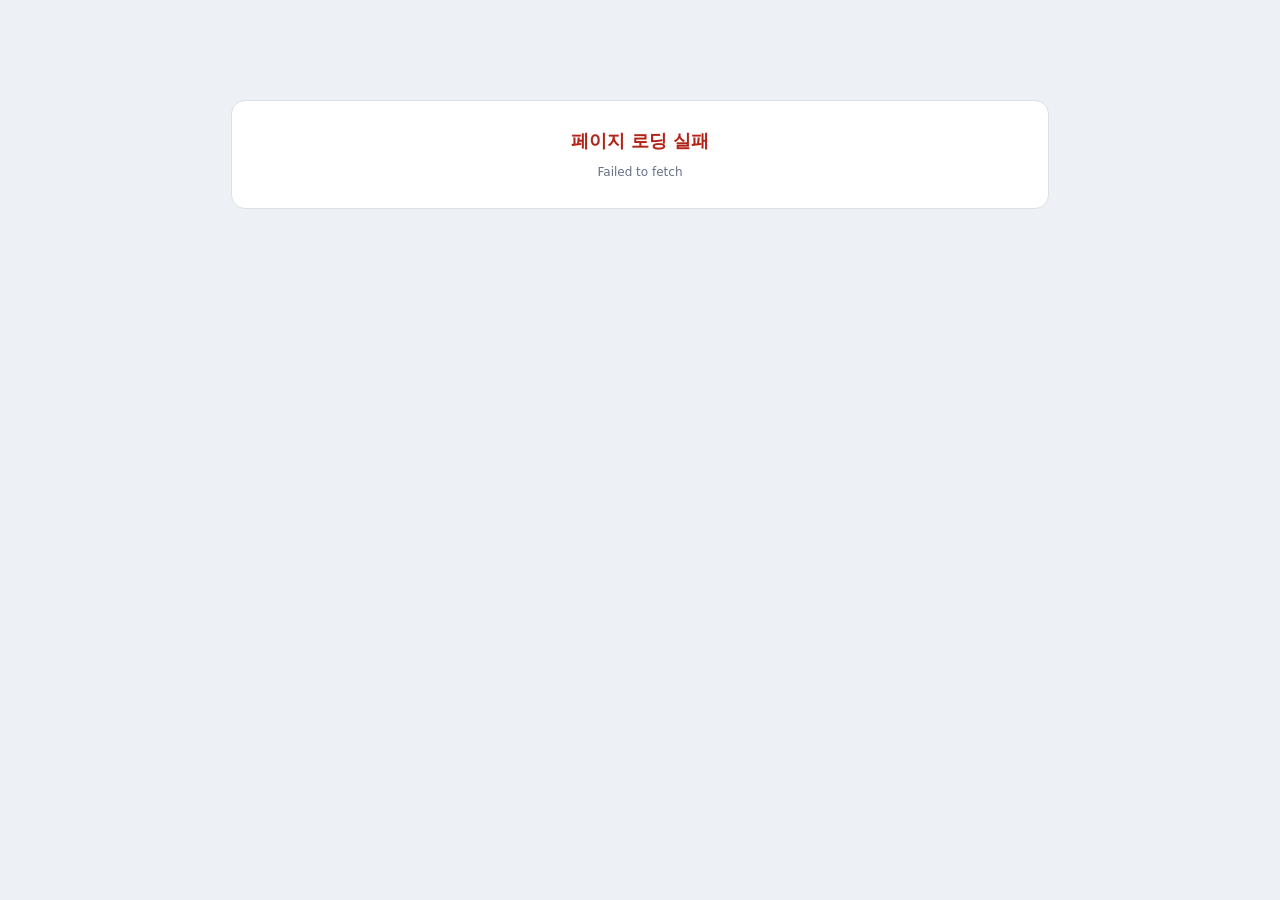
==== commit a205bae8: "Reduce TMAP route calls with persistent cache and throttling" ====
--- a/bath-route/index.html
+++ b/bath-route/index.html
@@ -1,167 +1,31 @@
 <!doctype html>
-<html lang="ko">
-<head>
-<meta charset="utf-8">
-<meta name="viewport" content="width=device-width,initial-scale=1">
-<title>조은 방문목욕 동선표</title>
-<style>
-:root{--bg:#eef2f6;--card:#fff;--text:#172033;--muted:#667085;--line:#d8e0e8;--navy:#173b67;--blue:#2563eb;--green:#087a63;--red:#b42318;--orange:#b45309}
-*{box-sizing:border-box}html,body{margin:0;min-width:1180px;background:var(--bg);color:var(--text);font-family:system-ui,-apple-system,"Pretendard","Noto Sans KR",sans-serif}button,input,select{font:inherit}button{cursor:pointer}
-.app{width:1460px;max-width:calc(100vw - 28px);margin:14px auto 36px}.topbar{display:flex;align-items:center;justify-content:space-between;gap:18px;background:var(--navy);color:#fff;border-radius:14px;padding:15px 18px;box-shadow:0 5px 18px rgba(23,59,103,.14)}
-.brand h1{font-size:24px;margin:0;letter-spacing:-.04em}.brand p{margin:5px 0 0;font-size:12px;color:#dbe7f3}.statuses{display:flex;gap:7px;align-items:center;flex-wrap:wrap;justify-content:flex-end}.pill{padding:6px 9px;border-radius:999px;font-size:11px;font-weight:900;background:rgba(255,255,255,.1);border:1px solid rgba(255,255,255,.18);white-space:nowrap}.pill.ok{background:rgba(16,185,129,.23)}.pill.warn{background:rgba(245,158,11,.25)}.pill.bad{background:rgba(239,68,68,.24)}
-.settings{display:grid;grid-template-columns:minmax(620px,1.8fr) minmax(330px,.9fr);gap:10px;margin-top:10px}.box{background:#fff;border:1px solid var(--line);border-radius:12px;padding:11px 12px}.box-title{font-size:12px;font-weight:950;color:#344054;margin-bottom:8px}.basic-grid{display:grid;grid-template-columns:minmax(300px,2fr) repeat(3,minmax(92px,.55fr));gap:8px;align-items:end}.field{display:block}.field span,.box label{display:block;font-size:10px;color:#667085;font-weight:900;margin-bottom:4px}input,select{width:100%;min-height:36px;border:1px solid #cbd5df;border-radius:8px;padding:6px 8px;background:#fff;color:var(--text)}input:focus,select:focus{outline:none;border-color:#8aa9e8;box-shadow:0 0 0 3px rgba(37,99,235,.08)}
-.advanced{padding:0}.advanced summary{list-style:none;padding:12px 13px;font-size:12px;font-weight:950;color:#344054;cursor:pointer;display:flex;justify-content:space-between}.advanced summary::-webkit-details-marker{display:none}.advanced summary:after{content:'▾';color:#98a2b3}.advanced[open] summary:after{content:'▴'}.advanced-body{border-top:1px solid #edf1f5;padding:10px 11px 11px}.backupbox{display:flex;gap:5px;flex-wrap:wrap}.btn{border:1px solid #ccd6e2;background:#fff;color:#344054;border-radius:8px;padding:8px 10px;font-size:11px;font-weight:900}.btn.primary{background:var(--blue);border-color:var(--blue);color:#fff}.btn.danger{color:var(--red);border-color:#efc0c0;background:#fff7f7}
-.main{display:grid;grid-template-columns:minmax(0,1.72fr) minmax(430px,.78fr);gap:12px;margin-top:12px;align-items:start}.card{background:#fff;border:1px solid var(--line);border-radius:14px;box-shadow:0 2px 10px rgba(15,23,42,.03)}.cardhead{display:flex;align-items:center;justify-content:space-between;gap:10px;padding:14px 15px 10px}.cardhead h2{margin:0;font-size:18px}.sub{font-size:10px;color:var(--muted);line-height:1.45}
-.tablewrap{border-top:1px solid #edf1f5;overflow:auto;max-height:700px}table{border-collapse:separate;border-spacing:0;width:100%;min-width:920px}th,td{padding:6px;border-bottom:1px solid #edf1f5;text-align:left;font-size:11px;vertical-align:middle}th{position:sticky;top:0;z-index:3;background:#f7f9fb;color:#475467;font-weight:950}td input,td select{min-height:33px;padding:5px 6px;font-size:11px}.namecol{width:95px}.addrcol{width:330px}.dayscol{width:188px}.minscol{width:72px}.pausecol{width:60px}.detailcol{width:84px}.delcol{width:48px}.addresscell{display:grid;grid-template-columns:minmax(0,1fr) 48px;gap:7px;align-items:center}.addrstatus{font-size:9px;font-weight:900;text-align:right}.addrstatus.ok{color:var(--green)}.addrstatus.bad{color:var(--red)}.addrstatus.wait{color:var(--orange)}
-.daychecks{display:flex;gap:2px}.daycheck{position:relative}.daycheck input{position:absolute;opacity:0;pointer-events:none}.daycheck span{display:block;min-width:24px;text-align:center;border:1px solid #d7dee7;border-radius:6px;padding:6px 4px;color:#667085;font-weight:900;background:#fff}.daycheck input:checked+span{background:#e9f0ff;border-color:#9bb3e9;color:#1d4ed8}.pausecheck{display:flex;justify-content:center}.pausecheck input{width:17px;height:17px;min-height:0}.mini{border:1px solid #d5dde7;background:#fff;border-radius:7px;padding:6px 7px;font-size:10px;font-weight:900}.mini.detail{color:var(--navy);background:#f4f8fc}.mini.del{color:var(--red);background:#fff6f6;border-color:#efc1c1}.tablefoot{display:flex;justify-content:space-between;align-items:center;gap:9px;padding:10px 12px 12px}.add{border:1px dashed #87a2bd;background:#f5f9fd;color:var(--navy);border-radius:8px;padding:8px 13px;font-weight:950;font-size:11px}
-.right{position:sticky;top:10px}.planbox{padding:13px}.plan-top{display:grid;grid-template-columns:150px 1fr;gap:7px;align-items:end}.plan-top label{font-size:10px;font-weight:900;color:#475467;display:block;margin-bottom:4px}.dayrow{display:grid;grid-template-columns:repeat(6,1fr);gap:4px}.daybtn{border:1px solid #d7e0e9;background:#fff;color:#475467;border-radius:7px;padding:8px 3px;font-weight:950;font-size:11px}.daybtn.active{background:var(--navy);color:#fff;border-color:var(--navy)}.make{width:100%;margin-top:7px;border:0;background:var(--blue);color:#fff;border-radius:9px;padding:11px;font-size:13px;font-weight:950}.make:disabled{opacity:.55;cursor:wait}.progress{display:none;margin-top:7px;background:#eff6ff;color:#1e40af;padding:8px 9px;border-radius:8px;font-size:10px}.alert{display:none;margin-top:7px;border-radius:8px;padding:8px 9px;font-size:10px;line-height:1.45}.alert.info{background:#eff6ff;color:#1e40af}.alert.error{background:#fff1f2;color:#9f1239}
-.routebar{display:flex;justify-content:space-between;align-items:center;gap:7px;margin-top:12px;padding-top:10px;border-top:1px solid #edf1f5}.routebar strong{font-size:15px}.routeactions{display:flex;gap:4px}.route{margin-top:7px;max-height:430px;overflow:auto;padding-right:3px}.empty{padding:24px 9px;text-align:center;color:#98a2b3;border:1px dashed #d7dee7;border-radius:9px;font-size:10px}.stop{display:grid;grid-template-columns:54px 18px 1fr;gap:5px}.clock{font-size:11px;font-weight:950;color:var(--blue);text-align:right;padding-top:10px}.track{display:flex;flex-direction:column;align-items:center}.dot{width:9px;height:9px;border-radius:50%;background:var(--blue);margin-top:11px;z-index:2}.line{width:2px;background:#d0d5dd;flex:1;min-height:34px}.stop:last-child .line{display:none}.stopbody{border:1px solid #e2e8f0;border-radius:8px;padding:7px 8px;margin-bottom:4px;background:#fff}.stophead{display:flex;justify-content:space-between;gap:6px;align-items:center}.name{font-weight:950;font-size:11px}.addr{font-size:9px;color:#667085;margin-top:2px;line-height:1.35}.leg{margin:-1px 0 3px 72px;border-left:2px dashed #d0d5dd;padding:3px 6px;color:#667085;font-size:9px}.tag{display:inline-block;border-radius:999px;padding:2px 5px;font-size:8px;font-weight:900;margin:4px 2px 0 0}.t60{background:#e8f0ff;color:#1d4ed8}.t40{background:#fff2e2;color:#b45309}.center{background:#eef4fb;color:var(--navy)}.move{background:#ecfdf5;color:#166534}.blocked{background:#fee2e2;color:#991b1b}.pref{background:#f3e8ff;color:#7e22ce}.miss{background:#fff1f2;color:#be123c}.fixed{background:#dbeafe;color:#1e3a8a}.waittag{background:#fef3c7;color:#92400e}.buffer{background:#f1f5f9;color:#475569}
-.summary{display:grid;grid-template-columns:repeat(4,1fr);gap:5px;margin-top:9px}.sum{background:#f7f9fb;border-radius:7px;padding:7px}.sum .k{font-size:9px;color:#667085}.sum .v{font-size:12px;font-weight:950;margin-top:2px}.unassigned{display:none;margin-top:8px;border:1px solid #fecaca;background:#fff7f7;border-radius:8px;padding:8px}.unassigned h3{font-size:11px;margin:0 0 5px;color:#991b1b}.unassigned-item{font-size:9px;color:#7f1d1d;margin-top:3px}.historyrow{display:grid;grid-template-columns:1fr auto;gap:5px;margin-top:9px}.historyrow select{font-size:10px;min-height:32px}
-.mapbox{margin-top:10px;border-top:1px solid #edf1f5;padding-top:8px}.maphead{display:flex;justify-content:space-between;align-items:center;margin-bottom:5px}.maphead strong{font-size:11px}.maphead span{font-size:9px;color:#667085}#map{height:250px;border:1px solid #dce3ea;border-radius:9px;background:#f8fafc;overflow:hidden;display:flex;align-items:center;justify-content:center;color:#98a2b3;font-size:10px}#map iframe{width:100%;height:100%;border:0;display:block}
-.modalback{position:fixed;inset:0;background:rgba(15,23,42,.45);display:none;align-items:center;justify-content:center;z-index:50}.modalback.open{display:flex}.modal{width:980px;max-height:88vh;overflow:auto;background:#fff;border-radius:14px;box-shadow:0 25px 70px rgba(15,23,42,.28)}.modalhead{display:flex;justify-content:space-between;align-items:center;padding:14px 16px;border-bottom:1px solid #e5eaf0}.modalhead h3{margin:0;font-size:18px}.modalbody{padding:13px 16px}.rulegrid{display:grid;grid-template-columns:54px 70px 110px 160px 1fr 78px;gap:6px;align-items:center;margin-bottom:6px}.rulegrid.head{font-size:10px;color:#667085;font-weight:900}.rulegrid input{min-height:32px;font-size:10px}.rule-day{font-size:12px;font-weight:950}.switchline{display:flex;align-items:center;gap:5px;font-size:10px}.switchline input{width:16px;height:16px;min-height:0}.skipdates{display:grid;grid-template-columns:130px 1fr;gap:8px;margin-top:10px;padding-top:10px;border-top:1px solid #edf1f5;align-items:center}.modalfoot{display:flex;justify-content:flex-end;gap:6px;padding:11px 16px;border-top:1px solid #e5eaf0}
-@media print{html,body{min-width:0;background:#fff}.app{width:100%;max-width:none;margin:0}.topbar{background:#fff;color:#000;box-shadow:none;border:0;padding:0 0 10px}.brand p,.statuses,.settings,.leftcol,.make,.plan-top,.dayrow,.alert,.progress,.routeactions,.historyrow,.mapbox{display:none!important}.main{display:block;margin:0}.right{position:static;border:0;box-shadow:none}.route{max-height:none;overflow:visible}.summary{grid-template-columns:repeat(4,1fr)}}
-</style>
-</head>
-<body>
-<div class="app">
-<section class="topbar"><div class="brand"><h1>조은 방문목욕 동선표</h1><p>TMAP 실제 도로시간 기반 자동편성</p></div><div class="statuses"><span class="pill" id="dbPill">저장 확인중</span><span class="pill warn" id="backupPill">PC 백업 미연결</span><span class="pill" id="tmapPill">TMAP 미확인</span></div></section>
-
-<section class="settings">
-  <div class="box">
-    <div class="box-title">기본 설정</div>
-    <div class="basic-grid">
-      <label class="field"><span>센터 출발·복귀 주소</span><input id="centerAddress" placeholder="센터 주소"></label>
-      <label class="field"><span>출발</span><input id="startTime" type="time"></label>
-      <label class="field"><span>센터 복귀</span><input id="endTime" type="time"></label>
-      <label class="field"><span>정리시간(분)</span><input id="bufferMins" type="number" min="0" max="60"></label>
-    </div>
-  </div>
-  <details class="box advanced">
-    <summary>연동 · 백업 설정</summary>
-    <div class="advanced-body">
-      <label>TMAP AppKey<input id="appKey" type="password" placeholder="AppKey 입력"></label>
-      <div class="backupbox"><button class="btn primary" id="connectBackup">PC 백업 연결</button><button class="btn" id="restoreBackup">백업 불러오기</button><button class="btn" id="downloadBackup">백업 다운로드</button></div>
-    </div>
-  </details>
-</section>
-
-<main class="main">
-<section class="card leftcol">
-  <div class="cardhead"><div><h2>어르신 명단</h2><div class="sub">요일 선택 후 필요한 시간 조건만 설정</div></div><div class="sub" id="saveText">저장 준비</div></div>
-  <div class="tablewrap"><table><thead><tr><th class="namecol">이름</th><th class="addrcol">주소</th><th class="dayscol">가능요일</th><th class="minscol">목욕</th><th class="pausecol">중지</th><th class="detailcol">시간 설정</th><th class="delcol"></th></tr></thead><tbody id="rows"></tbody></table></div>
-  <div class="tablefoot"><button class="add" id="add">+ 어르신 추가</button><div class="sub">고정시간은 반드시 맞추고 · 희망시간은 우선 · 불가시간은 제외</div></div>
-</section>
-
-<aside class="card right"><div class="planbox">
-  <div class="cardhead" style="padding:0 0 8px"><div><h2>동선 만들기</h2><div class="sub">실제 자동차 이동시간과 시간 조건을 함께 반영</div></div></div>
-  <div class="plan-top"><div><label>계획 날짜</label><input id="planDate" type="date"></div><div><label>요일</label><div class="dayrow" id="days"></div></div></div>
-  <button class="make" id="make">월요일 동선 최적화</button>
-  <div class="progress" id="progress"></div><div class="alert info" id="info"></div><div class="alert error" id="error"></div>
-  <div class="routebar"><strong id="routeTitle">월요일 시간별 동선</strong><div class="routeactions"><button class="mini detail" id="savePlan">동선 저장</button><button class="mini" id="printPlan">인쇄</button></div></div>
-  <div class="route empty" id="route">어르신을 입력하고 날짜·요일을 선택한 뒤 동선을 만들어주세요.</div>
-  <div class="summary"><div class="sum"><div class="k">방문 건수</div><div class="v" id="sumCases">0건</div></div><div class="sum"><div class="k">총 목욕시간</div><div class="v" id="sumService">0분</div></div><div class="sum"><div class="k">총 이동시간</div><div class="v" id="sumTravel">0분</div></div><div class="sum"><div class="k">센터 복귀</div><div class="v" id="sumEnd">-</div></div></div>
-  <div class="unassigned" id="unassigned"><h3 id="unassignedTitle">미배정</h3><div id="unassignedList"></div></div>
-  <div class="historyrow"><select id="historySelect"><option value="">저장된 동선 불러오기</option></select><button class="mini" id="loadHistory">불러오기</button></div>
-  <div class="mapbox"><div class="maphead"><strong>동선 지도</strong><span>TMAP 지도는 별도 프레임에서 안전하게 로드</span></div><div id="map">동선을 만들면 지도가 표시됩니다.</div></div>
-</div></aside>
-</main>
-</div>
-
-<div class="modalback" id="scheduleModal"><div class="modal"><div class="modalhead"><h3 id="modalTitle">요일별 일정 설정</h3><button class="btn" id="closeModal">닫기</button></div><div class="modalbody"><div class="rulegrid head"><div>요일</div><div>사용</div><div>고정시간</div><div>희망시간대</div><div>불가시간</div><div>요일중지</div></div><div id="ruleRows"></div><div class="skipdates"><label>일시 제외 날짜</label><input id="skipDates" placeholder="예: 2026-08-21, 2026-08-28"></div></div><div class="modalfoot"><button class="btn primary" id="saveRules">저장</button></div></div></div>
-
-<script>
-const WEEK=['월','화','수','목','금','토'], WEEK_JS={0:null,1:'월',2:'화',3:'수',4:'목',5:'금',6:'토'};
-const DEFAULT_CENTER='전북특별자치도 전주시 완산구 용머리로 20-1';
-const DB_NAME='joeunBathRoutePCDB', DB_VERSION=3, OLD_DATA_KEY='joeun_bath_route_clients_v3', OLD_SET_KEY='joeun_bath_route_settings_v3';
-let db=null,state=null,selectedDay='월',editingClientId=null,backupHandle=null,saveTimer=null,fileTimer=null,currentPlan=null,lastMatrix=null;
-const legMemo=new Map(), $=id=>document.getElementById(id), rows=$('rows');
-const esc=s=>String(s??'').replaceAll('&','&amp;').replaceAll('<','&lt;').replaceAll('>','&gt;').replaceAll('"','&quot;');
-const now=()=>{const d=new Date();return String(d.getHours()).padStart(2,'0')+':'+String(d.getMinutes()).padStart(2,'0')};
-const uid=()=>Date.now().toString(36)+Math.random().toString(36).slice(2,8);
-const todayISO=()=>{const d=new Date();return d.getFullYear()+'-'+String(d.getMonth()+1).padStart(2,'0')+'-'+String(d.getDate()).padStart(2,'0')};
-function blankRule(enabled=false){return{enabled,fixed:'',preferred:'',blocked:'',paused:false}}
-function blankState(){return{version:3,updatedAt:new Date().toISOString(),clients:[],settings:{centerAddress:DEFAULT_CENTER,appKey:'',startTime:'09:00',endTime:'18:00',bufferMins:10,planDate:todayISO()},history:[]}}
-function normalizeClient(c={}){const rules={};for(const d of WEEK){const old=c.dayRules?.[d]||{};rules[d]={...blankRule((c.days||[]).includes(d)),...old};if(!c.dayRules&&rules[d].enabled){if(c.preferred)rules[d].preferred=c.preferred;if(c.blocked)rules[d].blocked=c.blocked;if(c.wish==='오전'&&!rules[d].preferred)rules[d].preferred='09:00-12:00';if(c.wish==='오후'&&!rules[d].preferred)rules[d].preferred='13:00-17:00'}}return{id:c.id||uid(),name:c.name||'',address:c.address||'',mins:Number(c.mins)===40?40:60,paused:!!c.paused,dayRules:rules,skipDates:Array.isArray(c.skipDates)?c.skipDates:[]}}
-function normalizeState(s){const out=blankState();if(s&&Array.isArray(s.clients))out.clients=s.clients.map(normalizeClient);if(s?.settings)out.settings={...out.settings,...s.settings,bufferMins:Number(s.settings.bufferMins??10)};delete out.settings.lunchStart;delete out.settings.lunchEnd;if(Array.isArray(s?.history))out.history=s.history;out.updatedAt=s?.updatedAt||s?.savedAt||new Date().toISOString();return out}
-function hasMeaningfulData(s){return!!(s&&((s.clients||[]).some(c=>c.name||c.address)||s.settings?.appKey))}
-function dbOpen(){return new Promise((resolve,reject)=>{const r=indexedDB.open(DB_NAME,DB_VERSION);r.onupgradeneeded=()=>{const d=r.result;if(!d.objectStoreNames.contains('state'))d.createObjectStore('state');if(!d.objectStoreNames.contains('handles'))d.createObjectStore('handles');if(!d.objectStoreNames.contains('coords'))d.createObjectStore('coords')};r.onsuccess=()=>resolve(r.result);r.onerror=()=>reject(r.error)})}
-function idbGet(store,key){return new Promise((resolve,reject)=>{const r=db.transaction(store,'readonly').objectStore(store).get(key);r.onsuccess=()=>resolve(r.result??null);r.onerror=()=>reject(r.error)})}
-function idbPut(store,key,val){return new Promise((resolve,reject)=>{const tx=db.transaction(store,'readwrite');tx.objectStore(store).put(val,key);tx.oncomplete=()=>resolve();tx.onerror=()=>reject(tx.error)})}
-async function loadInitialState(){let s=await idbGet('state','main').catch(()=>null);if(!s){let oldClients=[],oldSettings={};try{oldClients=JSON.parse(localStorage.getItem(OLD_DATA_KEY)||'[]')}catch(e){}try{oldSettings=JSON.parse(localStorage.getItem(OLD_SET_KEY)||'{}')}catch(e){}if(oldClients.length||oldSettings.appKey||oldSettings.centerAddress)s={clients:oldClients,settings:oldSettings}}return normalizeState(s||blankState())}
-function readRowsIntoState(){for(const tr of rows.querySelectorAll('tr')){const c=state.clients.find(x=>x.id===tr.dataset.id);if(!c)continue;c.name=tr.querySelector('.n').value.trim();c.address=tr.querySelector('.a').value.trim();c.mins=Number(tr.querySelector('.m').value)||60;c.paused=tr.querySelector('.pause').checked;for(const cb of tr.querySelectorAll('.day-cb'))c.dayRules[cb.value].enabled=cb.checked}}
-function pullSettings(){state.settings.centerAddress=$('centerAddress').value.trim()||DEFAULT_CENTER;state.settings.appKey=$('appKey').value.trim();state.settings.startTime=$('startTime').value||'09:00';state.settings.endTime=$('endTime').value||'18:00';state.settings.bufferMins=Math.max(0,Number($('bufferMins').value)||0);state.settings.planDate=$('planDate').value||todayISO()}
-async function saveState(){readRowsIntoState();pullSettings();state.updatedAt=new Date().toISOString();try{await idbPut('state','main',state);$('dbPill').textContent='브라우저 저장 '+now();$('dbPill').className='pill ok';$('saveText').textContent='저장됨 '+now()}catch(e){$('dbPill').textContent='저장 오류';$('dbPill').className='pill bad'}queueFileWrite();renderHistory()}
-function queueSave(){clearTimeout(saveTimer);saveTimer=setTimeout(saveState,200)}
-function addClientRow(c){const tr=document.createElement('tr');tr.dataset.id=c.id;tr.innerHTML=`<td><input class="n" value="${esc(c.name)}" placeholder="이름"></td><td><div class="addresscell"><input class="a" value="${esc(c.address)}" placeholder="도로명주소"><span class="addrstatus" id="st_${c.id}">미확인</span></div></td><td><div class="daychecks">${WEEK.map(d=>`<label class="daycheck"><input class="day-cb" type="checkbox" value="${d}" ${c.dayRules[d]?.enabled?'checked':''}><span>${d}</span></label>`).join('')}</div></td><td><select class="m"><option value="60" ${c.mins===60?'selected':''}>60분</option><option value="40" ${c.mins===40?'selected':''}>40분</option></select></td><td><label class="pausecheck"><input class="pause" type="checkbox" ${c.paused?'checked':''}></label></td><td><button class="mini detail scheduleBtn">일정 설정</button></td><td><button class="mini del delBtn">삭제</button></td>`;tr.querySelectorAll('input,select').forEach(el=>{el.addEventListener('input',queueSave);el.addEventListener('change',queueSave)});tr.querySelector('.a').addEventListener('blur',()=>validateAddress(c.id));tr.querySelector('.scheduleBtn').onclick=()=>openRules(c.id);tr.querySelector('.delBtn').onclick=()=>{if(confirm('이 어르신을 삭제할까요?')){state.clients=state.clients.filter(x=>x.id!==c.id);tr.remove();queueSave()}};rows.appendChild(tr)}
-function renderState(){const s=state.settings;$('centerAddress').value=s.centerAddress||DEFAULT_CENTER;$('appKey').value=s.appKey||'';$('startTime').value=s.startTime||'09:00';$('endTime').value=s.endTime||'18:00';$('bufferMins').value=Number(s.bufferMins??10);$('planDate').value=s.planDate||todayISO();rows.innerHTML='';if(!state.clients.length)state.clients.push(normalizeClient({dayRules:{월:{enabled:true}}}));state.clients.forEach(addClientRow);$('tmapPill').textContent=s.appKey?'TMAP 키 저장됨':'TMAP 미확인';$('tmapPill').className='pill';renderHistory()}
-function showInfo(t){$('info').style.display='block';$('info').textContent=t;setTimeout(()=>{$('info').style.display='none'},3800)}function showError(t){$('error').style.display='block';$('error').textContent=t}function hideError(){$('error').style.display='none'}function progress(t){$('progress').style.display=t?'block':'none';$('progress').textContent=t||''}
-['centerAddress','appKey','startTime','endTime','bufferMins','planDate'].forEach(id=>{$(id).addEventListener('input',queueSave);$(id).addEventListener('change',queueSave)});
-$('add').onclick=()=>{const c=normalizeClient({dayRules:{[selectedDay]:{enabled:true}}});state.clients.push(c);addClientRow(c);queueSave()};
-function openRules(id){readRowsIntoState();const c=state.clients.find(x=>x.id===id);if(!c)return;editingClientId=id;$('modalTitle').textContent=(c.name||'어르신')+' · 요일별 일정 설정';$('ruleRows').innerHTML='';for(const d of WEEK){const r=c.dayRules[d]||blankRule();const div=document.createElement('div');div.className='rulegrid';div.dataset.day=d;div.innerHTML=`<div class="rule-day">${d}</div><label class="switchline"><input class="re" type="checkbox" ${r.enabled?'checked':''}>사용</label><input class="rf" type="time" value="${esc(r.fixed)}"><input class="rp" value="${esc(r.preferred)}" placeholder="10:00-12:00"><input class="rb" value="${esc(r.blocked)}" placeholder="09:00-11:00 / 14:00-15:30"><label class="switchline"><input class="rpa" type="checkbox" ${r.paused?'checked':''}>중지</label>`;$('ruleRows').appendChild(div)}$('skipDates').value=(c.skipDates||[]).join(', ');$('scheduleModal').classList.add('open')}
-$('closeModal').onclick=()=>$('scheduleModal').classList.remove('open');$('scheduleModal').addEventListener('click',e=>{if(e.target===$('scheduleModal'))$('scheduleModal').classList.remove('open')});$('saveRules').onclick=()=>{const c=state.clients.find(x=>x.id===editingClientId);if(!c)return;for(const rr of $('ruleRows').children){const d=rr.dataset.day;c.dayRules[d]={enabled:rr.querySelector('.re').checked,fixed:rr.querySelector('.rf').value,preferred:rr.querySelector('.rp').value.trim(),blocked:rr.querySelector('.rb').value.trim(),paused:rr.querySelector('.rpa').checked}}c.skipDates=$('skipDates').value.split(',').map(x=>x.trim()).filter(Boolean);renderState();$('scheduleModal').classList.remove('open');queueSave()};
-function hm(s){if(!s)return null;const m=String(s).match(/^(\d{1,2}):(\d{2})$/);return m?Number(m[1])*60+Number(m[2]):null}function hmText(v){return String(Math.floor(v/60)).padStart(2,'0')+':'+String(v%60).padStart(2,'0')}
-function parseRange(text){if(!text)return null;const m=String(text).trim().match(/^(\d{1,2})(?::(\d{2}))?\s*[-~]\s*(\d{1,2})(?::(\d{2}))?$/);if(!m)return null;const a=Number(m[1])*60+Number(m[2]||0),b=Number(m[3])*60+Number(m[4]||0);return b>a?[a,b]:null}
-function parseBlocks(text){if(!text)return[];return String(text).split(/[\/,\n]+/).map(parseRange).filter(Boolean).sort((a,b)=>a[0]-b[0])}
-function avoidBlocks(start,mins,blocks){let s=start;for(let g=0;g<30;g++){let moved=false;for(const[a,b]of blocks){if(s<b&&s+mins>a){s=b;moved=true;break}}if(!moved)break}return s}
-function evaluateVisit(clock,tr,c,rule){const arrival=clock+tr,blocks=parseBlocks(rule.blocked),endLimit=hm(state.settings.endTime)||1080,pref=parseRange(rule.preferred),fixed=hm(rule.fixed);let start,withinPref=true;if(fixed!=null){if(arrival>fixed)return{feasible:false,reason:'고정시간 '+rule.fixed+' 도착 불가'};start=fixed;for(const[a,b]of blocks)if(start<b&&start+c.mins>a)return{feasible:false,reason:'고정시간이 불가시간과 겹침'}}else{start=avoidBlocks(arrival,c.mins,blocks);if(pref&&start<pref[0]){const p=avoidBlocks(pref[0],c.mins,blocks);if(p+c.mins<=pref[1])start=p}withinPref=!pref||(start>=pref[0]&&start+c.mins<=pref[1])}if(start+c.mins>endLimit)return{feasible:false,reason:'센터 복귀 마감 전 처리 불가'};const wait=Math.max(0,start-arrival);return{feasible:true,arrival,start,wait,withinPref,miss:!!pref&&!withinPref,ready:start+c.mins+Number(state.settings.bufferMins||0)}}
-async function getCachedCoord(address){return idbGet('coords',address).catch(()=>null)}async function cacheCoord(address,coord){return idbPut('coords',address,coord).catch(()=>{})}
-async function geocode(address,key){const cached=await getCachedCoord(address);if(cached)return cached;const qs=new URLSearchParams({version:'1',format:'json',coordType:'WGS84GEO',fullAddr:address,addressFlag:'F00',page:'1',count:'20',appKey:key});const r=await fetch('https://apis.openapi.sk.com/tmap/geo/fullAddrGeo?'+qs);const raw=await r.text();let j={};try{j=JSON.parse(raw)}catch(e){}if(!r.ok||j.error)throw new Error('주소 확인 실패');const arr=j?.coordinateInfo?.coordinate||[],f=Array.isArray(arr)?arr[0]:arr,lon=Number(f?.newLon??f?.lon),lat=Number(f?.newLat??f?.lat);if(!Number.isFinite(lon)||!Number.isFinite(lat))throw new Error('좌표를 찾지 못함');const coord={lon,lat,address};await cacheCoord(address,coord);return coord}
-async function validateAddress(id){readRowsIntoState();pullSettings();const c=state.clients.find(x=>x.id===id),el=$('st_'+id);if(!c||!el)return;if(!c.address){el.textContent='주소 없음';el.className='addrstatus bad';return}if(!state.settings.appKey){el.textContent='키 필요';el.className='addrstatus wait';return}el.textContent='확인중';el.className='addrstatus wait';try{c.coord=await geocode(c.address,state.settings.appKey);el.textContent='✓ 확인';el.className='addrstatus ok'}catch(e){el.textContent='확인 필요';el.className='addrstatus bad'}}
-async function routeLeg(from,to,key){const k=`${from.lon},${from.lat}>${to.lon},${to.lat}`;if(legMemo.has(k))return legMemo.get(k);const dx=Math.abs(Number(from.lon)-Number(to.lon)),dy=Math.abs(Number(from.lat)-Number(to.lat));if(dx<0.00002&&dy<0.00002){const out={mins:0,path:[]};legMemo.set(k,out);return out}const body={startX:String(from.lon),startY:String(from.lat),endX:String(to.lon),endY:String(to.lat),reqCoordType:'WGS84GEO',resCoordType:'WGS84GEO',searchOption:'0',startName:'출발',endName:'도착'};const r=await fetch('https://apis.openapi.sk.com/tmap/routes?version=1&format=json',{method:'POST',headers:{'Content-Type':'application/json','appKey':key},body:JSON.stringify(body)});const raw=await r.text();let j=null;try{j=raw?JSON.parse(raw):null}catch(e){}const apiMsg=j?.error?.message||j?.errorMessage||j?.message||'';if(!r.ok||j?.error)throw new Error('TMAP 경로 API 오류'+(apiMsg?': '+apiMsg:' (HTTP '+r.status+')'));const features=Array.isArray(j?.features)?j.features:[];let sec=Number(features?.[0]?.properties?.totalTime)||0,segmentSec=0,path=[];for(const f of features){const total=Number(f?.properties?.totalTime);if(total>sec)sec=total;const seg=Number(f?.properties?.time);if(seg>0)segmentSec+=seg;const g=f?.geometry;if(g?.type==='LineString')for(const p of g.coordinates||[])path.push({lon:Number(p[0]),lat:Number(p[1])});if(g?.type==='MultiLineString')for(const line of g.coordinates||[])for(const p of line)path.push({lon:Number(p[0]),lat:Number(p[1])})}if(!sec&&segmentSec>0)sec=segmentSec;if(!sec)throw new Error('TMAP 이동시간 응답 오류: '+(apiMsg||'이동시간 정보 없음'));const out={mins:Math.max(1,Math.round(sec/60)),path};legMemo.set(k,out);return out}
-async function mapLimit(items,limit,fn){let idx=0;const out=new Array(items.length);async function worker(){while(true){const i=idx++;if(i>=items.length)return;out[i]=await fn(items[i],i)}}await Promise.all(Array.from({length:Math.min(limit,items.length)},worker));return out}
-async function buildMatrix(nodes,key){const pairs=[];for(const a of nodes)for(const b of nodes)if(a.id!==b.id)pairs.push([a,b]);let done=0;const matrix={};for(const n of nodes)matrix[n.id]={};await mapLimit(pairs,4,async([a,b])=>{const leg=await routeLeg(a.coord,b.coord,key);matrix[a.id][b.id]=leg.mins;done++;if(done%4===0||done===pairs.length)progress(`실제 도로 이동시간 계산 중 ${done}/${pairs.length}`)});return matrix}
-function ruleFor(c){return c.dayRules[selectedDay]||blankRule()}
-function activeCandidates(planDate){const ok=[],excluded=[];for(const c of state.clients){const r=ruleFor(c);if(!r.enabled)continue;if(c.paused){excluded.push({client:c,reason:'전체 일시중지'});continue}if(r.paused){excluded.push({client:c,reason:selectedDay+'요일 일시중지'});continue}if(planDate&&(c.skipDates||[]).includes(planDate)){excluded.push({client:c,reason:planDate+' 일시제외'});continue}ok.push(c)}return{ok,excluded}}
-function futureFixedImpossible(newClock,newLoc,remaining,matrix){for(const c of remaining){const f=hm(ruleFor(c).fixed);if(f==null)continue;const tr=matrix[newLoc.id]?.[c.id];if(tr!=null&&newClock+tr>f)return true}return false}
-function stateRank(a,b){if(a.order.length!==b.order.length)return b.order.length-a.order.length;if(a.miss!==b.miss)return a.miss-b.miss;return a.cost-b.cost}
-function optimizeSchedule(center,clients,matrix){const start=hm(state.settings.startTime)||540,endLimit=hm(state.settings.endTime)||1080,beamWidth=260;let beam=[{order:[],remaining:clients,clock:start,loc:center,travel:0,miss:0,cost:0,visits:[]}],all=[...beam];for(let depth=0;depth<clients.length;depth++){const next=[];for(const st of beam){for(const c of st.remaining){const tr=matrix[st.loc.id][c.id],ev=evaluateVisit(st.clock,tr,c,ruleFor(c));if(!ev.feasible)continue;const rem=st.remaining.filter(x=>x.id!==c.id);if(futureFixedImpossible(ev.ready,c,rem,matrix))continue;next.push({order:[...st.order,c],remaining:rem,clock:ev.ready,loc:c,travel:st.travel+tr,miss:st.miss+(ev.miss?1:0),cost:st.cost+tr+ev.wait*.25+(ev.miss?220:0),visits:[...st.visits,{client:c,travel:tr,...ev}]})}}if(!next.length)break;next.sort(stateRank);beam=next.slice(0,beamWidth);all.push(...beam)}let best=null;for(const st of all){const back=matrix[st.loc.id]?.[center.id]??0,end=st.clock+back;if(end>endLimit)continue;const cand={...st,back,end,totalTravel:st.travel+back};if(!best||cand.order.length>best.order.length||(cand.order.length===best.order.length&&(cand.miss<best.miss||(cand.miss===best.miss&&cand.cost+back<best.cost+best.back))))best=cand}if(!best)best={...beam.sort(stateRank)[0],back:0,end:start,totalTravel:0};const unassigned=[];for(const c of clients.filter(x=>!best.order.some(y=>y.id===x.id))){const tr=matrix[best.loc.id]?.[c.id]??0,ev=evaluateVisit(best.clock,tr,c,ruleFor(c));unassigned.push({client:c,reason:ev.reason||'다른 고정시간/마감시간과 함께 배치하기 어려움'})}return{best,unassigned}}
-async function recalcFixedOrder(order,center,matrix){let clock=hm(state.settings.startTime)||540,loc=center,totalTravel=0,visits=[],unassigned=[];for(const c of order){const tr=matrix[loc.id][c.id],ev=evaluateVisit(clock,tr,c,ruleFor(c));if(!ev.feasible){unassigned.push({client:c,reason:ev.reason});continue}visits.push({client:c,travel:tr,...ev});totalTravel+=tr;clock=ev.ready;loc=c}const back=matrix[loc.id][center.id]||0,end=clock+back;totalTravel+=back;return{order:visits.map(v=>v.client),visits,loc,back,end,totalTravel,miss:visits.filter(v=>v.miss).length,unassigned}}
-function buildPlanResult(center,opt,preExcluded,invalid){const b=opt.best,stops=[{center:true,name:'센터 출발',address:state.settings.centerAddress,time:hm(state.settings.startTime)||540,coord:center.coord}];for(const v of b.visits)stops.push({center:false,id:v.client.id,name:v.client.name,address:v.client.address,mins:v.client.mins,time:v.start,travel:v.travel,wait:v.wait,preferred:ruleFor(v.client).preferred,fixed:ruleFor(v.client).fixed,blocked:ruleFor(v.client).blocked,withinPref:v.withinPref,coord:v.client.coord});stops.push({center:true,name:'센터 복귀',address:state.settings.centerAddress,time:b.end,travel:b.back,coord:center.coord});return{date:$('planDate').value,day:selectedDay,stops,order:b.order.map(c=>c.id),summary:{cases:b.order.length,service:b.order.reduce((a,c)=>a+c.mins,0),travel:b.totalTravel,end:b.end},unassigned:[...preExcluded,...invalid,...opt.unassigned],createdAt:new Date().toISOString()}}
-function renderPlan(plan){currentPlan=plan;let h='';plan.stops.forEach((s,i)=>{if(i>0)h+=`<div class="leg">↓ 이동 <strong>${s.travel||0}분</strong>${s.wait?` · 대기 ${s.wait}분`:''}</div>`;const ci=!s.center?plan.order.indexOf(s.id):-1;h+=`<div class="stop"><div class="clock">${hmText(s.time)}</div><div class="track"><span class="dot"></span><span class="line"></span></div><div class="stopbody"><div class="stophead"><div class="name">${s.center?'':(ci+1)+'. '}${esc(s.name)}</div>${s.center?'':`<div><button class="mini moveup" data-id="${s.id}">↑</button><button class="mini movedown" data-id="${s.id}">↓</button></div>`}</div><div class="addr">${esc(s.address)}</div><div>${s.center?'<span class="tag center">센터</span>':`<span class="tag ${s.mins===40?'t40':'t60'}">${s.mins}분</span>`}${s.travel?`<span class="tag move">이동 ${s.travel}분</span>`:''}${s.fixed?`<span class="tag fixed">고정 ${esc(s.fixed)}</span>`:''}${s.preferred?`<span class="tag pref">희망 ${esc(s.preferred)}</span>`:''}${s.preferred&&!s.withinPref?'<span class="tag miss">희망시간 벗어남</span>':''}${s.blocked?`<span class="tag blocked">불가 ${esc(s.blocked)}</span>`:''}${s.wait?`<span class="tag waittag">대기 ${s.wait}분</span>`:''}${!s.center&&Number(state.settings.bufferMins)>0?`<span class="tag buffer">정리 ${state.settings.bufferMins}분</span>`:''}</div></div></div>`});$('route').className='route';$('route').innerHTML=h;$('sumCases').textContent=plan.summary.cases+'건';$('sumService').textContent=plan.summary.service+'분';$('sumTravel').textContent=plan.summary.travel+'분';$('sumEnd').textContent=hmText(plan.summary.end);$('routeTitle').textContent=(plan.date?plan.date+' ':'')+plan.day+'요일 시간별 동선';renderUnassigned(plan.unassigned);document.querySelectorAll('.moveup').forEach(b=>b.onclick=()=>moveClient(b.dataset.id,-1));document.querySelectorAll('.movedown').forEach(b=>b.onclick=()=>moveClient(b.dataset.id,1));drawMapFrame(plan).catch(e=>{$('map').textContent='지도 표시 실패: '+e.message})}
-function renderUnassigned(items){if(!items?.length){$('unassigned').style.display='none';return}$('unassigned').style.display='block';$('unassignedTitle').textContent='미배정 / 제외 '+items.length+'명';$('unassignedList').innerHTML=items.map(x=>`<div class="unassigned-item"><b>${esc(x.client.name||'이름없음')}</b> · ${esc(x.reason)}</div>`).join('')}
-async function moveClient(id,delta){if(!currentPlan)return;const order=[...currentPlan.order],i=order.indexOf(id),j=i+delta;if(i<0||j<0||j>=order.length)return;[order[i],order[j]]=[order[j],order[i]];await rerunManual(order)}
-async function rerunManual(orderIds){hideError();const clients=orderIds.map(id=>state.clients.find(c=>c.id===id)).filter(Boolean);if(!clients.length)return;try{progress('수동 순서 기준 시간 다시 계산 중...');const center={id:'center',coord:await geocode(state.settings.centerAddress,state.settings.appKey)};if(!lastMatrix){const nodes=[center,...clients];for(const c of clients)c.coord=await geocode(c.address,state.settings.appKey);lastMatrix=await buildMatrix(nodes,state.settings.appKey)}const m=await recalcFixedOrder(clients,center,lastMatrix);const kept=(currentPlan?.unassigned||[]).filter(x=>!clients.some(c=>c.id===x.client?.id));const opt={best:{...m,order:m.order,visits:m.visits,back:m.back,end:m.end,totalTravel:m.totalTravel},unassigned:[...kept,...m.unassigned]};renderPlan(buildPlanResult(center,opt,[],[]))}catch(e){showError(e.message||'수동 순서 계산 실패')}finally{progress('')}}
-function nextDateForDay(day){const map={'일':0,'월':1,'화':2,'수':3,'목':4,'금':5,'토':6},target=map[day],base=$('planDate').value?new Date($('planDate').value+'T12:00:00'):new Date();for(let i=0;i<7;i++){const d=new Date(base);d.setDate(base.getDate()+i);if(d.getDay()===target)return d.getFullYear()+'-'+String(d.getMonth()+1).padStart(2,'0')+'-'+String(d.getDate()).padStart(2,'0')}return todayISO()}
-function selectDay(d){selectedDay=d;[...$('days').children].forEach(x=>x.classList.toggle('active',x.textContent===d));$('make').textContent=d+'요일 동선 최적화';$('routeTitle').textContent=d+'요일 시간별 동선'}
-function initDays(){for(const d of WEEK){const b=document.createElement('button');b.className='daybtn'+(d==='월'?' active':'');b.textContent=d;b.onclick=()=>{selectDay(d);$('planDate').value=nextDateForDay(d);queueSave()};$('days').appendChild(b)}}
-$('planDate').addEventListener('change',()=>{const d=WEEK_JS[new Date($('planDate').value+'T12:00:00').getDay()];if(d)selectDay(d)});
-$('make').onclick=async()=>{hideError();progress('');legMemo.clear();lastMatrix=null;await saveState();if(!state.settings.appKey){showError('TMAP AppKey를 입력해야 합니다.');return}const planDate=$('planDate').value,{ok:baseClients,excluded}=activeCandidates(planDate);if(!baseClients.length){showError(selectedDay+'요일 방문 가능한 어르신이 없습니다.');return}$('make').disabled=true;$('make').textContent='계산 중...';try{progress('센터와 어르신 주소 확인 중...');const center={id:'center',name:'센터',coord:await geocode(state.settings.centerAddress,state.settings.appKey)},valid=[],invalid=[];for(const c of baseClients){const st=$('st_'+c.id);try{c.coord=await geocode(c.address,state.settings.appKey);valid.push(c);if(st){st.textContent='✓ 확인';st.className='addrstatus ok'}}catch(e){invalid.push({client:c,reason:'주소 확인 실패'});if(st){st.textContent='확인 필요';st.className='addrstatus bad'}}}if(!valid.length)throw new Error('사용 가능한 주소가 없습니다.');progress('전체 이동 조합의 실제 도로시간을 계산하고 있습니다...');lastMatrix=await buildMatrix([center,...valid],state.settings.appKey);progress('고정/희망/불가시간을 포함해 동선을 비교 중...');const opt=optimizeSchedule(center,valid,lastMatrix),plan=buildPlanResult(center,opt,excluded,invalid);renderPlan(plan);$('tmapPill').textContent='TMAP 연결 정상';$('tmapPill').className='pill ok';showInfo('동선 계산이 완료됐습니다.')}catch(e){$('tmapPill').textContent='TMAP 확인 필요';$('tmapPill').className='pill bad';showError(e.message||'동선을 만들지 못했습니다.')}finally{$('make').disabled=false;$('make').textContent=selectedDay+'요일 동선 최적화';progress('')}};
-
-function mapFrameHtml(data,key){
-  const safeData=JSON.stringify(data).replace(/</g,'\\u003c');
-  const keyUrl=encodeURIComponent(key);
-  return `<!doctype html><html><head><meta charset="utf-8"><meta name="viewport" content="width=device-width,initial-scale=1"><style>html,body,#m{margin:0;width:100%;height:100%;overflow:hidden;font-family:system-ui,sans-serif}.err{padding:18px;color:#9f1239;font-size:12px}</style><script src="https://apis.openapi.sk.com/tmap/jsv2?version=1&appKey=${keyUrl}"><\/script></head><body><div id="m"></div><script>
-const DATA=${safeData};
-function init(){
- try{
-  if(!window.Tmapv2||typeof Tmapv2.Map!=='function'||typeof Tmapv2.LatLng!=='function')throw new Error('TMAP 지도 SDK 초기화 실패');
-  const cs=DATA.stops.map(x=>x.coord).filter(Boolean);
-  if(!cs.length)return;
-  const lat=cs.reduce((a,c)=>a+c.lat,0)/cs.length,lon=cs.reduce((a,c)=>a+c.lon,0)/cs.length;
-  let maxSpan=0;for(const c of cs)maxSpan=Math.max(maxSpan,Math.abs(c.lat-lat),Math.abs(c.lon-lon));
-  const zoom=maxSpan>.3?8:maxSpan>.15?9:maxSpan>.07?10:maxSpan>.03?11:12;
-  const map=new Tmapv2.Map('m',{center:new Tmapv2.LatLng(lat,lon),width:'100%',height:'100%',zoom,zoomControl:true,scrollwheel:true});
-  let n=0;
-  for(const s of DATA.stops){if(!s.coord)continue;const label=s.center?(s.name.includes('출발')?'S':'E'):String(++n);new Tmapv2.Marker({position:new Tmapv2.LatLng(s.coord.lat,s.coord.lon),label,map,title:s.name})}
-  for(const leg of DATA.legs){if(!leg.path||leg.path.length<2)continue;new Tmapv2.Polyline({path:leg.path.map(p=>new Tmapv2.LatLng(p.lat,p.lon)),strokeColor:'#2563eb',strokeWeight:5,map})}
- }catch(e){document.getElementById('m').innerHTML='<div class="err">지도 표시 실패: '+String(e.message||e)+'</div>'}
+<html lang="ko"><head><meta charset="utf-8"><meta name="viewport" content="width=device-width,initial-scale=1"><title>조은 방문목욕 동선표</title><style>body{font-family:system-ui,-apple-system,"Pretendard","Noto Sans KR",sans-serif;margin:0;background:#edf1f5;color:#172033}.loading{max-width:760px;margin:100px auto;background:#fff;border:1px solid #d8e0e8;border-radius:14px;padding:28px;text-align:center}.loading b{display:block;font-size:18px;margin-bottom:8px}.loading span{font-size:12px;color:#667085}.err{color:#b42318;white-space:pre-wrap}</style></head><body><div class="loading" id="boot"><b>조은 방문목욕 동선표 불러오는 중</b><span>TMAP API 절약 모드 적용 중...</span></div><script>
+(async()=>{
+const RAW='https://raw.githubusercontent.com/weedjun0411-collab/joeun-visitcare-profit-calculator/fde7ef216019c7cde4c3474ca11d490bb39ede4c/bath-route/index.html';
+const API='https://api.github.com/repos/weedjun0411-collab/joeun-visitcare-profit-calculator/contents/bath-route/index.html?ref=fde7ef216019c7cde4c3474ca11d490bb39ede4c';
+async function getBase(){try{const r=await fetch(RAW,{cache:'no-store'});if(r.ok)return await r.text()}catch(e){}const r=await fetch(API,{cache:'no-store'});if(!r.ok)throw new Error('기본 화면을 불러오지 못했습니다.');const j=await r.json();return decodeURIComponent(escape(atob((j.content||'').replace(/\s/g,''))))}
+function patch(s){
+ s=s.replace("const DB_NAME='joeunBathRoutePCDB', DB_VERSION=3, OLD_DATA_KEY='joeun_bath_route_clients_v3', OLD_SET_KEY='joeun_bath_route_settings_v3';", "const DB_NAME='joeunBathRoutePCDB', DB_VERSION=4, OLD_DATA_KEY='joeun_bath_route_clients_v3', OLD_SET_KEY='joeun_bath_route_settings_v3';\nconst LEG_CACHE_TTL=24*60*60*1000,API_MIN_INTERVAL=300;let lastRouteApiAt=0,routeApiGate=Promise.resolve();");
+ s=s.replace("function dbOpen(){return new Promise((resolve,reject)=>{const r=indexedDB.open(DB_NAME,DB_VERSION);r.onupgradeneeded=()=>{const d=r.result;if(!d.objectStoreNames.contains('state'))d.createObjectStore('state');if(!d.objectStoreNames.contains('handles'))d.createObjectStore('handles');if(!d.objectStoreNames.contains('coords'))d.createObjectStore('coords')};r.onsuccess=()=>resolve(r.result);r.onerror=()=>reject(r.error)})}","function dbOpen(){return new Promise((resolve,reject)=>{const r=indexedDB.open(DB_NAME,DB_VERSION);r.onupgradeneeded=()=>{const d=r.result;if(!d.objectStoreNames.contains('state'))d.createObjectStore('state');if(!d.objectStoreNames.contains('handles'))d.createObjectStore('handles');if(!d.objectStoreNames.contains('coords'))d.createObjectStore('coords');if(!d.objectStoreNames.contains('legs'))d.createObjectStore('legs')};r.onsuccess=()=>resolve(r.result);r.onerror=()=>reject(r.error)})}");
+ const leg=`const sleep=ms=>new Promise(r=>setTimeout(r,ms));
+function legKey(from,to){const f=n=>Number(n).toFixed(5);return \`${'${f(from.lon)},${f(from.lat)}>${f(to.lon)},${f(to.lat)}'}\`}
+async function getLegCache(k,needPath=false){const v=await idbGet('legs',k).catch(()=>null);if(!v||Date.now()-Number(v.savedAt||0)>LEG_CACHE_TTL)return null;if(needPath&&!(Array.isArray(v.path)&&v.path.length>1))return null;return{mins:Number(v.mins)||0,path:Array.isArray(v.path)?v.path:[],cached:true}}
+async function putLegCache(k,out,keepPath=false){await idbPut('legs',k,{mins:out.mins,path:keepPath?out.path:[],savedAt:Date.now()}).catch(()=>{})}
+async function waitRouteApiTurn(){const run=routeApiGate.then(async()=>{const gap=Date.now()-lastRouteApiAt,wait=Math.max(0,API_MIN_INTERVAL-gap);if(wait)await sleep(wait);lastRouteApiAt=Date.now()});routeApiGate=run.catch(()=>{});return run}
+async function routeLeg(from,to,key,needPath=false){
+ const k=legKey(from,to),mem=legMemo.get(k);if(mem&&(!needPath||mem.path?.length>1))return mem;
+ const cached=await getLegCache(k,needPath);if(cached){legMemo.set(k,cached);return cached}
+ const dx=Math.abs(Number(from.lon)-Number(to.lon)),dy=Math.abs(Number(from.lat)-Number(to.lat));if(dx<0.00002&&dy<0.00002){const out={mins:0,path:[],cached:true};legMemo.set(k,out);return out}
+ const body={startX:String(from.lon),startY:String(from.lat),endX:String(to.lon),endY:String(to.lat),reqCoordType:'WGS84GEO',resCoordType:'WGS84GEO',searchOption:'0',startName:'출발',endName:'도착'};let lastErr='';
+ for(let attempt=0;attempt<4;attempt++){await waitRouteApiTurn();const r=await fetch('https://apis.openapi.sk.com/tmap/routes?version=1&format=json',{method:'POST',headers:{'Content-Type':'application/json','appKey':key},body:JSON.stringify(body)});const raw=await r.text();let j=null;try{j=raw?JSON.parse(raw):null}catch(e){}const apiMsg=j?.error?.message||j?.errorMessage||j?.message||'';lastErr=apiMsg||('HTTP '+r.status);if(!r.ok||j?.error){if(/limit exceeded/i.test(lastErr)&&attempt<3){await sleep(1000*Math.pow(2,attempt));continue}throw new Error('TMAP 경로 API 오류'+(apiMsg?': '+apiMsg:' (HTTP '+r.status+')'))}const features=Array.isArray(j?.features)?j.features:[];let sec=Number(features?.[0]?.properties?.totalTime)||0,segmentSec=0,path=[];for(const f of features){const total=Number(f?.properties?.totalTime);if(total>sec)sec=total;const seg=Number(f?.properties?.time);if(seg>0)segmentSec+=seg;const g=f?.geometry;if(g?.type==='LineString')for(const p of g.coordinates||[])path.push({lon:Number(p[0]),lat:Number(p[1])});if(g?.type==='MultiLineString')for(const line of g.coordinates||[])for(const p of line)path.push({lon:Number(p[0]),lat:Number(p[1])})}if(!sec&&segmentSec>0)sec=segmentSec;if(!sec)throw new Error('TMAP 이동시간 응답 오류: '+(apiMsg||'이동시간 정보 없음'));const out={mins:Math.max(1,Math.round(sec/60)),path,cached:false};legMemo.set(k,out);await putLegCache(k,out,needPath);return out}throw new Error('TMAP 경로 API 오류: '+(lastErr||'요청 한도 초과'))}
+async function mapLimit`;
+ s=s.replace(/async function routeLeg\(from,to,key\)\{[\s\S]*?\}\nasync function mapLimit/,leg);
+ const matrix=`async function buildMatrix(nodes,key){const pairs=[];for(const a of nodes)for(const b of nodes)if(a.id!==b.id)pairs.push([a,b]);let done=0,cached=0,api=0;const matrix={};for(const n of nodes)matrix[n.id]={};await mapLimit(pairs,2,async([a,b])=>{const leg=await routeLeg(a.coord,b.coord,key,false);matrix[a.id][b.id]=leg.mins;done++;leg.cached?cached++:api++;if(done%4===0||done===pairs.length)progress(\`이동시간 계산 ${'${done}'}/${'${pairs.length}'} · 저장값 ${'${cached}'} · TMAP 호출 ${'${api}'}\`)});return matrix}
+function ruleFor`;
+ s=s.replace(/async function buildMatrix\(nodes,key\)\{[\s\S]*?\}\nfunction ruleFor/,matrix);
+ s=s.replace("const leg=await routeLeg(a.coord,b.coord,state.settings.appKey);legs.push({path:leg.path})","const leg=await routeLeg(a.coord,b.coord,state.settings.appKey,true);legs.push({path:leg.path})");
+ return s;
 }
-if(document.readyState==='complete')init();else window.addEventListener('load',init);
-<\/script></body></html>`
-}
-async function drawMapFrame(plan){if(!state.settings.appKey){$('map').textContent='TMAP AppKey를 입력하면 지도가 표시됩니다.';return}const legs=[];for(let i=0;i<plan.stops.length-1;i++){const a=plan.stops[i],b=plan.stops[i+1];if(!a.coord||!b.coord)continue;const leg=await routeLeg(a.coord,b.coord,state.settings.appKey);legs.push({path:leg.path})}const frame=document.createElement('iframe');frame.referrerPolicy='no-referrer';frame.srcdoc=mapFrameHtml({stops:plan.stops.map(s=>({name:s.name,center:s.center,coord:s.coord})),legs},state.settings.appKey);$('map').innerHTML='';$('map').appendChild(frame)}
-
-$('savePlan').onclick=async()=>{if(!currentPlan){showError('먼저 동선을 만들어주세요.');return}const saved=JSON.parse(JSON.stringify(currentPlan));saved.historyId=uid();saved.savedAt=new Date().toISOString();state.history=[saved,...(state.history||[])].slice(0,40);await saveState();showInfo('현재 동선을 저장했습니다.')};$('printPlan').onclick=()=>{if(!currentPlan){showError('먼저 동선을 만들어주세요.');return}window.print()};
-function renderHistory(){const sel=$('historySelect'),cur=sel?.value||'';sel.innerHTML='<option value="">저장된 동선 불러오기</option>';for(const h of state.history||[]){const o=document.createElement('option');o.value=h.historyId;o.textContent=`${h.date||''} ${h.day||''} · ${h.summary?.cases||0}건`;sel.appendChild(o)}sel.value=cur}
-$('loadHistory').onclick=()=>{const h=(state.history||[]).find(x=>x.historyId===$('historySelect').value);if(h){selectDay(h.day||selectedDay);$('planDate').value=h.date||$('planDate').value;renderPlan(JSON.parse(JSON.stringify(h)))}};
-async function readHandleFile(h){const f=await h.getFile();return normalizeState(JSON.parse(await f.text()))}async function writeHandleFile(h,s){const w=await h.createWritable();await w.write(JSON.stringify(s,null,2));await w.close()}async function handlePerm(h,request=false){try{let p=await h.queryPermission({mode:'readwrite'});if(request&&p!=='granted')p=await h.requestPermission({mode:'readwrite'});return p}catch(e){return'denied'}}
-async function syncBackupLoad(){backupHandle=await idbGet('handles','main').catch(()=>null);if(!backupHandle)return;const p=await handlePerm(backupHandle);if(p!=='granted'){$('backupPill').textContent='백업 재연결 필요';$('backupPill').className='pill warn';return}const fs=await readHandleFile(backupHandle).catch(()=>null);if(fs&&hasMeaningfulData(fs)){const ft=Date.parse(fs.updatedAt||0)||0,bt=Date.parse(state.updatedAt||0)||0;if(!hasMeaningfulData(state)||ft>bt){state=fs;await idbPut('state','main',state);renderState()}else if(bt>ft)await writeHandleFile(backupHandle,state)}else if(hasMeaningfulData(state))await writeHandleFile(backupHandle,state);$('backupPill').textContent='PC 백업 연결됨';$('backupPill').className='pill ok'}
-function queueFileWrite(){if(!backupHandle||!hasMeaningfulData(state))return;clearTimeout(fileTimer);fileTimer=setTimeout(async()=>{if(await handlePerm(backupHandle)!=='granted'){$('backupPill').textContent='백업 재연결 필요';$('backupPill').className='pill warn';return}try{await writeHandleFile(backupHandle,state);$('backupPill').textContent='PC 백업 '+now();$('backupPill').className='pill ok'}catch(e){$('backupPill').textContent='백업 실패';$('backupPill').className='pill bad'}},500)}
-$('connectBackup').onclick=async()=>{hideError();if(!('showSaveFilePicker'in window)){showError('PC 자동백업은 최신 Chrome 또는 Edge에서 사용할 수 있습니다.');return}try{if(backupHandle&&await handlePerm(backupHandle,true)==='granted'){await writeHandleFile(backupHandle,state);$('backupPill').textContent='PC 백업 연결됨';$('backupPill').className='pill ok';return}backupHandle=await showSaveFilePicker({suggestedName:'조은_방문목욕_동선데이터.json',startIn:'documents',types:[{description:'JSON 백업 파일',accept:{'application/json':['.json']}}]});await idbPut('handles','main',backupHandle);if(hasMeaningfulData(state))await writeHandleFile(backupHandle,state);$('backupPill').textContent='PC 백업 연결됨';$('backupPill').className='pill ok'}catch(e){if(e.name!=='AbortError')showError('백업 연결 실패: '+e.message)}};
-$('restoreBackup').onclick=async()=>{hideError();if(!('showOpenFilePicker'in window)){showError('최신 Chrome 또는 Edge에서 백업 파일을 불러올 수 있습니다.');return}try{const[h]=await showOpenFilePicker({startIn:'documents',types:[{description:'JSON 백업 파일',accept:{'application/json':['.json']}}]});state=await readHandleFile(h);backupHandle=h;await idbPut('handles','main',h);await idbPut('state','main',state);renderState();$('backupPill').textContent='PC 백업 연결됨';$('backupPill').className='pill ok'}catch(e){if(e.name!=='AbortError')showError('백업 복구 실패: '+e.message)}};
-$('downloadBackup').onclick=()=>{readRowsIntoState();pullSettings();const blob=new Blob([JSON.stringify(state,null,2)],{type:'application/json;charset=utf-8'}),a=document.createElement('a');a.href=URL.createObjectURL(blob);a.download='조은_방문목욕_동선데이터_백업.json';a.click();setTimeout(()=>URL.revokeObjectURL(a.href),700)};
-async function init(){initDays();try{db=await dbOpen();state=await loadInitialState();renderState();await idbPut('state','main',state);$('dbPill').textContent='브라우저 저장';$('dbPill').className='pill ok';const day=WEEK_JS[new Date(($('planDate').value||todayISO())+'T12:00:00').getDay()];if(day)selectDay(day);await syncBackupLoad()}catch(e){console.error(e);state=normalizeState(blankState());renderState();$('dbPill').textContent='저장 확인 필요';$('dbPill').className='pill bad'}}
-init();
-</script>
-</body>
-</html>+try{const base=await getBase(),html=patch(base);document.open();document.write(html);document.close()}catch(e){document.getElementById('boot').innerHTML='<b class="err">페이지 로딩 실패</b><span class="err">'+String(e.message||e)+'</span>'}
+})();
+</script></body></html>
